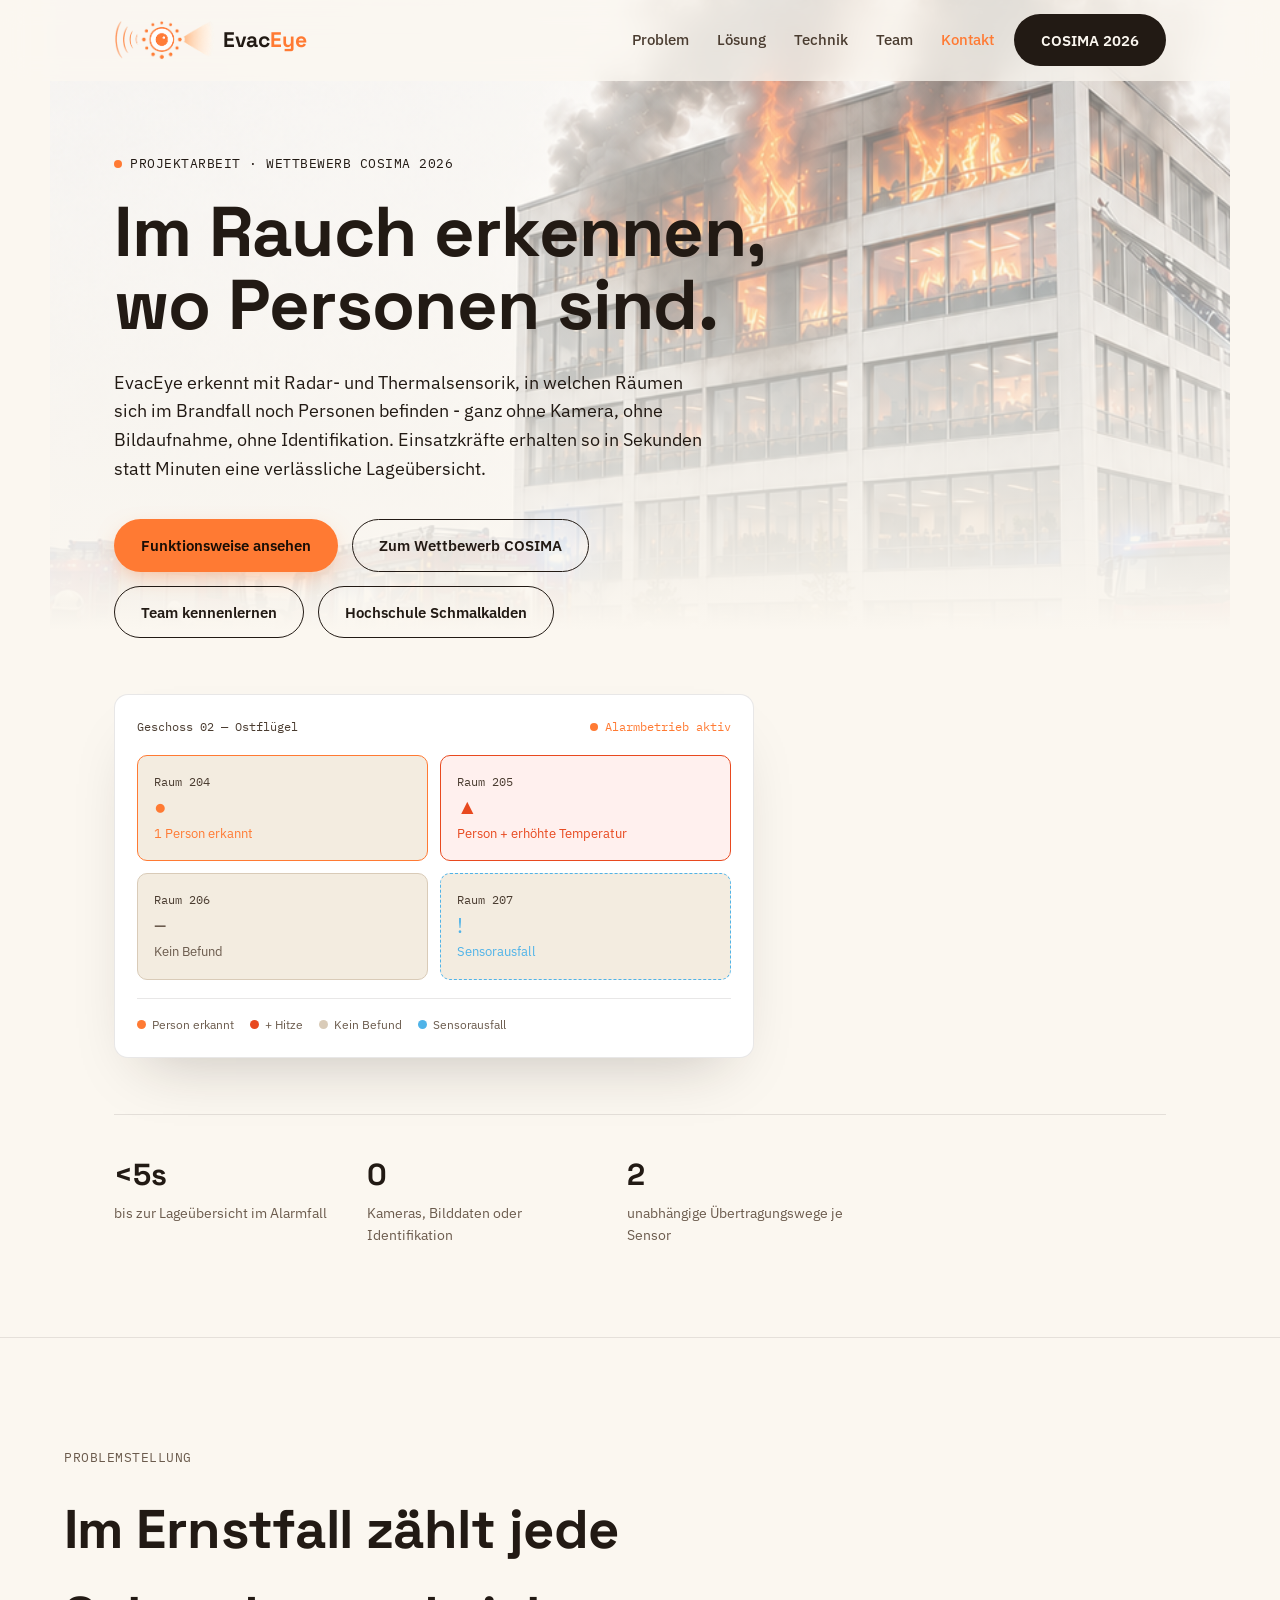
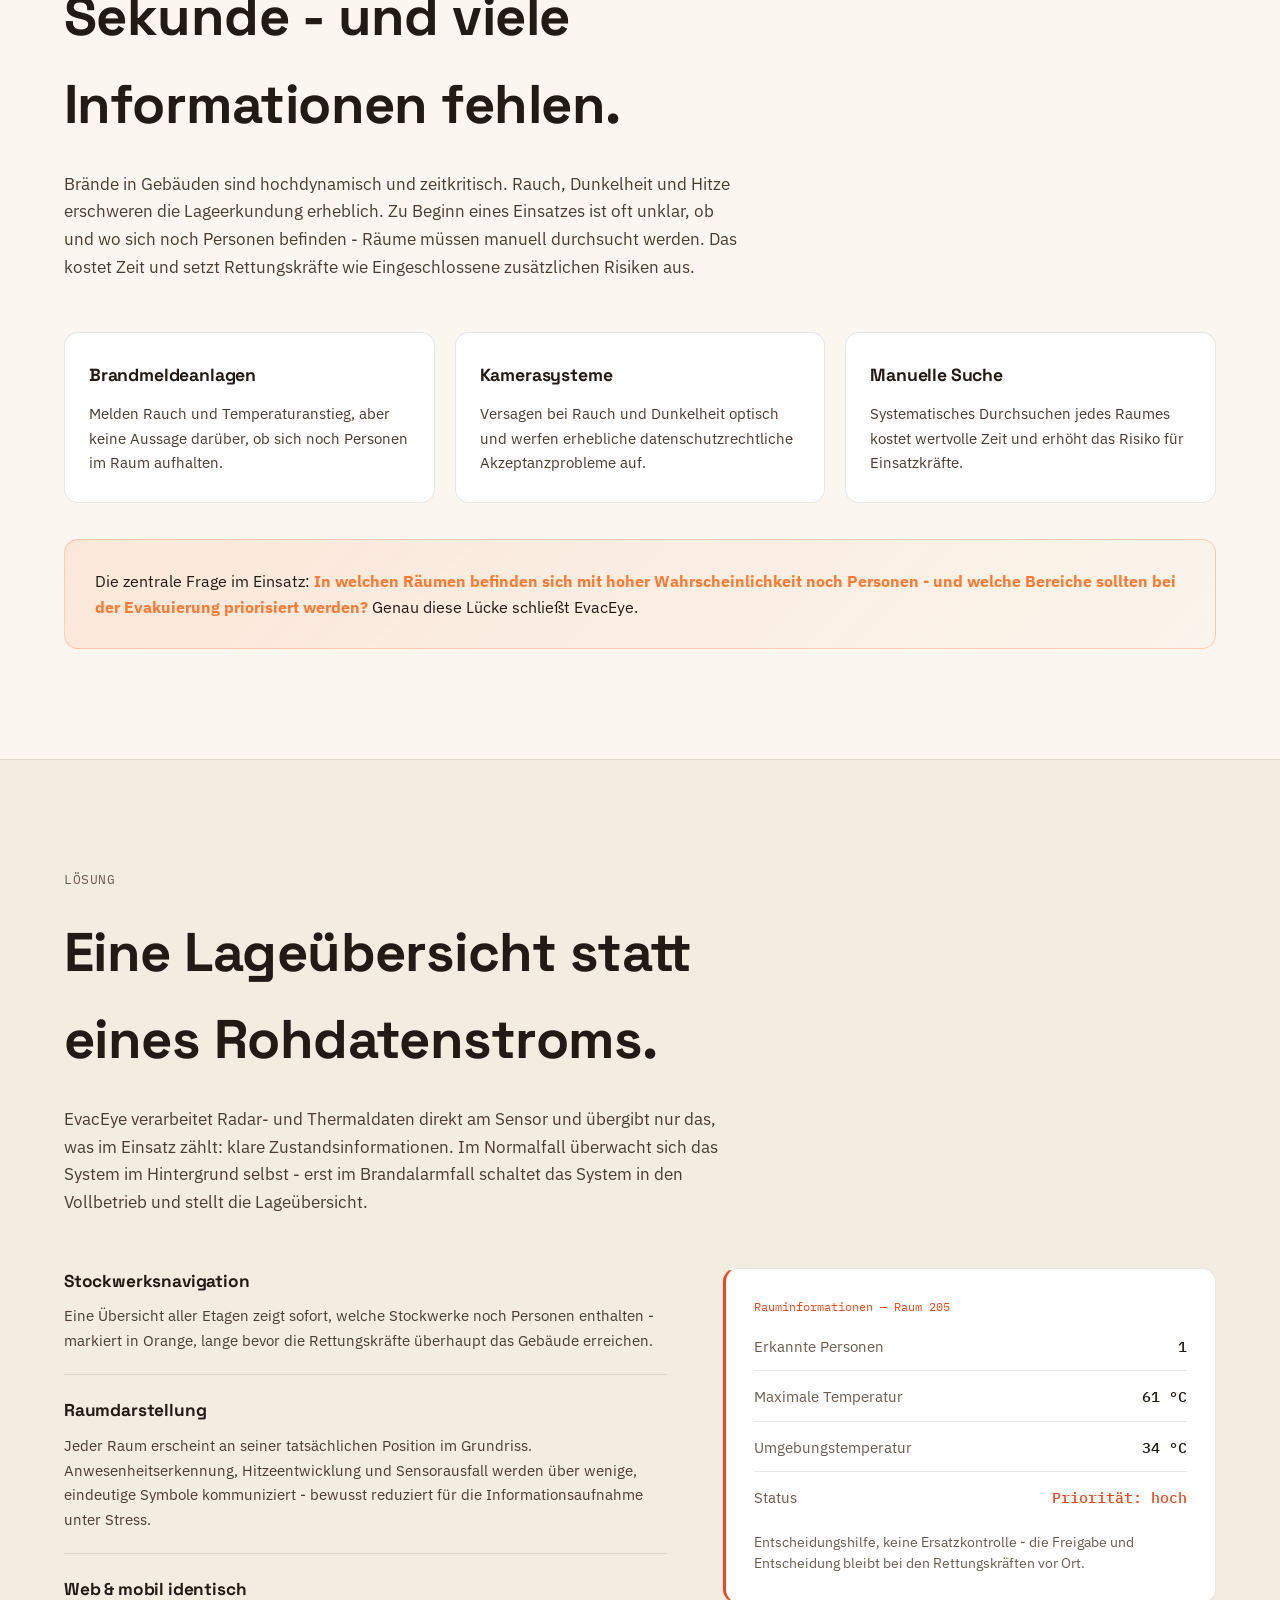
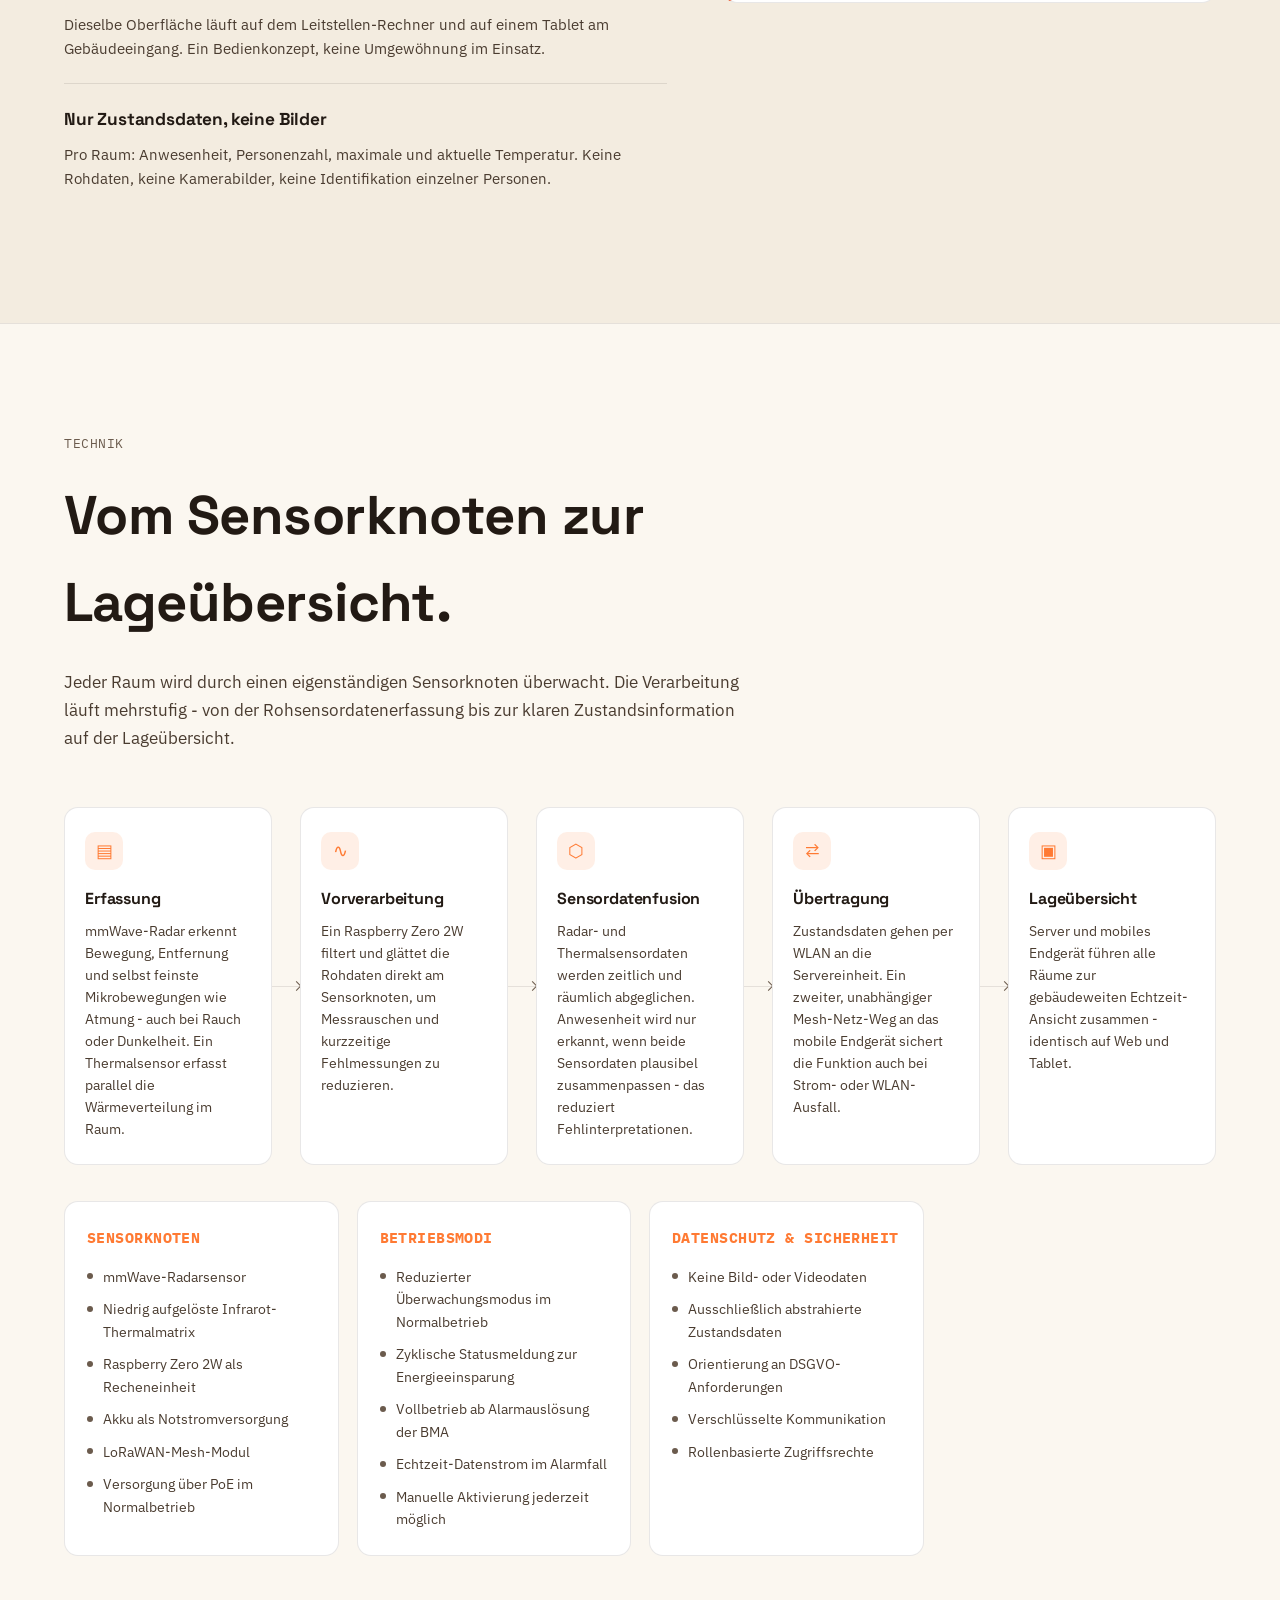
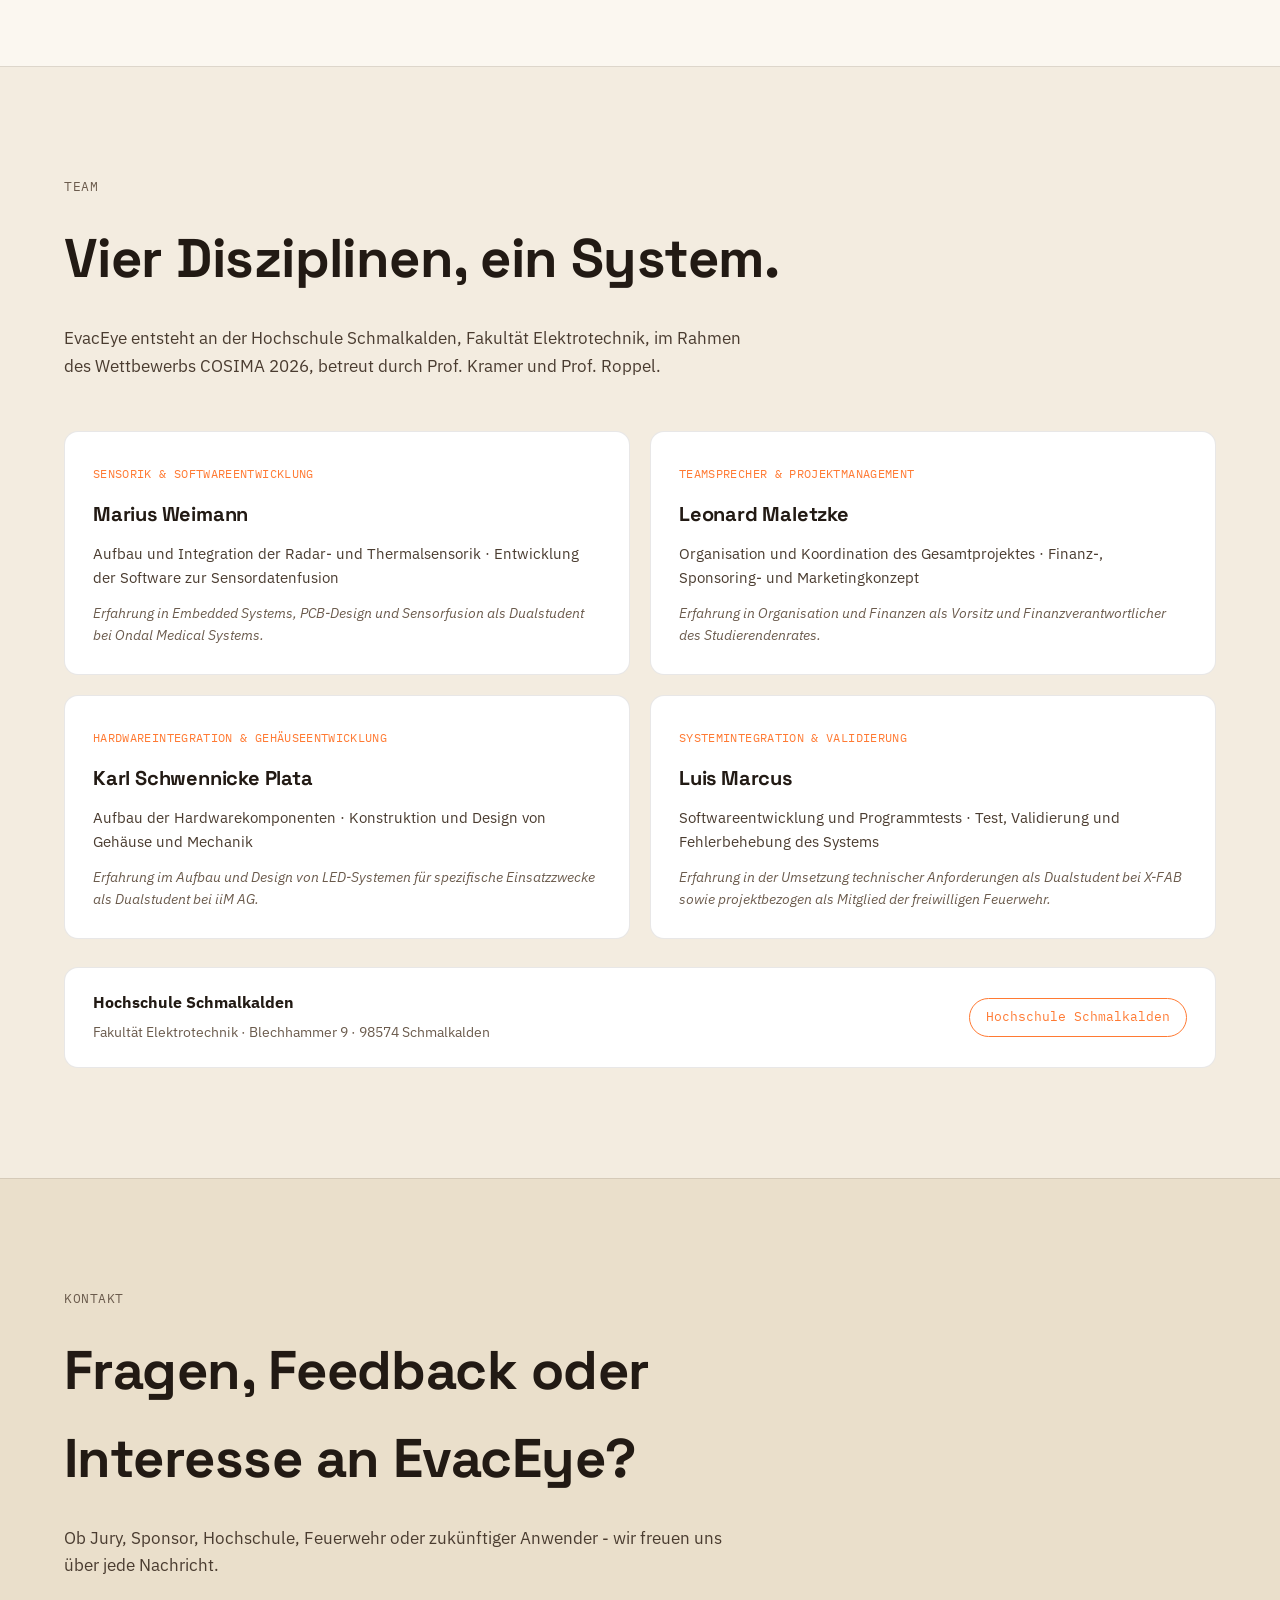
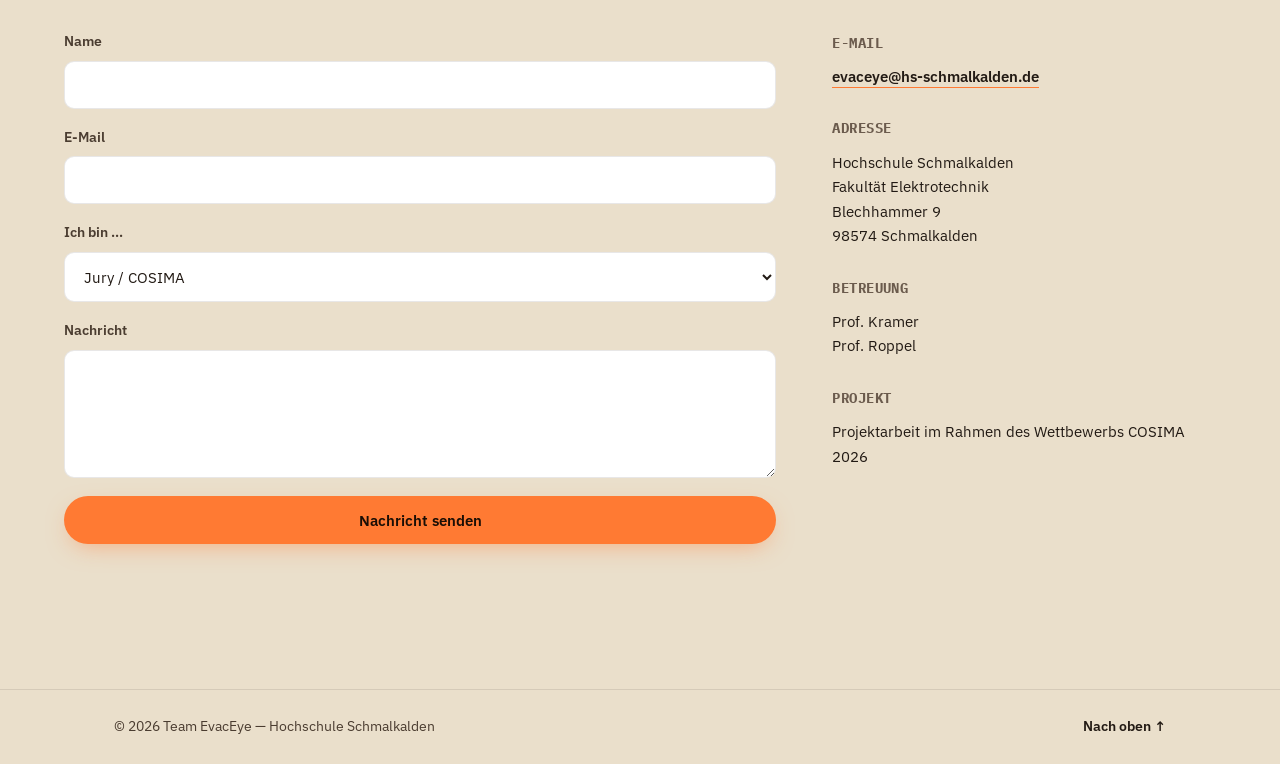
==== index.html @ 9a3b76d8 "Fix punctuation in index.html" ====
<!DOCTYPE html>
<html lang="de">
<head>
<meta charset="UTF-8">
<meta name="viewport" content="width=device-width, initial-scale=1.0">
<title>EvacEye — Sensorbasierte Personenerkennung im Brandfall</title>
<meta name="description" content="EvacEye ist ein sensorbasiertes Assistenzsystem auf Radar- und Thermalbasis, das Einsatzkräften im Brandfall in Echtzeit zeigt, in welchen Räumen sich noch Personen befinden — ohne Kamera, ohne Bilddaten.">
<link rel="preconnect" href="https://fonts.googleapis.com">
<link rel="preconnect" href="https://fonts.gstatic.com" crossorigin>
<link href="https://fonts.googleapis.com/css2?family=Space+Grotesk:wght@500;600;700&family=IBM+Plex+Sans:wght@400;500;600&family=IBM+Plex+Mono:wght@400;500&display=swap" rel="stylesheet">
<link rel="stylesheet" href="style.css">
</head>
<body>

<div class="scan-progress" id="scanProgress" aria-hidden="true"></div>

<header class="site-header" id="siteHeader">
  <div class="header-inner">
    <a href="#start" class="brand">
      <img src="assets/logo-icon.png" alt="" class="brand-icon">
      <span class="brand-word"><span class="brand-word-evac">Evac</span><span class="brand-word-eye">Eye</span></span>
    </a>
    <nav class="main-nav" id="mainNav">
      <a href="#problem">Problem</a>
      <a href="#loesung">Lösung</a>
      <a href="#technik">Technik</a>
      <a href="#team">Team</a>
      <a href="#kontakt">Kontakt</a>
    </nav>
    <a href="https://www.cosima-mems.de/de" target="_blank" rel="noopener" class="btn btn--cosima-small">COSIMA 2026</a>
    <button class="nav-toggle" id="navToggle" aria-label="Menü öffnen" aria-expanded="false" aria-controls="mainNav">
      <span></span><span></span><span></span>
    </button>
  </div>
</header>

<main id="start">

  <!-- ============ HERO ============ -->
  <section class="hero" aria-label="Startseite">
    <div class="hero-bg" aria-hidden="true">
      <img src="assets/hero-bg.png" alt="" class="hero-bg-img">
      <div class="hero-bg-fade"></div>
    </div>
    <div class="hero-inner">
      <p class="eyebrow"><span class="dot dot--occupied"></span>Projektarbeit · Wettbewerb COSIMA 2026</p>
      <h1 class="hero-title">Im Rauch erkennen,<br>wo Personen sind.</h1>
      <p class="hero-sub">EvacEye erkennt mit Radar- und Thermalsensorik, in welchen Räumen sich im Brandfall noch Personen befinden - ganz ohne Kamera, ohne Bildaufnahme, ohne Identifikation. Einsatzkräfte erhalten so in Sekunden statt Minuten eine verlässliche Lageübersicht.</p>
      <div class="hero-actions">
        <div class="hero-actions-row">
          <a href="#loesung" class="btn btn--primary">Funktionsweise ansehen</a>
          <a href="https://www.cosima-mems.de/de" target="_blank" rel="noopener" class="btn btn--cosima">Zum Wettbewerb COSIMA</a>
        </div>
        <div class="hero-actions-row">
          <a href="#team" class="btn btn--team">Team kennenlernen</a>
          <a href="https://www.hs-schmalkalden.de/hochschule/fakultaeten/fakultaet-elektrotechnik" target="_blank" rel="noopener" class="btn btn--hochschule">Hochschule Schmalkalden</a>
        </div>
      </div>
    </div>

    <div class="hero-floorplan" role="img" aria-label="Schematische Live-Ansicht eines überwachten Geschosses mit vier Räumen: Erkannte Person, erkannte Person mit Hitzeentwicklung, kein Befund und Sensorausfall.">
      <div class="floorplan-card">
        <div class="floorplan-head">
          <span class="floorplan-title">Geschoss 02 — Ostflügel</span>
          <span class="floorplan-live"><span class="dot dot--occupied" id="liveDot"></span>Alarmbetrieb aktiv</span>
        </div>
        <div class="floorplan-grid">
          <div class="room is-occupied" tabindex="0">
            <span class="room-label">Raum 204</span>
            <span class="room-icon" aria-hidden="true">●</span>
            <span class="room-status">1 Person erkannt</span>
          </div>
          <div class="room is-hot" tabindex="0">
            <span class="room-label">Raum 205</span>
            <span class="room-icon room-icon--flame" aria-hidden="true">▲</span>
            <span class="room-status">Person + erhöhte Temperatur</span>
          </div>
          <div class="room is-clear" tabindex="0">
            <span class="room-label">Raum 206</span>
            <span class="room-icon" aria-hidden="true">–</span>
            <span class="room-status">Kein Befund</span>
          </div>
          <div class="room is-offline" tabindex="0">
            <span class="room-label">Raum 207</span>
            <span class="room-icon" aria-hidden="true">!</span>
            <span class="room-status">Sensorausfall</span>
          </div>
        </div>
        <div class="floorplan-legend">
          <span><i class="legend-dot legend-dot--occupied"></i>Person erkannt</span>
          <span><i class="legend-dot legend-dot--hot"></i>+ Hitze</span>
          <span><i class="legend-dot legend-dot--clear"></i>Kein Befund</span>
          <span><i class="legend-dot legend-dot--offline"></i>Sensorausfall</span>
        </div>
      </div>
    </div>

    <div class="hero-meta">
      <div class="meta-item"><span class="meta-num">&lt;5s</span><span class="meta-label">bis zur Lageübersicht im Alarmfall</span></div>
      <div class="meta-item"><span class="meta-num">0</span><span class="meta-label">Kameras, Bilddaten oder Identifikation</span></div>
      <div class="meta-item"><span class="meta-num">2</span><span class="meta-label">unabhängige Übertragungswege je Sensor</span></div>
    </div>
  </section>

  <!-- ============ PROBLEM ============ -->
  <section class="section section--problem" id="problem">
    <div class="section-inner">
      <p class="section-eyebrow">Problemstellung</p>
      <h2 class="section-title">Im Ernstfall zählt jede Sekunde - und viele Informationen fehlen.</h2>
      <p class="section-lead">Brände in Gebäuden sind hochdynamisch und zeitkritisch. Rauch, Dunkelheit und Hitze erschweren die Lageerkundung erheblich. Zu Beginn eines Einsatzes ist oft unklar, ob und wo sich noch Personen befinden - Räume müssen manuell durchsucht werden. Das kostet Zeit und setzt Rettungskräfte wie Eingeschlossene zusätzlichen Risiken aus.</p>

      <div class="problem-grid">
        <article class="problem-card">
          <h3>Brandmeldeanlagen</h3>
          <p>Melden Rauch und Temperaturanstieg, aber keine Aussage darüber, ob sich noch Personen im Raum aufhalten.</p>
        </article>
        <article class="problem-card">
          <h3>Kamerasysteme</h3>
          <p>Versagen bei Rauch und Dunkelheit optisch und werfen erhebliche datenschutzrechtliche Akzeptanzprobleme auf.</p>
        </article>
        <article class="problem-card">
          <h3>Manuelle Suche</h3>
          <p>Systematisches Durchsuchen jedes Raumes kostet wertvolle Zeit und erhöht das Risiko für Einsatzkräfte.</p>
        </article>
      </div>

      <div class="callout">
        <p>Die zentrale Frage im Einsatz: <strong>In welchen Räumen befinden sich mit hoher Wahrscheinlichkeit noch Personen - und welche Bereiche sollten bei der Evakuierung priorisiert werden?</strong> Genau diese Lücke schließt EvacEye.</p>
      </div>
    </div>
  </section>

  <!-- ============ LÖSUNG ============ -->
  <section class="section section--loesung" id="loesung">
    <div class="section-inner">
      <p class="section-eyebrow">Lösung</p>
      <h2 class="section-title">Eine Lageübersicht statt eines Rohdatenstroms.</h2>
      <p class="section-lead">EvacEye verarbeitet Radar- und Thermaldaten direkt am Sensor und übergibt nur das, was im Einsatz zählt: klare Zustandsinformationen. Im Normalfall überwacht sich das System im Hintergrund selbst - erst im Brandalarmfall schaltet das System in den Vollbetrieb und stellt die Lageübersicht.</p>

      <div class="loesung-layout">
        <div class="loesung-text">
          <div class="feature-row">
            <h3>Stockwerksnavigation</h3>
            <p>Eine Übersicht aller Etagen zeigt sofort, welche Stockwerke noch Personen enthalten - markiert in Orange, lange bevor die Rettungskräfte überhaupt das Gebäude erreichen.</p>
          </div>
          <div class="feature-row">
            <h3>Raumdarstellung</h3>
            <p>Jeder Raum erscheint an seiner tatsächlichen Position im Grundriss. Anwesenheitserkennung, Hitzeentwicklung und Sensorausfall werden über wenige, eindeutige Symbole kommuniziert - bewusst reduziert für die Informationsaufnahme unter Stress.</p>
          </div>
          <div class="feature-row">
            <h3>Web &amp; mobil identisch</h3>
            <p>Dieselbe Oberfläche läuft auf dem Leitstellen-Rechner und auf einem Tablet am Gebäudeeingang. Ein Bedienkonzept, keine Umgewöhnung im Einsatz.</p>
          </div>
          <div class="feature-row">
            <h3>Nur Zustandsdaten, keine Bilder</h3>
            <p>Pro Raum: Anwesenheit, Personenzahl, maximale und aktuelle Temperatur. Keine Rohdaten, keine Kamerabilder, keine Identifikation einzelner Personen.</p>
          </div>
        </div>

        <div class="loesung-visual">
          <div class="room-detail-card">
            <span class="room-detail-eyebrow">Rauminformationen — Raum 205</span>
            <ul class="room-detail-list">
              <li><span>Erkannte Personen</span><strong>1</strong></li>
              <li><span>Maximale Temperatur</span><strong>61 °C</strong></li>
              <li><span>Umgebungstemperatur</span><strong>34 °C</strong></li>
              <li><span>Status</span><strong class="status-flag">Priorität: hoch</strong></li>
            </ul>
            <p class="room-detail-note">Entscheidungshilfe, keine Ersatzkontrolle - die Freigabe und Entscheidung bleibt bei den Rettungskräften vor Ort.</p>
          </div>
        </div>
      </div>
    </div>
  </section>

  <!-- ============ TECHNIK ============ -->
  <section class="section section--technik" id="technik">
    <div class="section-inner">
      <p class="section-eyebrow">Technik</p>
      <h2 class="section-title">Vom Sensorknoten zur Lageübersicht.</h2>
      <p class="section-lead">Jeder Raum wird durch einen eigenständigen Sensorknoten überwacht. Die Verarbeitung läuft mehrstufig - von der Rohsensordatenerfassung bis zur klaren Zustandsinformation auf der Lageübersicht.</p>

      <div class="pipeline" role="list">
        <div class="pipeline-step" role="listitem">
          <span class="pipeline-icon" aria-hidden="true">▤</span>
          <h3>Erfassung</h3>
          <p>mmWave-Radar erkennt Bewegung, Entfernung und selbst feinste Mikrobewegungen wie Atmung - auch bei Rauch oder Dunkelheit. Ein Thermalsensor erfasst parallel die Wärmeverteilung im Raum.</p>
        </div>
        <div class="pipeline-connector" aria-hidden="true"></div>
        <div class="pipeline-step" role="listitem">
          <span class="pipeline-icon" aria-hidden="true">∿</span>
          <h3>Vorverarbeitung</h3>
          <p>Ein Raspberry Zero 2W filtert und glättet die Rohdaten direkt am Sensorknoten, um Messrauschen und kurzzeitige Fehlmessungen zu reduzieren.</p>
        </div>
        <div class="pipeline-connector" aria-hidden="true"></div>
        <div class="pipeline-step" role="listitem">
          <span class="pipeline-icon" aria-hidden="true">⬡</span>
          <h3>Sensordatenfusion</h3>
          <p>Radar- und Thermalsensordaten werden zeitlich und räumlich abgeglichen. Anwesenheit wird nur erkannt, wenn beide Sensordaten plausibel zusammenpassen - das reduziert Fehlinterpretationen.</p>
        </div>
        <div class="pipeline-connector" aria-hidden="true"></div>
        <div class="pipeline-step" role="listitem">
          <span class="pipeline-icon" aria-hidden="true">⇄</span>
          <h3>Übertragung</h3>
          <p>Zustandsdaten gehen per WLAN an die Servereinheit. Ein zweiter, unabhängiger Mesh-Netz-Weg an das mobile Endgerät sichert die Funktion auch bei Strom- oder WLAN-Ausfall.</p>
        </div>
        <div class="pipeline-connector" aria-hidden="true"></div>
        <div class="pipeline-step" role="listitem">
          <span class="pipeline-icon" aria-hidden="true">▣</span>
          <h3>Lageübersicht</h3>
          <p>Server und mobiles Endgerät führen alle Räume zur gebäudeweiten Echtzeit-Ansicht zusammen - identisch auf Web und Tablet.</p>
        </div>
      </div>

      <div class="specs-grid">
        <div class="spec-card">
          <h4>Sensorknoten</h4>
          <ul>
            <li>mmWave-Radarsensor</li>
            <li>Niedrig aufgelöste Infrarot-Thermalmatrix</li>
            <li>Raspberry Zero 2W als Recheneinheit</li>
            <li>Akku als Notstromversorgung</li>
            <li>LoRaWAN-Mesh-Modul</li>
            <li>Versorgung über PoE im Normalbetrieb</li>
          </ul>
        </div>
        <div class="spec-card">
          <h4>Betriebsmodi</h4>
          <ul>
            <li>Reduzierter Überwachungsmodus im Normalbetrieb</li>
            <li>Zyklische Statusmeldung zur Energieeinsparung</li>
            <li>Vollbetrieb ab Alarmauslösung der BMA</li>
            <li>Echtzeit-Datenstrom im Alarmfall</li>
            <li>Manuelle Aktivierung jederzeit möglich</li>
          </ul>
        </div>
        <div class="spec-card">
          <h4>Datenschutz &amp; Sicherheit</h4>
          <ul>
            <li>Keine Bild- oder Videodaten</li>
            <li>Ausschließlich abstrahierte Zustandsdaten</li>
            <li>Orientierung an DSGVO-Anforderungen</li>
            <li>Verschlüsselte Kommunikation</li>
            <li>Rollenbasierte Zugriffsrechte</li>
          </ul>
        </div>
      </div>
    </div>
  </section>

  <!-- ============ TEAM ============ -->
  <section class="section section--team" id="team">
    <div class="section-inner">
      <p class="section-eyebrow">Team</p>
      <h2 class="section-title">Vier Disziplinen, ein System.</h2>
      <p class="section-lead">EvacEye entsteht an der Hochschule Schmalkalden, Fakultät Elektrotechnik, im Rahmen des Wettbewerbs COSIMA 2026, betreut durch Prof. Kramer und Prof. Roppel.</p>

      <div class="team-grid">
        <article class="team-card">
          <span class="team-role-tag">Sensorik &amp; Softwareentwicklung</span>
          <h3>Marius Weimann</h3>
          <p class="team-tasks">Aufbau und Integration der Radar- und Thermalsensorik · Entwicklung der Software zur Sensordatenfusion</p>
          <p class="team-exp">Erfahrung in Embedded Systems, PCB-Design und Sensorfusion als Dualstudent bei Ondal Medical Systems.</p>
        </article>
        <article class="team-card">
          <span class="team-role-tag">Teamsprecher &amp; Projektmanagement</span>
          <h3>Leonard Maletzke</h3>
          <p class="team-tasks">Organisation und Koordination des Gesamtprojektes · Finanz-, Sponsoring- und Marketingkonzept</p>
          <p class="team-exp">Erfahrung in Organisation und Finanzen als Vorsitz und Finanzverantwortlicher des Studierendenrates.</p>
        </article>
        <article class="team-card">
          <span class="team-role-tag">Hardwareintegration &amp; Gehäuseentwicklung</span>
          <h3>Karl Schwennicke Plata</h3>
          <p class="team-tasks">Aufbau der Hardwarekomponenten · Konstruktion und Design von Gehäuse und Mechanik</p>
          <p class="team-exp">Erfahrung im Aufbau und Design von LED-Systemen für spezifische Einsatzzwecke als Dualstudent bei iiM AG.</p>
        </article>
        <article class="team-card">
          <span class="team-role-tag">Systemintegration &amp; Validierung</span>
          <h3>Luis Marcus</h3>
          <p class="team-tasks">Softwareentwicklung und Programmtests · Test, Validierung und Fehlerbehebung des Systems</p>
          <p class="team-exp">Erfahrung in der Umsetzung technischer Anforderungen als Dualstudent bei X-FAB sowie projektbezogen als Mitglied der freiwilligen Feuerwehr.</p>
        </article>
      </div>

      <div class="hochschule-strip">
        <div>
          <strong>Hochschule Schmalkalden</strong>
          <span>Fakultät Elektrotechnik · Blechhammer 9 · 98574 Schmalkalden</span>
        </div>
        <a href="https://www.hs-schmalkalden.de/hochschule/fakultaeten/fakultaet-elektrotechnik" target="_blank" rel="noopener" class="hochschule-badge">Hochschule Schmalkalden</a>
      </div>
    </div>
  </section>

  <!-- ============ KONTAKT ============ -->
  <section class="section section--kontakt" id="kontakt">
    <div class="section-inner">
      <p class="section-eyebrow">Kontakt</p>
      <h2 class="section-title">Fragen, Feedback oder Interesse an EvacEye?</h2>
      <p class="section-lead">Ob Jury, Sponsor, Hochschule, Feuerwehr oder zukünftiger Anwender - wir freuen uns über jede Nachricht.</p>

      <div class="kontakt-layout">
        <form class="kontakt-form" id="kontaktForm" action="https://formspree.io/f/xnjkvlob" method="POST" novalidate>
          <input type="hidden" name="_subject" id="formSubject" value="Kontaktanfrage über die EvacEye-Website">
          <div class="form-row">
            <label for="name">Name</label>
            <input type="text" id="name" name="name" required autocomplete="name">
          </div>
          <div class="form-row">
            <label for="email">E-Mail</label>
            <input type="email" id="email" name="_replyto" required autocomplete="email">
          </div>
          <div class="form-row">
            <label for="rolle">Ich bin …</label>
            <select id="rolle" name="rolle">
              <option value="jury">Jury / COSIMA</option>
              <option value="sponsor">Sponsor / Förderer</option>
              <option value="hochschule">Hochschule / Forschung</option>
              <option value="feuerwehr">Feuerwehr / Einsatzkraft</option>
              <option value="kunde">Interessent / zukünftiger Kunde</option>
              <option value="sonstiges">Sonstiges</option>
            </select>
          </div>
          <div class="form-row">
            <label for="nachricht">Nachricht</label>
            <textarea id="nachricht" name="message" rows="5" required></textarea>
          </div>
          <button type="submit" class="btn btn--primary btn--block" id="formSubmitBtn">Nachricht senden</button>
          <p class="form-note" id="formNote" role="status" aria-live="polite"></p>
        </form>

        <div class="kontakt-info">
          <div class="info-block">
            <h3>E-Mail</h3>
            <p><a href="mailto:evaceye@hs-schmalkalden.de" class="email-link">evaceye@hs-schmalkalden.de</a></p>
          </div>
          <div class="info-block">
            <h3>Adresse</h3>
            <p>Hochschule Schmalkalden<br>Fakultät Elektrotechnik<br>Blechhammer 9<br>98574 Schmalkalden</p>
          </div>
          <div class="info-block">
            <h3>Betreuung</h3>
            <p>Prof. Kramer<br>Prof. Roppel</p>
          </div>
          <div class="info-block">
            <h3>Projekt</h3>
            <p>Projektarbeit im Rahmen des Wettbewerbs COSIMA 2026</p>
          </div>
        </div>
      </div>
    </div>
  </section>

</main>

<footer class="site-footer">
  <div class="footer-inner">
    <span>© <span id="year"></span> Team EvacEye — Hochschule Schmalkalden</span>
    <a href="#start" class="back-to-top">Nach oben ↑</a>
  </div>
</footer>

<script src="script.js"></script>
</body>
</html>
---- style.css ----
/* =========================================================
   EvacEye — Designsystem
   Farben, Typografie und Layout leiten sich direkt aus dem
   eigenen Produktkonzept ab: Orange = Person erkannt,
   Hellblau = kleiner Akzent für Sensorausfall, Neutral = kein Befund.
   Helles, seriöses Grundgerüst mit warmen Off-White-Tönen.
   ========================================================= */

:root {
  /* Farben — helles Grundgerüst */
  --ink: #221A14;              /* warmes Dunkelbraun-Schwarz für Text */
  --ink-soft: #4A3C30;
  --paper: #FBF7F0;            /* warmes Off-White, Basis hell */
  --paper-alt: #F3ECE0;        /* etwas wärmerer Ton für Wechsel-Sections */
  --paper-deep: #EADFCB;       /* tiefster warmer Ton, Seitenende */
  --panel: #FFFFFF;            /* Karten-Hintergrund */
  --panel-line: rgba(34, 26, 20, 0.1);
  --text-hi: #221A14;
  --text-mid: #4A3C30;
  --text-low: #6B5B4D;
  --signal-occupied: #FF7A33;   /* Person erkannt — Hauptakzent Orange */
  --signal-hot: #E8491F;        /* Person + Hitze, kräftigeres Orange-Rot */
  --signal-clear: #D9CBB8;      /* kein Befund, neutral warm */
  --signal-offline: #4FB3E8;    /* Sensorausfall — einziger Blau-Akzent */

  /* Typografie */
  --font-display: "Space Grotesk", "IBM Plex Sans", sans-serif;
  --font-body: "IBM Plex Sans", sans-serif;
  --font-mono: "IBM Plex Mono", monospace;

  /* Layout */
  --maxw: 1180px;
  --pad: clamp(20px, 5vw, 64px);
  --radius: 14px;
}

* { box-sizing: border-box; }
html { scroll-behavior: smooth; }

@media (prefers-reduced-motion: reduce) {
  html { scroll-behavior: auto; }
  *, *::before, *::after {
    animation-duration: 0.001ms !important;
    animation-iteration-count: 1 !important;
    transition-duration: 0.001ms !important;
    scroll-behavior: auto !important;
  }
}

body {
  margin: 0;
  background: var(--paper);
  color: var(--text-hi);
  font-family: var(--font-body);
  font-size: 16px;
  line-height: 1.6;
  -webkit-font-smoothing: antialiased;
}

a { color: inherit; text-decoration: none; }

h1, h2, h3, h4 {
  font-family: var(--font-display);
  margin: 0;
  letter-spacing: -0.01em;
}

p { margin: 0; }

ul { margin: 0; padding: 0; list-style: none; }

button { font-family: inherit; cursor: pointer; }

:focus-visible {
  outline: 2px solid var(--signal-occupied);
  outline-offset: 3px;
  border-radius: 4px;
}

.nav-index {
  font-family: var(--font-mono);
  font-size: 0.72em;
  color: var(--text-low);
  margin-right: 0.5em;
}

/* ---------- Scan progress bar ---------- */
.scan-progress {
  position: fixed;
  top: 0; left: 0;
  height: 2px;
  width: 0%;
  background: linear-gradient(90deg, var(--signal-occupied), var(--signal-hot));
  z-index: 1000;
  transition: width 0.1s linear;
}

/* ---------- Header ---------- */
.site-header {
  position: fixed;
  top: 0; left: 0; right: 0;
  z-index: 500;
  background: rgba(251, 247, 240, 0.75);
  backdrop-filter: blur(14px);
  border-bottom: 1px solid transparent;
  transition: border-color 0.3s, background 0.3s;
}
.site-header.is-scrolled {
  border-bottom-color: var(--panel-line);
  background: rgba(251, 247, 240, 0.94);
  box-shadow: 0 1px 24px -8px rgba(34, 26, 20, 0.12);
}
.header-inner {
  max-width: var(--maxw);
  margin: 0 auto;
  padding: 14px var(--pad);
  display: flex;
  align-items: center;
  justify-content: space-between;
  gap: 20px;
}
.brand {
  display: flex;
  align-items: center;
  gap: 8px;
}
.brand-icon {
  height: 40px;
  width: auto;
  display: block;
}
.brand-word {
  font-family: var(--font-display);
  font-size: 1.32rem;
  font-weight: 700;
  letter-spacing: -0.01em;
  display: flex;
}
.brand-word-evac { color: var(--ink); }
.brand-word-eye { color: var(--signal-occupied); }
.main-nav {
  display: flex;
  gap: 28px;
  font-size: 0.92rem;
  font-weight: 500;
  margin-left: auto;
}
.main-nav a {
  color: var(--text-mid);
  transition: color 0.2s;
  display: flex;
  align-items: center;
}
.main-nav a:hover, .main-nav a.is-active { color: var(--signal-occupied); }

.btn--cosima-small {
  background: var(--ink);
  color: var(--paper);
  padding: 9px 18px;
  font-size: 0.85rem;
  border-radius: 999px;
  font-weight: 600;
  flex-shrink: 0;
  transition: background 0.2s, transform 0.15s;
}
.btn--cosima-small:hover { background: var(--signal-occupied); transform: translateY(-1px); }

.nav-toggle {
  display: none;
  flex-direction: column;
  justify-content: center;
  gap: 5px;
  width: 36px;
  height: 36px;
  background: none;
  border: none;
  padding: 0;
}
.nav-toggle span {
  display: block;
  width: 100%;
  height: 2px;
  background: var(--text-hi);
  border-radius: 2px;
  transition: transform 0.25s, opacity 0.25s;
}
.nav-toggle[aria-expanded="true"] span:nth-child(1) { transform: translateY(7px) rotate(45deg); }
.nav-toggle[aria-expanded="true"] span:nth-child(2) { opacity: 0; }
.nav-toggle[aria-expanded="true"] span:nth-child(3) { transform: translateY(-7px) rotate(-45deg); }

/* ---------- Buttons ---------- */
.btn {
  display: inline-flex;
  align-items: center;
  justify-content: center;
  padding: 13px 26px;
  border-radius: 999px;
  font-weight: 600;
  font-size: 0.95rem;
  border: 1px solid transparent;
  transition: transform 0.15s, background 0.2s, border-color 0.2s, box-shadow 0.2s;
}
.btn--primary {
  background: var(--signal-occupied);
  color: #1A0E05;
  box-shadow: 0 8px 24px -8px rgba(255, 122, 51, 0.55);
}
.btn--primary:hover { transform: translateY(-1px); box-shadow: 0 10px 28px -6px rgba(255, 122, 51, 0.65); }
.btn--ghost {
  background: transparent;
  color: var(--text-hi);
  border-color: var(--panel-line);
}
.btn--ghost:hover { border-color: var(--text-mid); }
.btn--block { width: 100%; }
.btn--cosima {
  background: transparent;
  color: var(--ink);
  border-color: var(--ink);
}
.btn--cosima:hover { background: var(--ink); color: var(--paper); transform: translateY(-1px); }
.btn--team,
.btn--hochschule {
  background: transparent;
  color: var(--ink);
  border-color: var(--ink);
  border-width: 1.5px;
}
.btn--team:hover,
.btn--hochschule:hover { background: var(--ink); color: var(--paper); transform: translateY(-1px); }

/* ---------- Hero ---------- */
.hero {
  position: relative;
  padding: 150px var(--pad) 90px;
  max-width: var(--maxw);
  margin: 0 auto;
  display: grid;
  grid-template-columns: 1fr;
  gap: 56px;
  overflow: hidden;
}
.hero-bg {
  position: absolute;
  inset: -150px -10% auto -10%;
  height: 780px;
  z-index: 0;
  overflow: hidden;
}
.hero-bg-img {
  width: 100%;
  height: 100%;
  object-fit: cover;
  object-position: top center;
  opacity: 0.9;
}
.hero-bg-fade {
  position: absolute;
  inset: 0;
  background: linear-gradient(180deg,
    rgba(251, 247, 240, 0.15) 0%,
    rgba(251, 247, 240, 0.55) 55%,
    var(--paper) 100%);
}
.hero-inner { position: relative; z-index: 1; max-width: 760px; }

.eyebrow {
  display: inline-flex;
  align-items: center;
  gap: 8px;
  font-family: var(--font-mono);
  font-size: 0.8rem;
  letter-spacing: 0.04em;
  color: var(--text-hi);
  margin-bottom: 22px;
  text-transform: uppercase;
}

.dot {
  width: 8px; height: 8px;
  border-radius: 50%;
  display: inline-block;
  flex-shrink: 0;
}
.dot--occupied { background: var(--signal-occupied); box-shadow: 0 0 0 0 rgba(255,122,51,0.7); animation: pulse 2.2s infinite; }

@keyframes pulse {
  0% { box-shadow: 0 0 0 0 rgba(255,122,51,0.55); }
  70% { box-shadow: 0 0 0 7px rgba(255,122,51,0); }
  100% { box-shadow: 0 0 0 0 rgba(255,122,51,0); }
}

.hero-title {
  font-size: clamp(2.6rem, 6vw, 4.4rem);
  font-weight: 700;
  line-height: 1.04;
  color: var(--text-hi);
  margin-bottom: 26px;
}

.hero-sub {
  font-size: 1.12rem;
  color: var(--text-hi);
  max-width: 600px;
  margin-bottom: 36px;
}

.hero-actions { display: flex; flex-direction: column; gap: 14px; align-items: flex-start; }
.hero-actions-row { display: flex; gap: 14px; flex-wrap: wrap; }

/* ---------- Hero floorplan (signature element) ---------- */
.hero-floorplan { position: relative; z-index: 1; }

.floorplan-card {
  background: var(--panel);
  border: 1px solid var(--panel-line);
  border-radius: var(--radius);
  padding: 22px;
  max-width: 640px;
  box-shadow: 0 30px 60px -30px rgba(34, 26, 20, 0.25);
}

.floorplan-head {
  display: flex;
  justify-content: space-between;
  align-items: center;
  margin-bottom: 18px;
  font-family: var(--font-mono);
  font-size: 0.78rem;
}
.floorplan-title { color: var(--text-mid); }
.floorplan-live {
  display: flex; align-items: center; gap: 7px;
  color: var(--signal-occupied);
}

.floorplan-grid {
  display: grid;
  grid-template-columns: repeat(2, 1fr);
  gap: 12px;
}

.room {
  border-radius: 10px;
  padding: 16px;
  display: flex;
  flex-direction: column;
  gap: 6px;
  border: 1.5px solid var(--signal-clear);
  background: var(--paper-alt);
  transition: transform 0.2s, border-color 0.2s;
  cursor: default;
}
.room:hover { transform: translateY(-2px); }
.room-label { font-family: var(--font-mono); font-size: 0.75rem; color: var(--text-mid); }
.room-icon { font-size: 1.3rem; line-height: 1; }
.room-status { font-size: 0.8rem; color: var(--text-low); }

.room.is-occupied { border-color: var(--signal-occupied); }
.room.is-occupied .room-icon { color: var(--signal-occupied); }
.room.is-occupied .room-status { color: var(--signal-occupied); }

.room.is-hot { border-color: var(--signal-hot); background: rgba(255, 61, 46, 0.08); }
.room.is-hot .room-icon--flame { color: var(--signal-hot); }
.room.is-hot .room-status { color: var(--signal-hot); }

.room.is-clear .room-icon { color: var(--text-low); }

.room.is-offline { border-color: var(--signal-offline); border-style: dashed; }
.room.is-offline .room-icon { color: var(--signal-offline); }
.room.is-offline .room-status { color: var(--signal-offline); }

.floorplan-legend {
  display: flex;
  flex-wrap: wrap;
  gap: 16px;
  margin-top: 18px;
  padding-top: 16px;
  border-top: 1px solid var(--panel-line);
  font-size: 0.78rem;
  color: var(--text-low);
}
.floorplan-legend span { display: flex; align-items: center; gap: 6px; }
.legend-dot { width: 9px; height: 9px; border-radius: 50%; display: inline-block; }
.legend-dot--occupied { background: var(--signal-occupied); }
.legend-dot--hot { background: var(--signal-hot); }
.legend-dot--clear { background: var(--signal-clear); }
.legend-dot--offline { background: var(--signal-offline); }

/* ---------- Hero meta strip ---------- */
.hero-meta {
  position: relative;
  z-index: 1;
  display: flex;
  flex-wrap: wrap;
  gap: 40px;
  padding-top: 36px;
  border-top: 1px solid var(--panel-line);
}
.meta-item { display: flex; flex-direction: column; gap: 4px; }
.meta-num {
  font-family: var(--font-display);
  font-size: 1.9rem;
  font-weight: 700;
  color: var(--text-hi);
}
.meta-label { font-size: 0.85rem; color: var(--text-low); max-width: 220px; }

/* ---------- Generic section ---------- */
.section {
  padding: 110px var(--pad);
  border-top: 1px solid var(--panel-line);
  background: var(--paper);
  position: relative;
}
.section--problem { background: var(--paper); }
.section--loesung { background: var(--paper-alt); }
.section--technik { background: var(--paper); }
.section--team { background: var(--paper-alt); }

.section-inner { max-width: var(--maxw); margin: 0 auto; }

.section-eyebrow {
  font-family: var(--font-mono);
  font-size: 0.8rem;
  text-transform: uppercase;
  letter-spacing: 0.04em;
  color: var(--text-low);
  margin-bottom: 18px;
  display: flex;
  align-items: center;
}
.section-title {
  font-size: clamp(2.2rem, 4.6vw, 3.4rem);
  font-weight: 700;
  max-width: 760px;
  margin-bottom: 22px;
}
.section-lead {
  font-size: 1.08rem;
  color: var(--text-mid);
  max-width: 680px;
}

/* ---------- Problem ---------- */
.problem-grid {
  display: grid;
  grid-template-columns: repeat(3, 1fr);
  gap: 20px;
  margin-top: 52px;
}
.problem-card {
  background: var(--panel);
  border: 1px solid var(--panel-line);
  border-radius: var(--radius);
  padding: 28px 24px;
}
.problem-card h3 {
  font-size: 1.1rem;
  margin-bottom: 12px;
  color: var(--text-hi);
}
.problem-card p { color: var(--text-mid); font-size: 0.95rem; }

.callout {
  margin-top: 36px;
  padding: 28px 30px;
  border-radius: var(--radius);
  background: linear-gradient(135deg, rgba(255,122,51,0.12), rgba(255,122,51,0.02));
  border: 1px solid rgba(255,122,51,0.3);
}
.callout p { color: var(--text-hi); font-size: 1.02rem; }
.callout strong { color: var(--signal-occupied); }

/* ---------- Lösung ---------- */
.loesung-layout {
  display: grid;
  grid-template-columns: 1.1fr 0.9fr;
  gap: 56px;
  margin-top: 52px;
  align-items: start;
}
.feature-row {
  padding: 22px 0;
  border-top: 1px solid var(--panel-line);
}
.loesung-text .feature-row:first-child { border-top: none; padding-top: 0; }
.feature-row h3 { font-size: 1.08rem; margin-bottom: 8px; color: var(--text-hi); }
.feature-row p { color: var(--text-mid); font-size: 0.96rem; }

.loesung-visual { position: sticky; top: 110px; }

.room-detail-card {
  background: var(--panel);
  border: 1px solid var(--panel-line);
  border-left: 3px solid var(--signal-hot);
  border-radius: var(--radius);
  padding: 28px;
}
.room-detail-eyebrow {
  font-family: var(--font-mono);
  font-size: 0.78rem;
  color: var(--signal-hot);
  display: block;
  margin-bottom: 18px;
}
.room-detail-list { display: flex; flex-direction: column; gap: 14px; margin-bottom: 22px; }
.room-detail-list li {
  display: flex;
  justify-content: space-between;
  align-items: baseline;
  padding-bottom: 12px;
  border-bottom: 1px solid var(--panel-line);
  font-size: 0.92rem;
}
.room-detail-list li:last-child { border-bottom: none; padding-bottom: 0; }
.room-detail-list span { color: var(--text-low); }
.room-detail-list strong { font-family: var(--font-mono); color: var(--text-hi); font-weight: 500; }
.status-flag { color: var(--signal-hot) !important; }
.room-detail-note { font-size: 0.85rem; color: var(--text-low); line-height: 1.55; }

/* ---------- Technik pipeline ---------- */
.pipeline {
  display: flex;
  align-items: stretch;
  gap: 0;
  margin-top: 56px;
  overflow-x: auto;
  padding-bottom: 8px;
}
.pipeline-step {
  flex: 1 1 0;
  min-width: 190px;
  background: var(--panel);
  border: 1px solid var(--panel-line);
  border-radius: var(--radius);
  padding: 24px 20px;
}
.pipeline-icon {
  display: inline-flex;
  align-items: center;
  justify-content: center;
  width: 38px; height: 38px;
  border-radius: 10px;
  background: rgba(255,122,51,0.12);
  color: var(--signal-occupied);
  font-size: 1.1rem;
  margin-bottom: 16px;
}
.pipeline-step h3 { font-size: 1rem; margin-bottom: 8px; color: var(--text-hi); }
.pipeline-step p { font-size: 0.86rem; color: var(--text-mid); }
.pipeline-connector {
  width: 28px;
  flex-shrink: 0;
  align-self: center;
  height: 1px;
  background: var(--panel-line);
  position: relative;
}
.pipeline-connector::after {
  content: "";
  position: absolute;
  right: 0; top: 50%;
  width: 6px; height: 6px;
  border-right: 1.5px solid var(--text-low);
  border-bottom: 1.5px solid var(--text-low);
  transform: translateY(-50%) rotate(-45deg);
}

.specs-grid {
  display: grid;
  grid-template-columns: repeat(4, 1fr);
  gap: 18px;
  margin-top: 28px;
}
.spec-card {
  background: var(--panel);
  border: 1px solid var(--panel-line);
  border-radius: var(--radius);
  padding: 24px 22px;
}
.spec-card h4 {
  font-size: 0.92rem;
  color: var(--signal-occupied);
  margin-bottom: 16px;
  font-family: var(--font-mono);
  text-transform: uppercase;
  letter-spacing: 0.03em;
}
.spec-card ul { display: flex; flex-direction: column; gap: 10px; }
.spec-card li {
  font-size: 0.88rem;
  color: var(--text-mid);
  padding-left: 16px;
  position: relative;
}
.spec-card li::before {
  content: "";
  position: absolute;
  left: 0; top: 0.55em;
  width: 6px; height: 6px;
  border-radius: 50%;
  background: var(--text-low);
}

/* ---------- Team ---------- */
.team-grid {
  display: grid;
  grid-template-columns: repeat(2, 1fr);
  gap: 20px;
  margin-top: 52px;
}
.team-card {
  background: var(--panel);
  border: 1px solid var(--panel-line);
  border-radius: var(--radius);
  padding: 28px;
}
.team-role-tag {
  display: inline-block;
  font-family: var(--font-mono);
  font-size: 0.74rem;
  color: var(--signal-occupied);
  text-transform: uppercase;
  letter-spacing: 0.03em;
  margin-bottom: 14px;
}
.team-card h3 { font-size: 1.25rem; margin-bottom: 12px; color: var(--text-hi); }
.team-tasks { font-size: 0.92rem; color: var(--text-mid); margin-bottom: 14px; }
.team-exp { font-size: 0.86rem; color: var(--text-low); font-style: italic; line-height: 1.55; }

.hochschule-strip {
  margin-top: 28px;
  display: flex;
  justify-content: space-between;
  align-items: center;
  padding: 22px 28px;
  border-radius: var(--radius);
  background: var(--panel);
  border: 1px solid var(--panel-line);
  flex-wrap: wrap;
  gap: 16px;
}
.hochschule-strip strong { display: block; color: var(--text-hi); margin-bottom: 4px; }
.hochschule-strip span { font-size: 0.86rem; color: var(--text-low); }
.hochschule-badge {
  font-family: var(--font-mono);
  font-size: 0.8rem;
  padding: 8px 16px;
  border-radius: 999px;
  border: 1px solid var(--signal-occupied);
  color: var(--signal-occupied);
  transition: background 0.2s, color 0.2s;
}
.hochschule-badge:hover { background: var(--signal-occupied); color: #fff; }

/* ---------- Kontakt ---------- */
.section--kontakt {
  background: var(--paper-deep);
  color: var(--ink);
  border-top: 1px solid var(--panel-line);
}
.section--kontakt .section-eyebrow,
.section--kontakt .nav-index { color: var(--text-low); }
.section--kontakt .section-title { color: var(--ink); }
.section--kontakt .section-lead { color: var(--text-mid); }

.kontakt-layout {
  display: grid;
  grid-template-columns: 1.3fr 0.7fr;
  gap: 56px;
  margin-top: 52px;
}

.kontakt-form {
  display: flex;
  flex-direction: column;
  gap: 18px;
}
.form-row { display: flex; flex-direction: column; gap: 8px; }
.form-row label {
  font-size: 0.85rem;
  font-weight: 600;
  color: var(--ink-soft);
}
.form-row input,
.form-row select,
.form-row textarea {
  font-family: var(--font-body);
  font-size: 0.96rem;
  padding: 13px 15px;
  border-radius: 10px;
  border: 1.5px solid var(--panel-line);
  background: #fff;
  color: var(--ink);
  resize: vertical;
  transition: border-color 0.2s;
}
.form-row input:focus,
.form-row select:focus,
.form-row textarea:focus {
  border-color: var(--signal-occupied);
}
.section--kontakt .btn--primary { color: #1A0E05; }
.form-note {
  font-size: 0.88rem;
  color: #1f7a3d;
  min-height: 1.2em;
}

.kontakt-info { display: flex; flex-direction: column; gap: 28px; }
.info-block h3 {
  font-size: 0.9rem;
  text-transform: uppercase;
  letter-spacing: 0.03em;
  color: var(--text-low);
  margin-bottom: 10px;
  font-family: var(--font-mono);
}
.info-block p { color: var(--ink); font-size: 0.96rem; line-height: 1.6; }
.email-link {
  font-weight: 600;
  color: var(--ink);
  border-bottom: 1.5px solid var(--signal-occupied);
  padding-bottom: 1px;
  transition: color 0.2s;
}
.email-link:hover { color: var(--signal-occupied); }

/* ---------- Footer ---------- */
.site-footer {
  background: var(--paper-deep);
  color: var(--text-mid);
  border-top: 1px solid var(--panel-line);
}
.footer-inner {
  max-width: var(--maxw);
  margin: 0 auto;
  padding: 26px var(--pad);
  display: flex;
  justify-content: space-between;
  align-items: center;
  font-size: 0.85rem;
}
.back-to-top { font-weight: 600; color: var(--ink); }
.back-to-top:hover { text-decoration: underline; color: var(--signal-occupied); }

/* ---------- Scroll-reveal ---------- */
.reveal {
  opacity: 0;
  transform: translateY(18px);
  transition: opacity 0.6s ease, transform 0.6s ease;
}
.reveal.is-visible { opacity: 1; transform: translateY(0); }

/* =========================================================
   Responsive
   ========================================================= */
@media (max-width: 980px) {
  .problem-grid { grid-template-columns: 1fr; }
  .loesung-layout { grid-template-columns: 1fr; }
  .loesung-visual { position: static; }
  .specs-grid { grid-template-columns: repeat(2, 1fr); }
  .team-grid { grid-template-columns: 1fr; }
  .kontakt-layout { grid-template-columns: 1fr; }
  .pipeline { flex-direction: column; }
  .pipeline-connector { width: 1px; height: 24px; align-self: flex-start; margin-left: 19px; }
  .pipeline-connector::after { right: -3px; top: auto; bottom: 0; transform: rotate(45deg); }
}

@media (max-width: 760px) {
  .main-nav { display: none; }
  .nav-toggle { display: flex; }

  .main-nav.is-open {
    display: flex;
    flex-direction: column;
    position: absolute;
    top: 100%;
    left: 0; right: 0;
    background: rgba(251, 247, 240, 0.98);
    border-bottom: 1px solid var(--panel-line);
    box-shadow: 0 12px 24px -12px rgba(34, 26, 20, 0.15);
    padding: 12px var(--pad) 24px;
    gap: 4px;
  }
  .main-nav.is-open a { padding: 12px 0; font-size: 1rem; color: var(--text-hi); }

  .hero { padding-top: 120px; }
  .hero-meta { flex-direction: column; gap: 22px; }
  .specs-grid { grid-template-columns: 1fr; }
  .floorplan-grid { grid-template-columns: 1fr; }
}
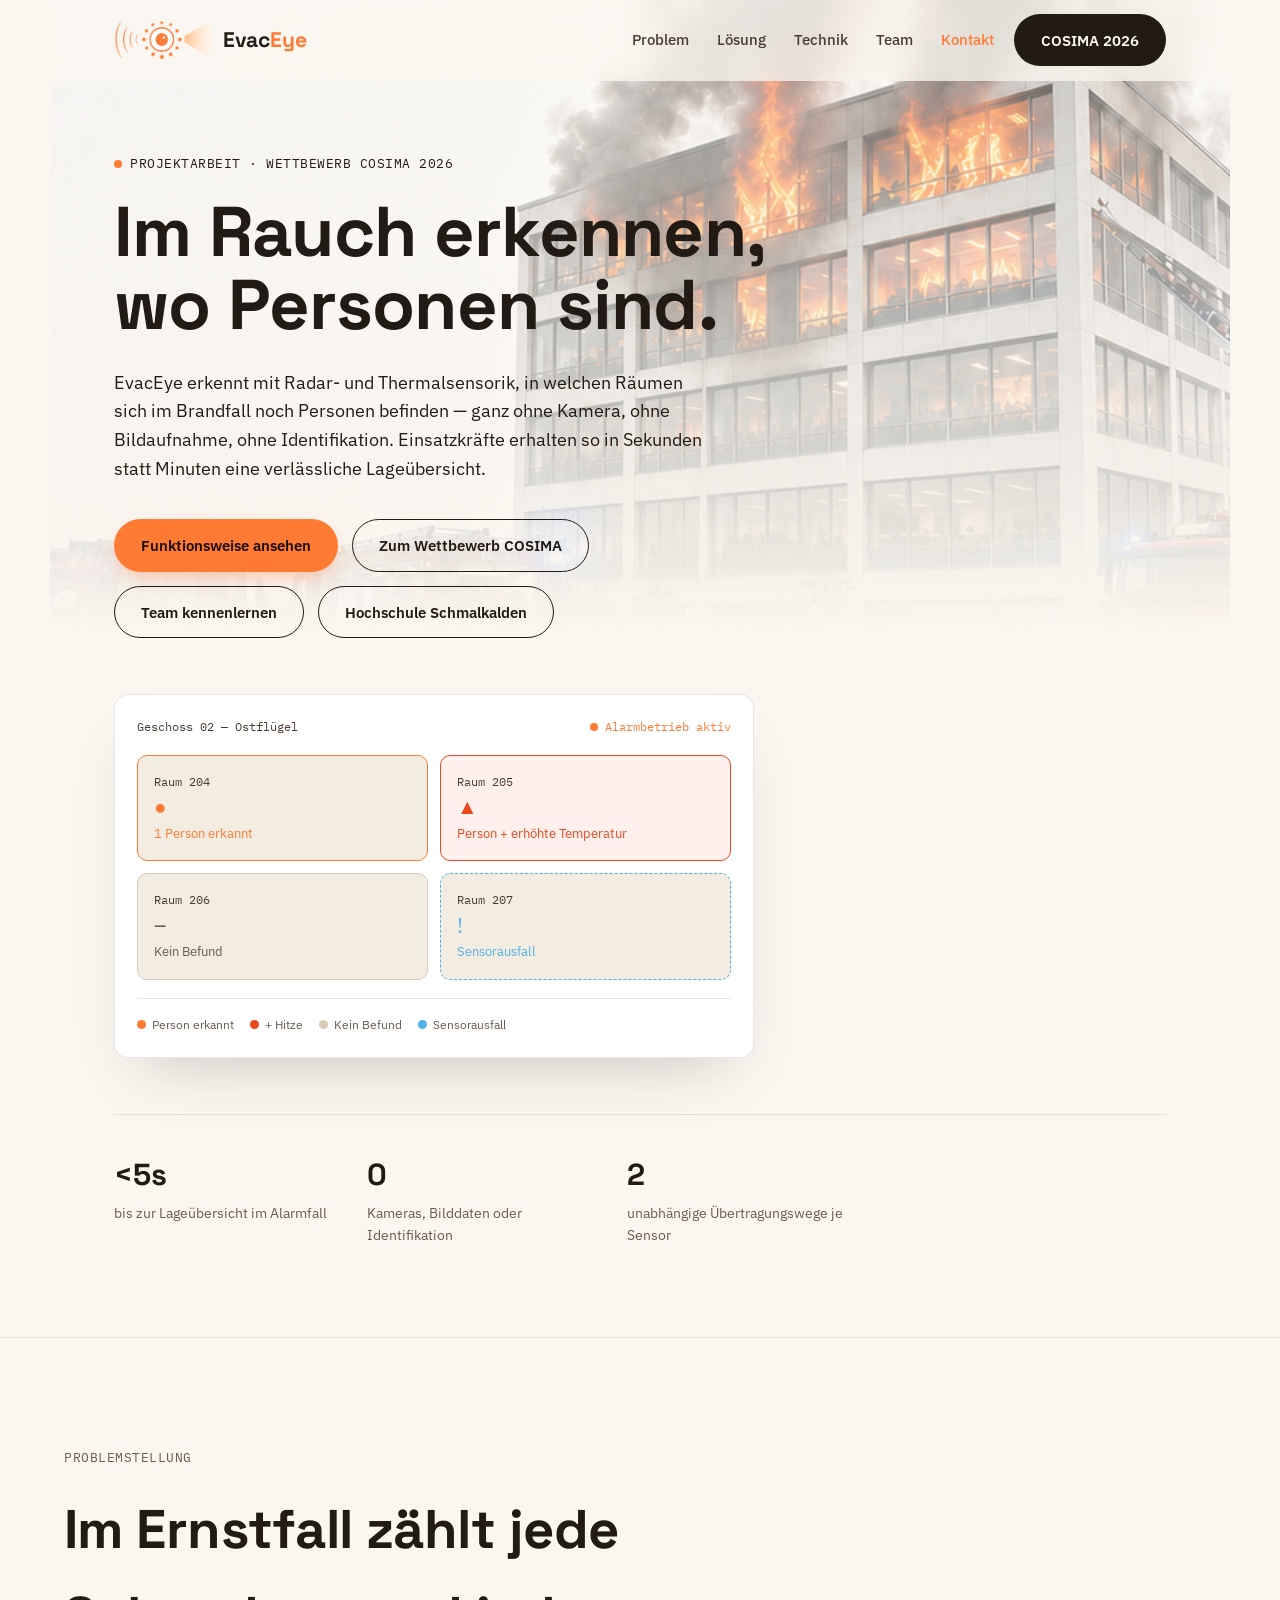
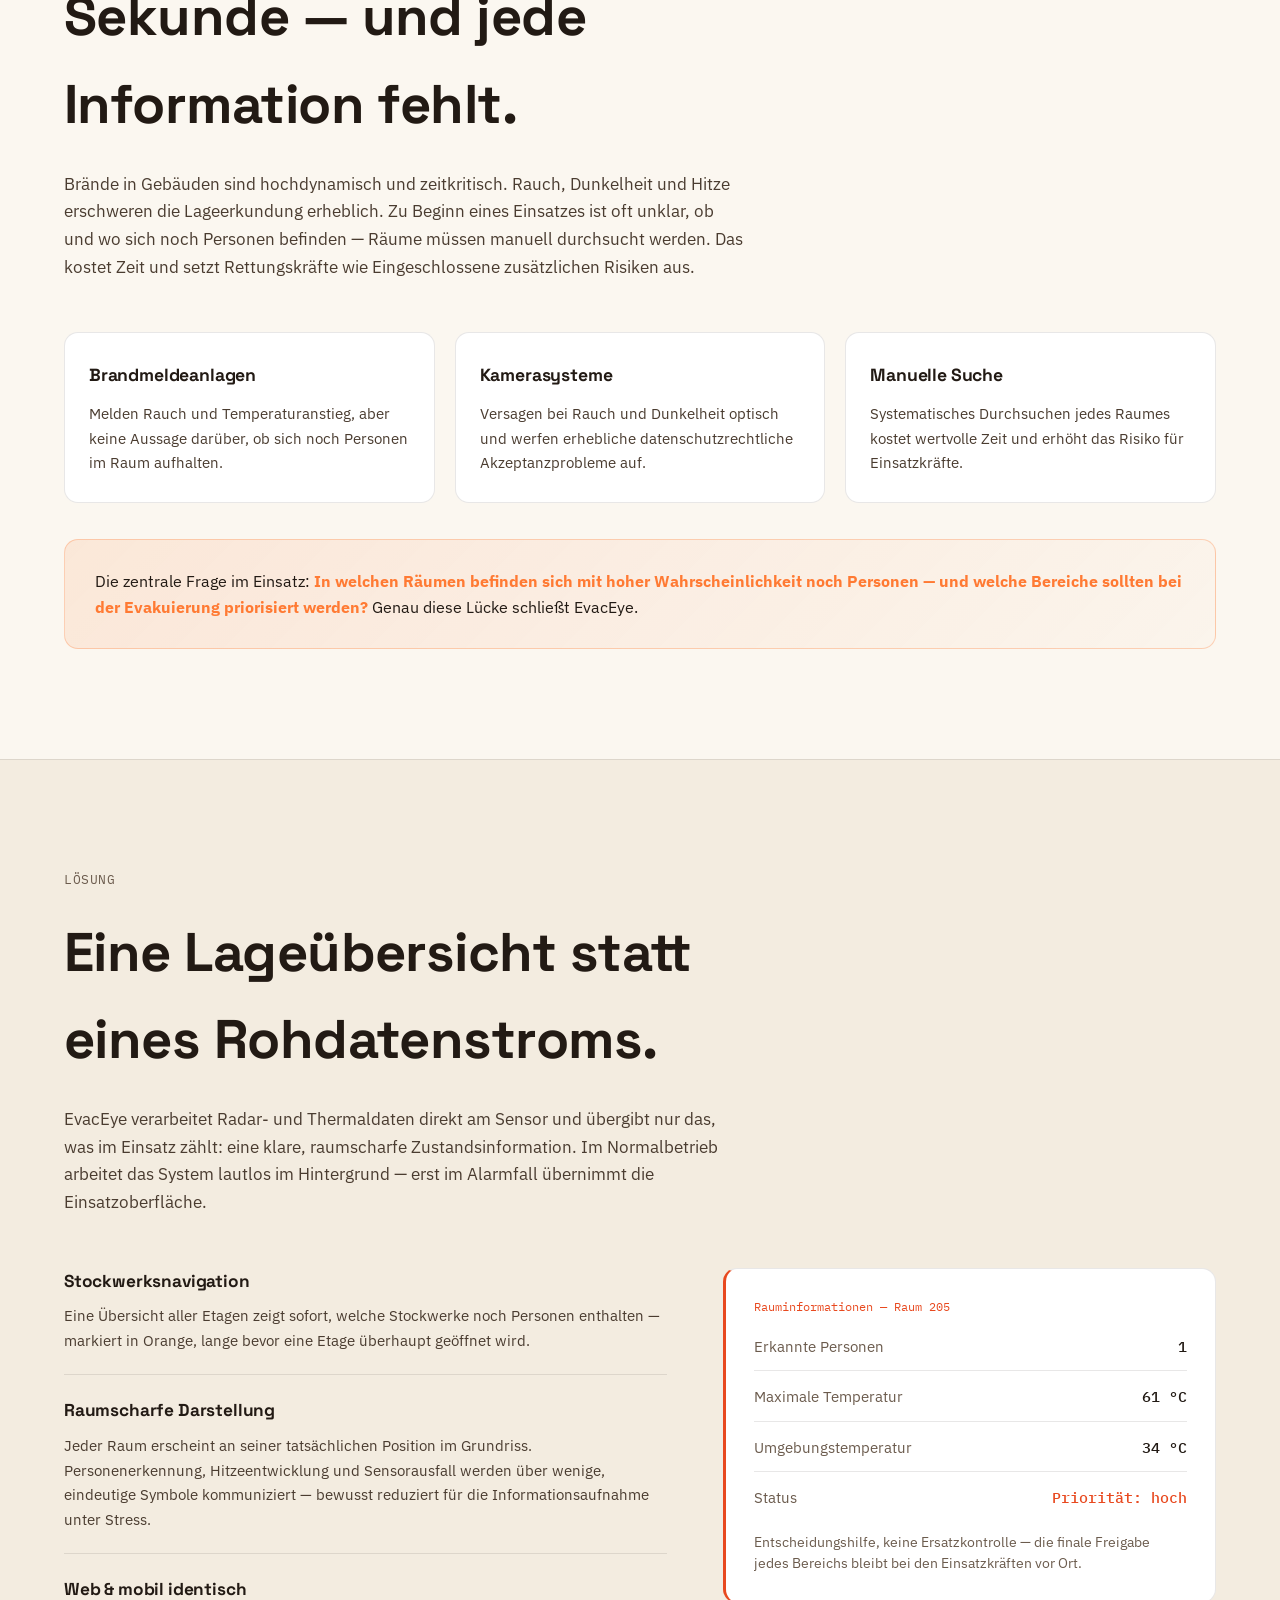
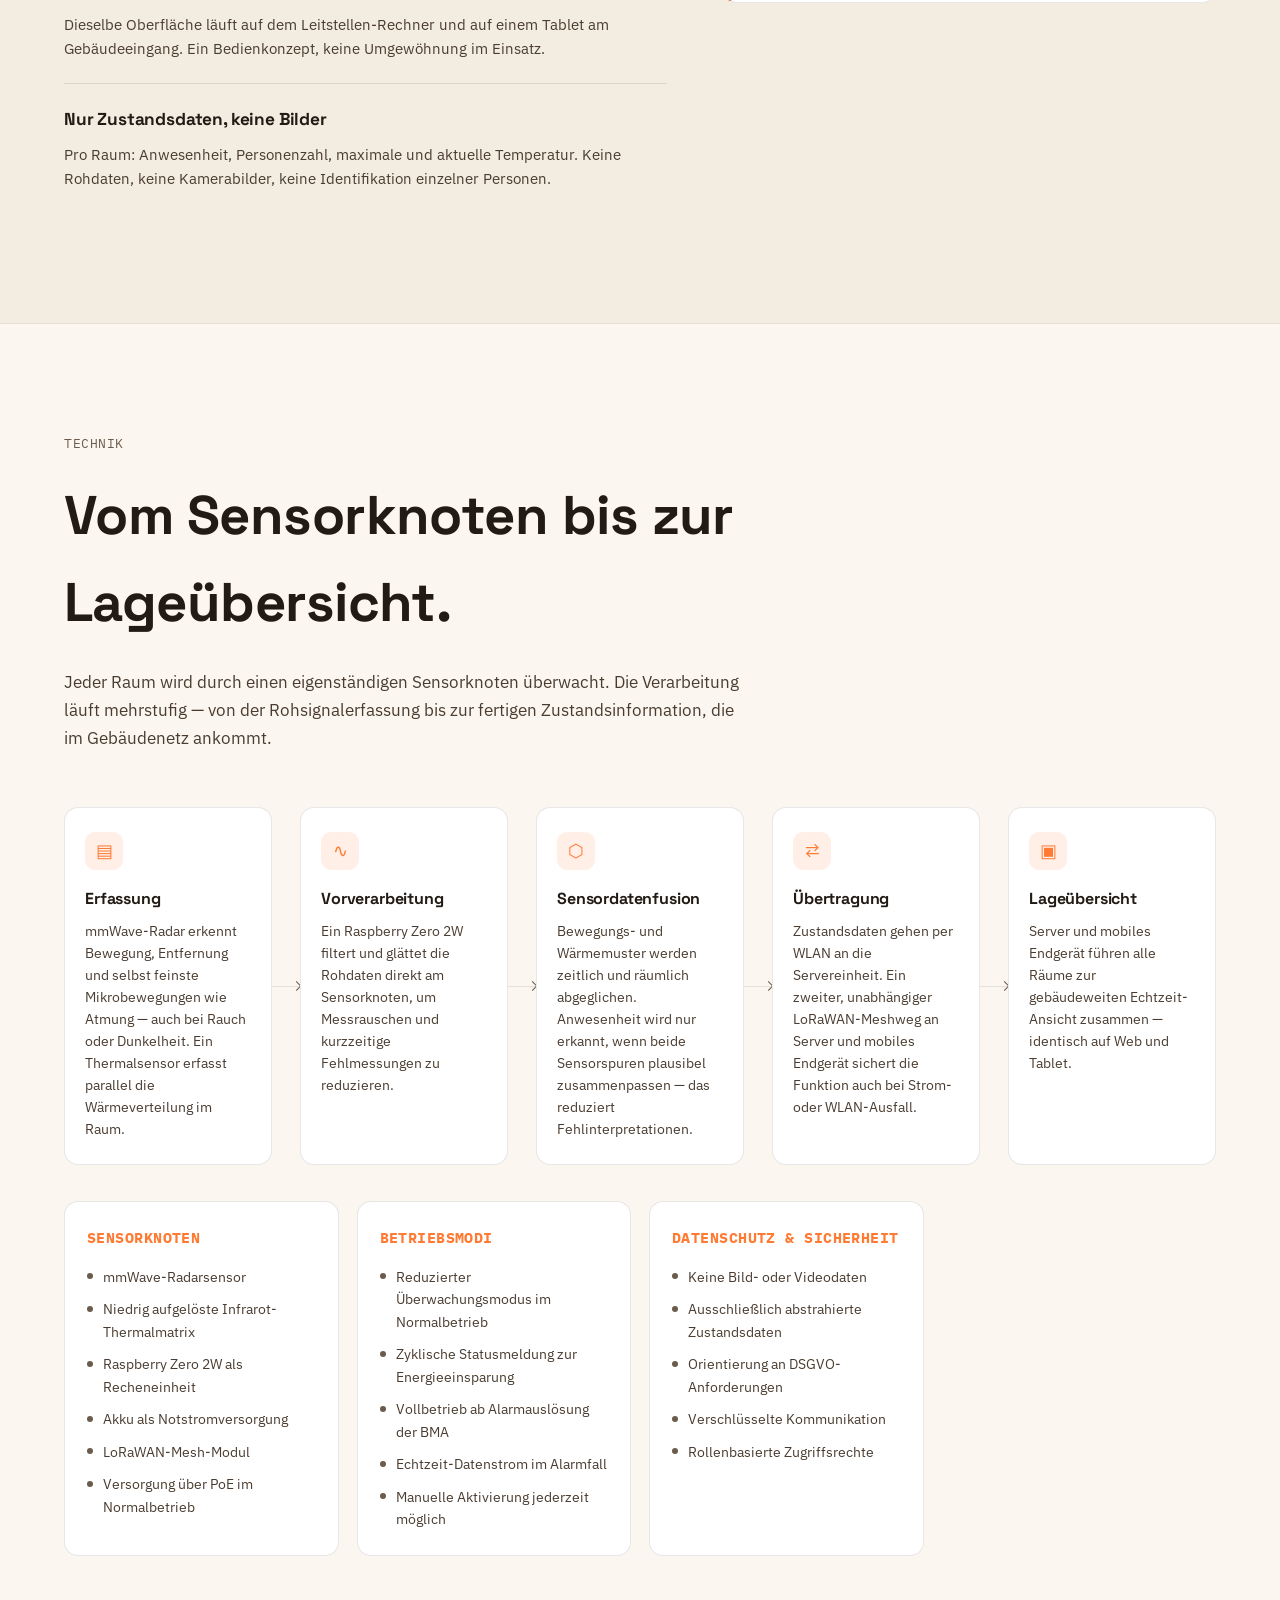
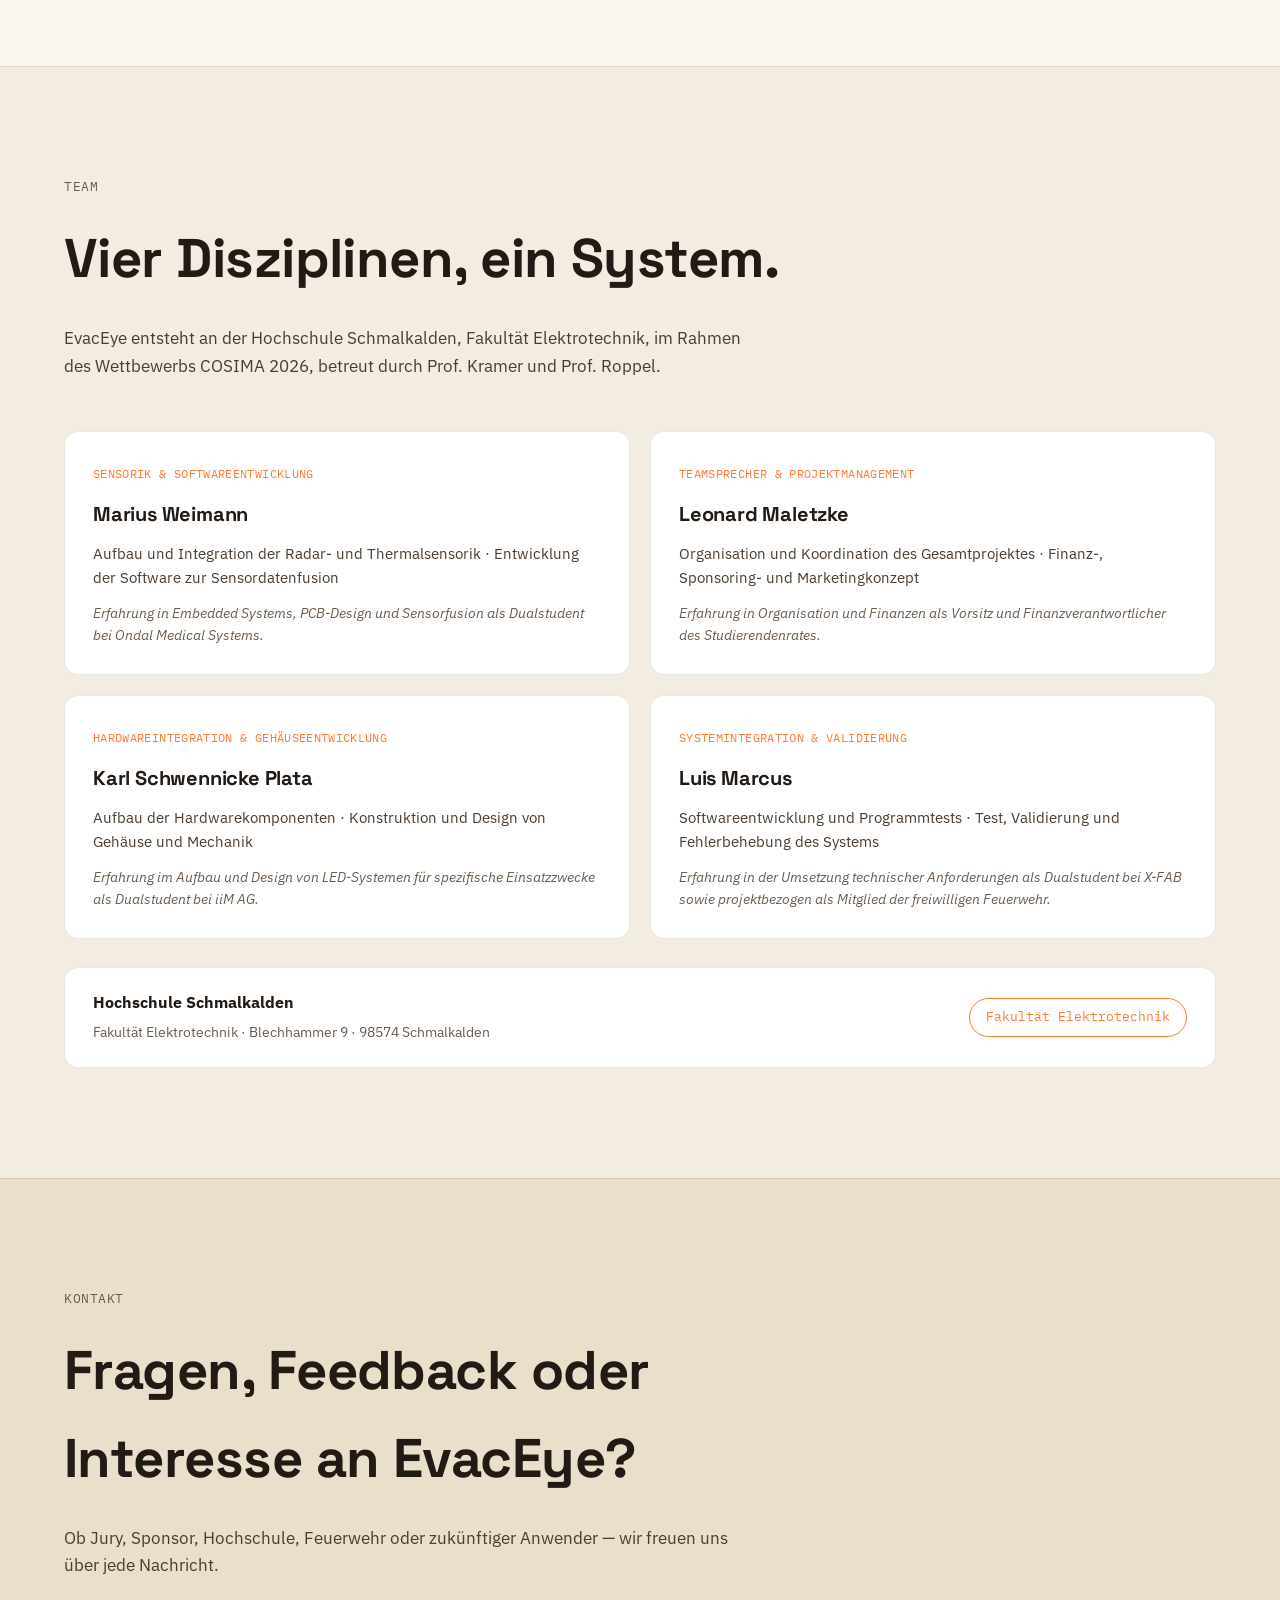
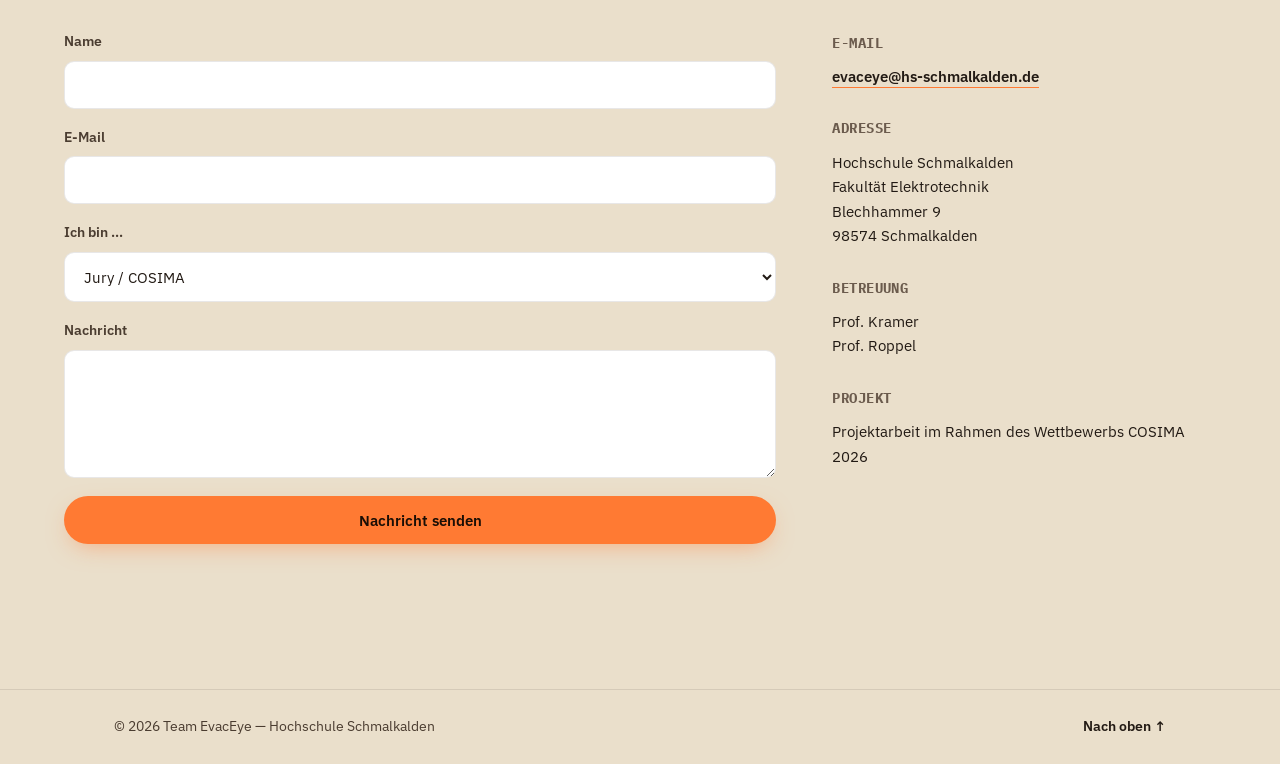
==== commit 461d846f: "Add files via upload" ====
--- a/index.html
+++ b/index.html
@@ -4,6 +4,10 @@
 <meta charset="UTF-8">
 <meta name="viewport" content="width=device-width, initial-scale=1.0">
 <title>EvacEye — Sensorbasierte Personenerkennung im Brandfall</title>
+  <link rel="icon" type="image/x-icon" href="assets/favicon.ico">
+  <link rel="icon" type="image/png" sizes="32x32" href="assets/favicon-32x32.png">
+  <link rel="icon" type="image/png" sizes="16x16" href="assets/favicon-16x16.png">
+  <link rel="apple-touch-icon" sizes="180x180" href="assets/apple-touch-icon.png">
 <meta name="description" content="EvacEye ist ein sensorbasiertes Assistenzsystem auf Radar- und Thermalbasis, das Einsatzkräften im Brandfall in Echtzeit zeigt, in welchen Räumen sich noch Personen befinden — ohne Kamera, ohne Bilddaten.">
 <link rel="preconnect" href="https://fonts.googleapis.com">
 <link rel="preconnect" href="https://fonts.gstatic.com" crossorigin>
@@ -45,7 +49,7 @@
     <div class="hero-inner">
       <p class="eyebrow"><span class="dot dot--occupied"></span>Projektarbeit · Wettbewerb COSIMA 2026</p>
       <h1 class="hero-title">Im Rauch erkennen,<br>wo Personen sind.</h1>
-      <p class="hero-sub">EvacEye erkennt mit Radar- und Thermalsensorik, in welchen Räumen sich im Brandfall noch Personen befinden - ganz ohne Kamera, ohne Bildaufnahme, ohne Identifikation. Einsatzkräfte erhalten so in Sekunden statt Minuten eine verlässliche Lageübersicht.</p>
+      <p class="hero-sub">EvacEye erkennt mit Radar- und Thermalsensorik, in welchen Räumen sich im Brandfall noch Personen befinden — ganz ohne Kamera, ohne Bildaufnahme, ohne Identifikation. Einsatzkräfte erhalten so in Sekunden statt Minuten eine verlässliche Lageübersicht.</p>
       <div class="hero-actions">
         <div class="hero-actions-row">
           <a href="#loesung" class="btn btn--primary">Funktionsweise ansehen</a>
@@ -106,8 +110,8 @@
   <section class="section section--problem" id="problem">
     <div class="section-inner">
       <p class="section-eyebrow">Problemstellung</p>
-      <h2 class="section-title">Im Ernstfall zählt jede Sekunde - und viele Informationen fehlen.</h2>
-      <p class="section-lead">Brände in Gebäuden sind hochdynamisch und zeitkritisch. Rauch, Dunkelheit und Hitze erschweren die Lageerkundung erheblich. Zu Beginn eines Einsatzes ist oft unklar, ob und wo sich noch Personen befinden - Räume müssen manuell durchsucht werden. Das kostet Zeit und setzt Rettungskräfte wie Eingeschlossene zusätzlichen Risiken aus.</p>
+      <h2 class="section-title">Im Ernstfall zählt jede Sekunde — und jede Information fehlt.</h2>
+      <p class="section-lead">Brände in Gebäuden sind hochdynamisch und zeitkritisch. Rauch, Dunkelheit und Hitze erschweren die Lageerkundung erheblich. Zu Beginn eines Einsatzes ist oft unklar, ob und wo sich noch Personen befinden — Räume müssen manuell durchsucht werden. Das kostet Zeit und setzt Rettungskräfte wie Eingeschlossene zusätzlichen Risiken aus.</p>
 
       <div class="problem-grid">
         <article class="problem-card">
@@ -125,7 +129,7 @@
       </div>
 
       <div class="callout">
-        <p>Die zentrale Frage im Einsatz: <strong>In welchen Räumen befinden sich mit hoher Wahrscheinlichkeit noch Personen - und welche Bereiche sollten bei der Evakuierung priorisiert werden?</strong> Genau diese Lücke schließt EvacEye.</p>
+        <p>Die zentrale Frage im Einsatz: <strong>In welchen Räumen befinden sich mit hoher Wahrscheinlichkeit noch Personen — und welche Bereiche sollten bei der Evakuierung priorisiert werden?</strong> Genau diese Lücke schließt EvacEye.</p>
       </div>
     </div>
   </section>
@@ -135,17 +139,17 @@
     <div class="section-inner">
       <p class="section-eyebrow">Lösung</p>
       <h2 class="section-title">Eine Lageübersicht statt eines Rohdatenstroms.</h2>
-      <p class="section-lead">EvacEye verarbeitet Radar- und Thermaldaten direkt am Sensor und übergibt nur das, was im Einsatz zählt: klare Zustandsinformationen. Im Normalfall überwacht sich das System im Hintergrund selbst - erst im Brandalarmfall schaltet das System in den Vollbetrieb und stellt die Lageübersicht.</p>
+      <p class="section-lead">EvacEye verarbeitet Radar- und Thermaldaten direkt am Sensor und übergibt nur das, was im Einsatz zählt: eine klare, raumscharfe Zustandsinformation. Im Normalbetrieb arbeitet das System lautlos im Hintergrund — erst im Alarmfall übernimmt die Einsatzoberfläche.</p>
 
       <div class="loesung-layout">
         <div class="loesung-text">
           <div class="feature-row">
             <h3>Stockwerksnavigation</h3>
-            <p>Eine Übersicht aller Etagen zeigt sofort, welche Stockwerke noch Personen enthalten - markiert in Orange, lange bevor die Rettungskräfte überhaupt das Gebäude erreichen.</p>
+            <p>Eine Übersicht aller Etagen zeigt sofort, welche Stockwerke noch Personen enthalten — markiert in Orange, lange bevor eine Etage überhaupt geöffnet wird.</p>
           </div>
           <div class="feature-row">
-            <h3>Raumdarstellung</h3>
-            <p>Jeder Raum erscheint an seiner tatsächlichen Position im Grundriss. Anwesenheitserkennung, Hitzeentwicklung und Sensorausfall werden über wenige, eindeutige Symbole kommuniziert - bewusst reduziert für die Informationsaufnahme unter Stress.</p>
+            <h3>Raumscharfe Darstellung</h3>
+            <p>Jeder Raum erscheint an seiner tatsächlichen Position im Grundriss. Personenerkennung, Hitzeentwicklung und Sensorausfall werden über wenige, eindeutige Symbole kommuniziert — bewusst reduziert für die Informationsaufnahme unter Stress.</p>
           </div>
           <div class="feature-row">
             <h3>Web &amp; mobil identisch</h3>
@@ -166,7 +170,7 @@
               <li><span>Umgebungstemperatur</span><strong>34 °C</strong></li>
               <li><span>Status</span><strong class="status-flag">Priorität: hoch</strong></li>
             </ul>
-            <p class="room-detail-note">Entscheidungshilfe, keine Ersatzkontrolle - die Freigabe und Entscheidung bleibt bei den Rettungskräften vor Ort.</p>
+            <p class="room-detail-note">Entscheidungshilfe, keine Ersatzkontrolle — die finale Freigabe jedes Bereichs bleibt bei den Einsatzkräften vor Ort.</p>
           </div>
         </div>
       </div>
@@ -177,14 +181,14 @@
   <section class="section section--technik" id="technik">
     <div class="section-inner">
       <p class="section-eyebrow">Technik</p>
-      <h2 class="section-title">Vom Sensorknoten zur Lageübersicht.</h2>
-      <p class="section-lead">Jeder Raum wird durch einen eigenständigen Sensorknoten überwacht. Die Verarbeitung läuft mehrstufig - von der Rohsensordatenerfassung bis zur klaren Zustandsinformation auf der Lageübersicht.</p>
+      <h2 class="section-title">Vom Sensorknoten bis zur Lageübersicht.</h2>
+      <p class="section-lead">Jeder Raum wird durch einen eigenständigen Sensorknoten überwacht. Die Verarbeitung läuft mehrstufig — von der Rohsignalerfassung bis zur fertigen Zustandsinformation, die im Gebäudenetz ankommt.</p>
 
       <div class="pipeline" role="list">
         <div class="pipeline-step" role="listitem">
           <span class="pipeline-icon" aria-hidden="true">▤</span>
           <h3>Erfassung</h3>
-          <p>mmWave-Radar erkennt Bewegung, Entfernung und selbst feinste Mikrobewegungen wie Atmung - auch bei Rauch oder Dunkelheit. Ein Thermalsensor erfasst parallel die Wärmeverteilung im Raum.</p>
+          <p>mmWave-Radar erkennt Bewegung, Entfernung und selbst feinste Mikrobewegungen wie Atmung — auch bei Rauch oder Dunkelheit. Ein Thermalsensor erfasst parallel die Wärmeverteilung im Raum.</p>
         </div>
         <div class="pipeline-connector" aria-hidden="true"></div>
         <div class="pipeline-step" role="listitem">
@@ -196,19 +200,19 @@
         <div class="pipeline-step" role="listitem">
           <span class="pipeline-icon" aria-hidden="true">⬡</span>
           <h3>Sensordatenfusion</h3>
-          <p>Radar- und Thermalsensordaten werden zeitlich und räumlich abgeglichen. Anwesenheit wird nur erkannt, wenn beide Sensordaten plausibel zusammenpassen - das reduziert Fehlinterpretationen.</p>
+          <p>Bewegungs- und Wärmemuster werden zeitlich und räumlich abgeglichen. Anwesenheit wird nur erkannt, wenn beide Sensorspuren plausibel zusammenpassen — das reduziert Fehlinterpretationen.</p>
         </div>
         <div class="pipeline-connector" aria-hidden="true"></div>
         <div class="pipeline-step" role="listitem">
           <span class="pipeline-icon" aria-hidden="true">⇄</span>
           <h3>Übertragung</h3>
-          <p>Zustandsdaten gehen per WLAN an die Servereinheit. Ein zweiter, unabhängiger Mesh-Netz-Weg an das mobile Endgerät sichert die Funktion auch bei Strom- oder WLAN-Ausfall.</p>
+          <p>Zustandsdaten gehen per WLAN an die Servereinheit. Ein zweiter, unabhängiger LoRaWAN-Meshweg an Server und mobiles Endgerät sichert die Funktion auch bei Strom- oder WLAN-Ausfall.</p>
         </div>
         <div class="pipeline-connector" aria-hidden="true"></div>
         <div class="pipeline-step" role="listitem">
           <span class="pipeline-icon" aria-hidden="true">▣</span>
           <h3>Lageübersicht</h3>
-          <p>Server und mobiles Endgerät führen alle Räume zur gebäudeweiten Echtzeit-Ansicht zusammen - identisch auf Web und Tablet.</p>
+          <p>Server und mobiles Endgerät führen alle Räume zur gebäudeweiten Echtzeit-Ansicht zusammen — identisch auf Web und Tablet.</p>
         </div>
       </div>
 
@@ -287,7 +291,7 @@
           <strong>Hochschule Schmalkalden</strong>
           <span>Fakultät Elektrotechnik · Blechhammer 9 · 98574 Schmalkalden</span>
         </div>
-        <a href="https://www.hs-schmalkalden.de/hochschule/fakultaeten/fakultaet-elektrotechnik" target="_blank" rel="noopener" class="hochschule-badge">Hochschule Schmalkalden</a>
+        <a href="https://www.hs-schmalkalden.de/hochschule/fakultaeten/fakultaet-elektrotechnik" target="_blank" rel="noopener" class="hochschule-badge">Fakultät Elektrotechnik</a>
       </div>
     </div>
   </section>
@@ -297,7 +301,7 @@
     <div class="section-inner">
       <p class="section-eyebrow">Kontakt</p>
       <h2 class="section-title">Fragen, Feedback oder Interesse an EvacEye?</h2>
-      <p class="section-lead">Ob Jury, Sponsor, Hochschule, Feuerwehr oder zukünftiger Anwender - wir freuen uns über jede Nachricht.</p>
+      <p class="section-lead">Ob Jury, Sponsor, Hochschule, Feuerwehr oder zukünftiger Anwender — wir freuen uns über jede Nachricht.</p>
 
       <div class="kontakt-layout">
         <form class="kontakt-form" id="kontaktForm" action="https://formspree.io/f/xnjkvlob" method="POST" novalidate>
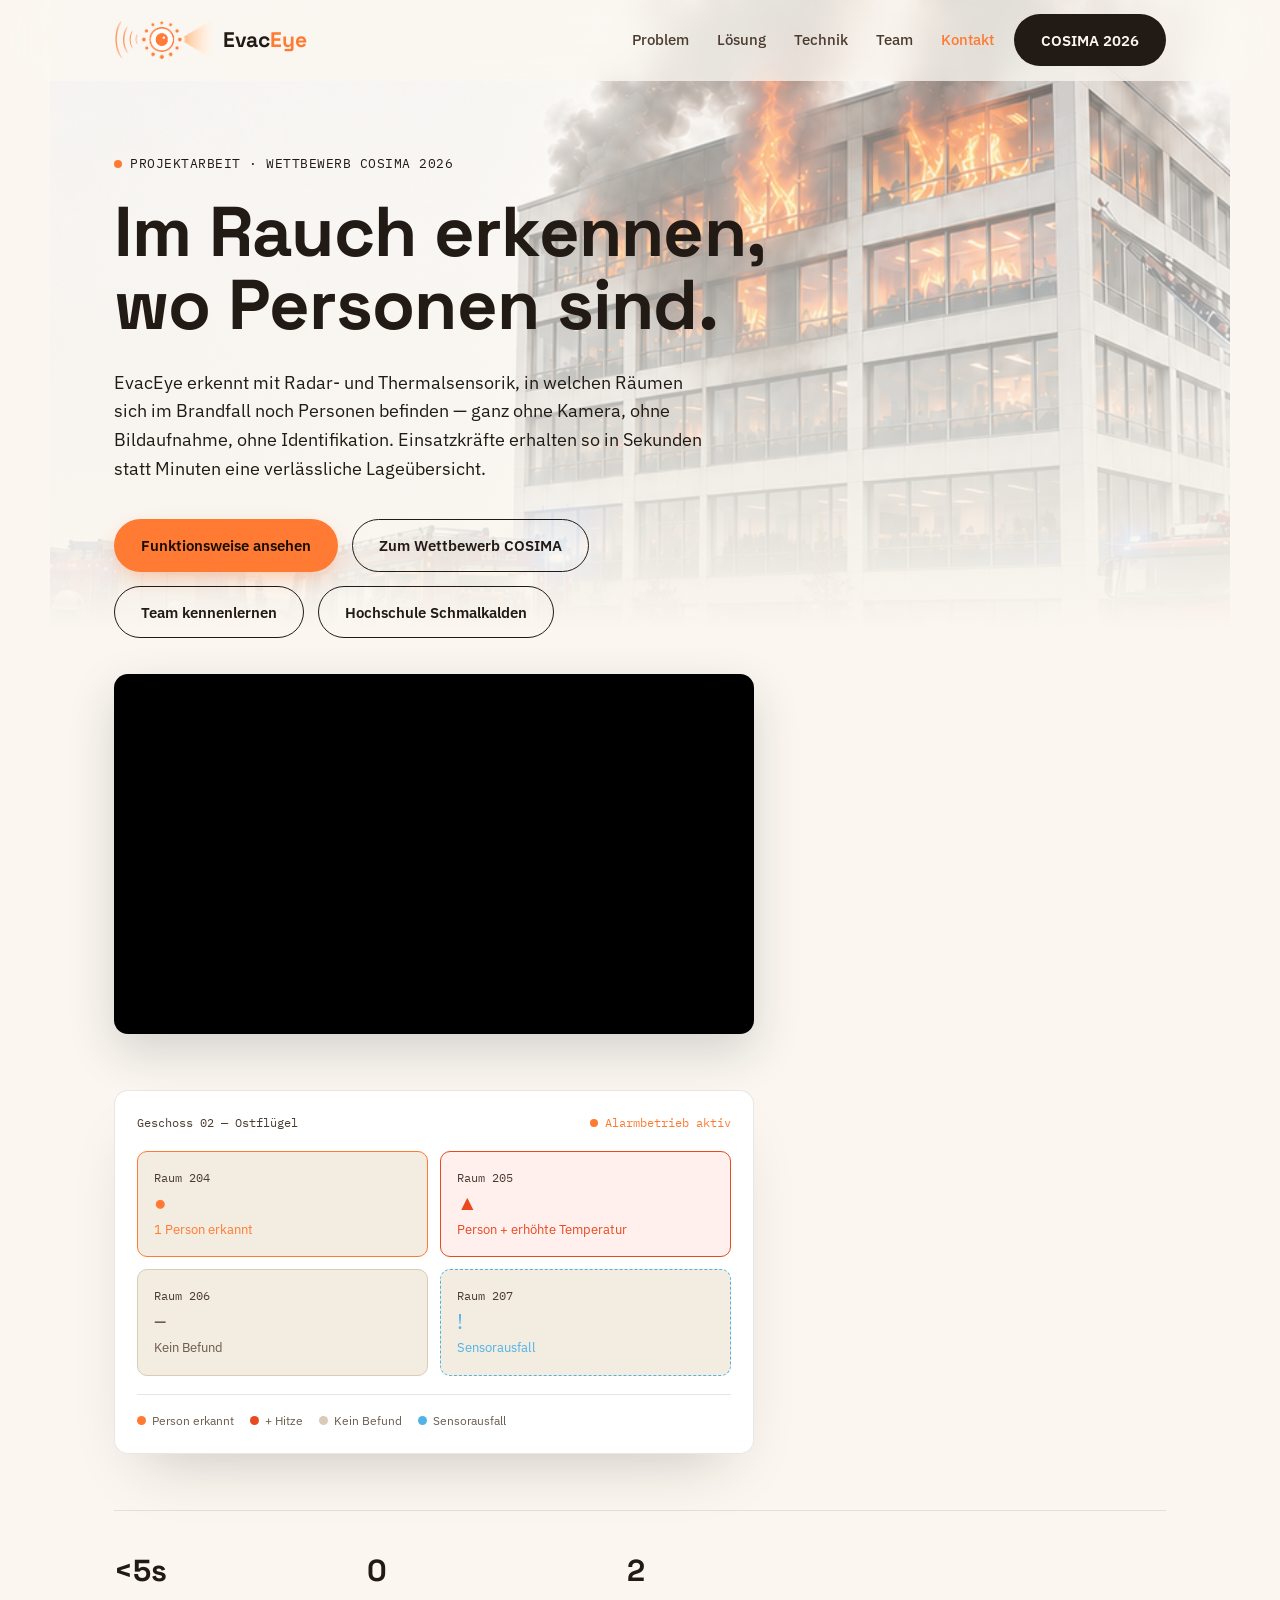
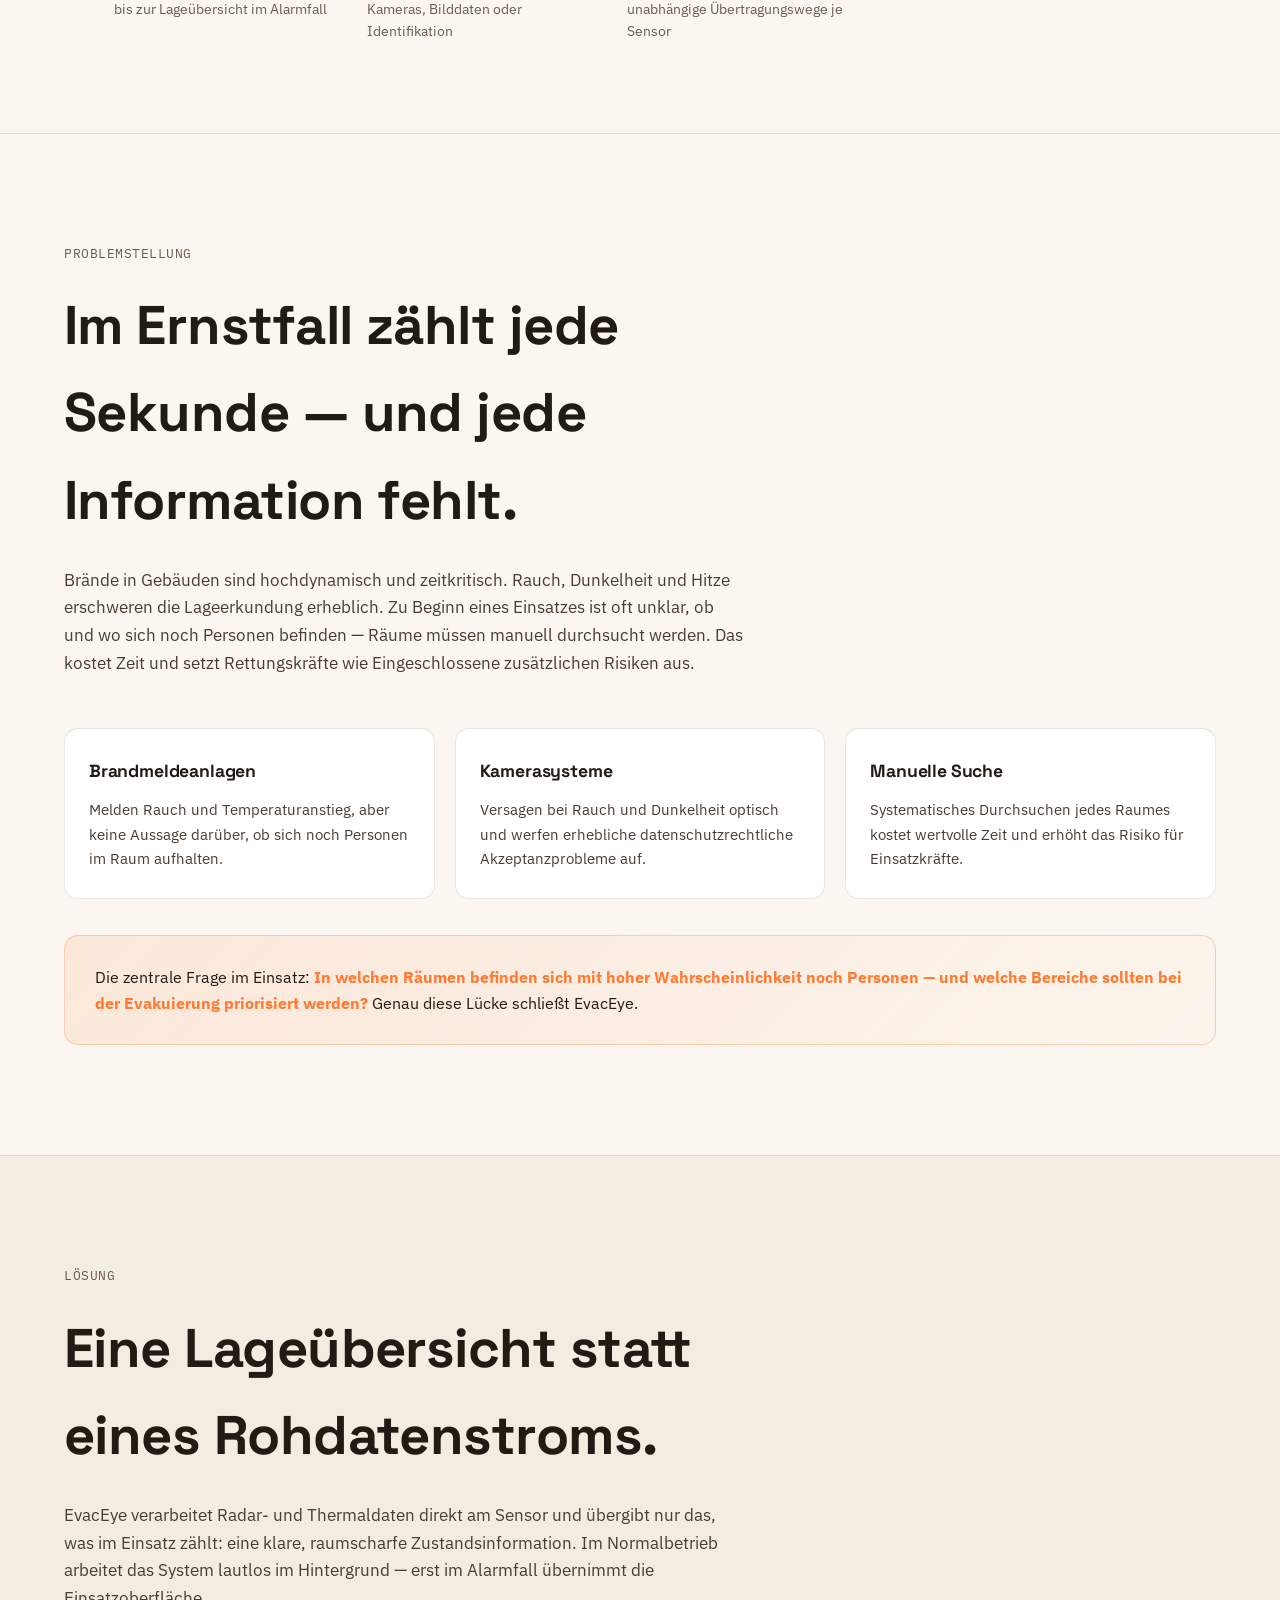
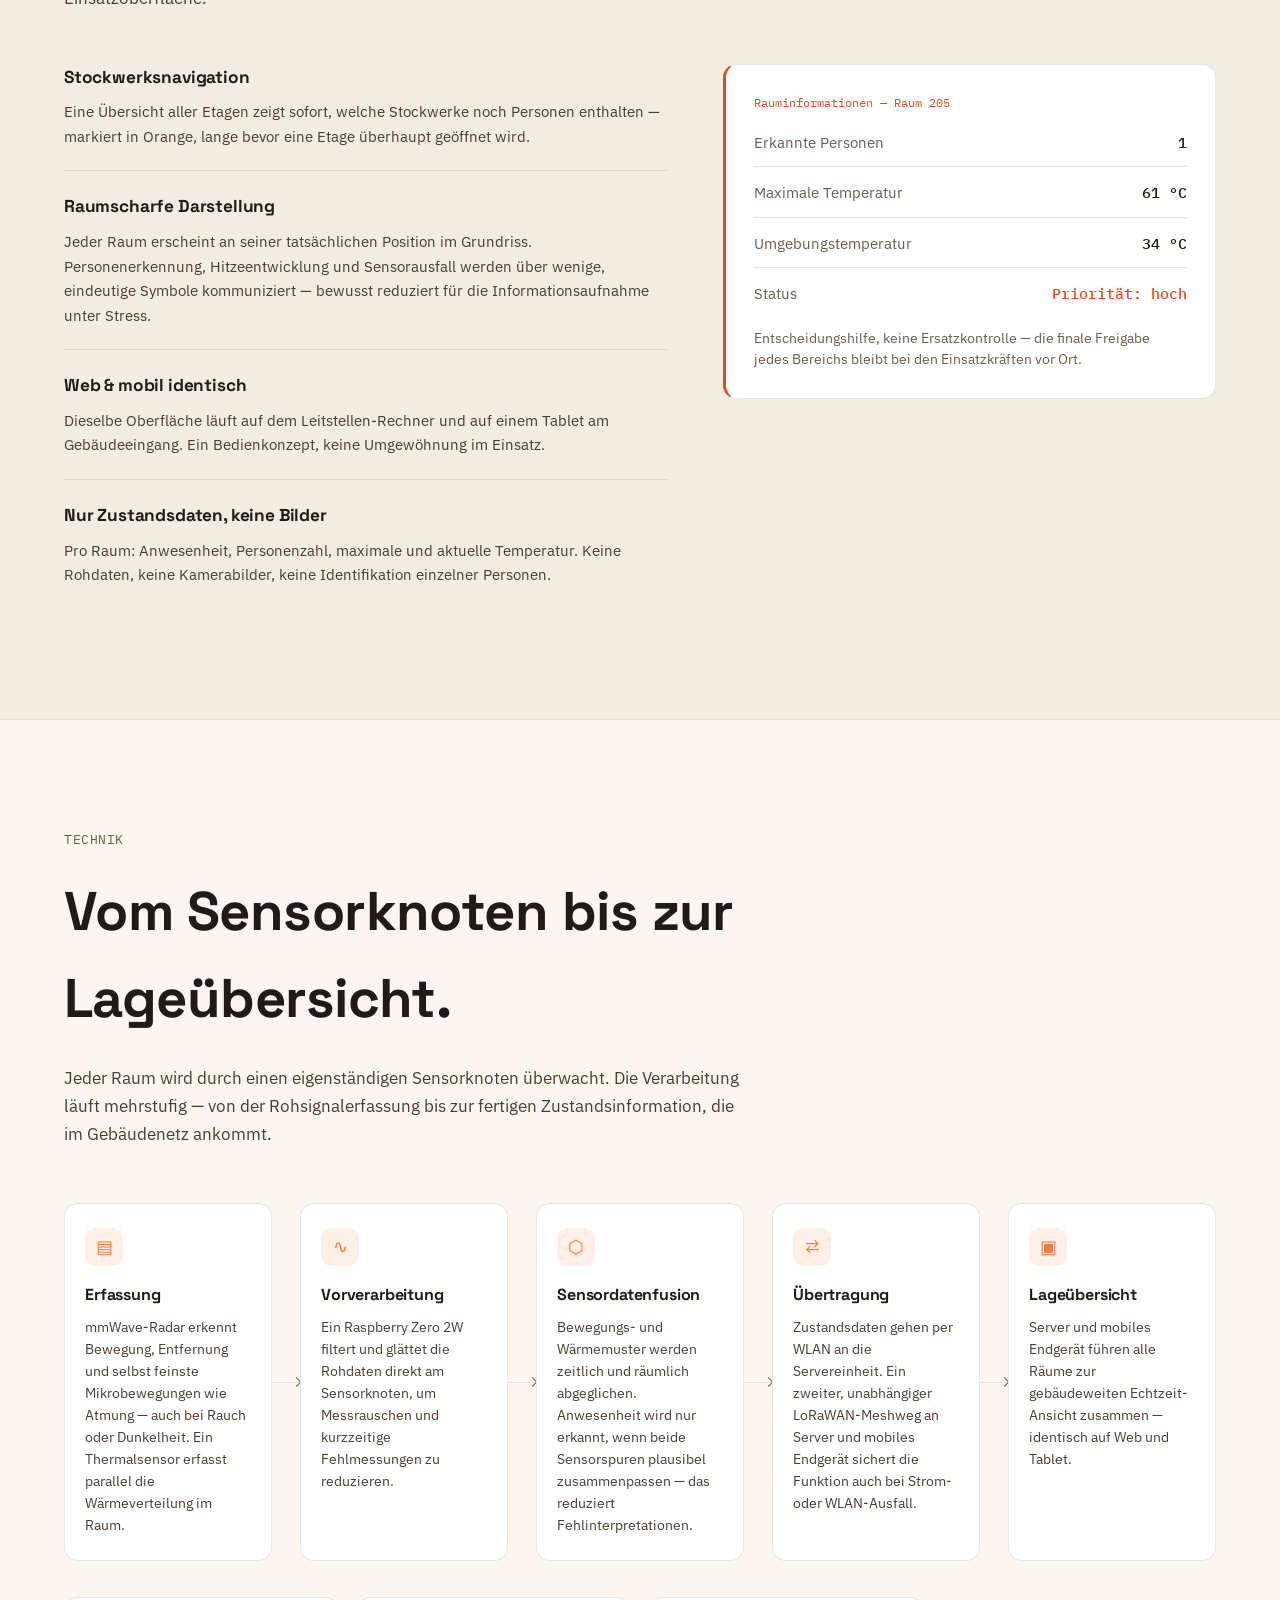
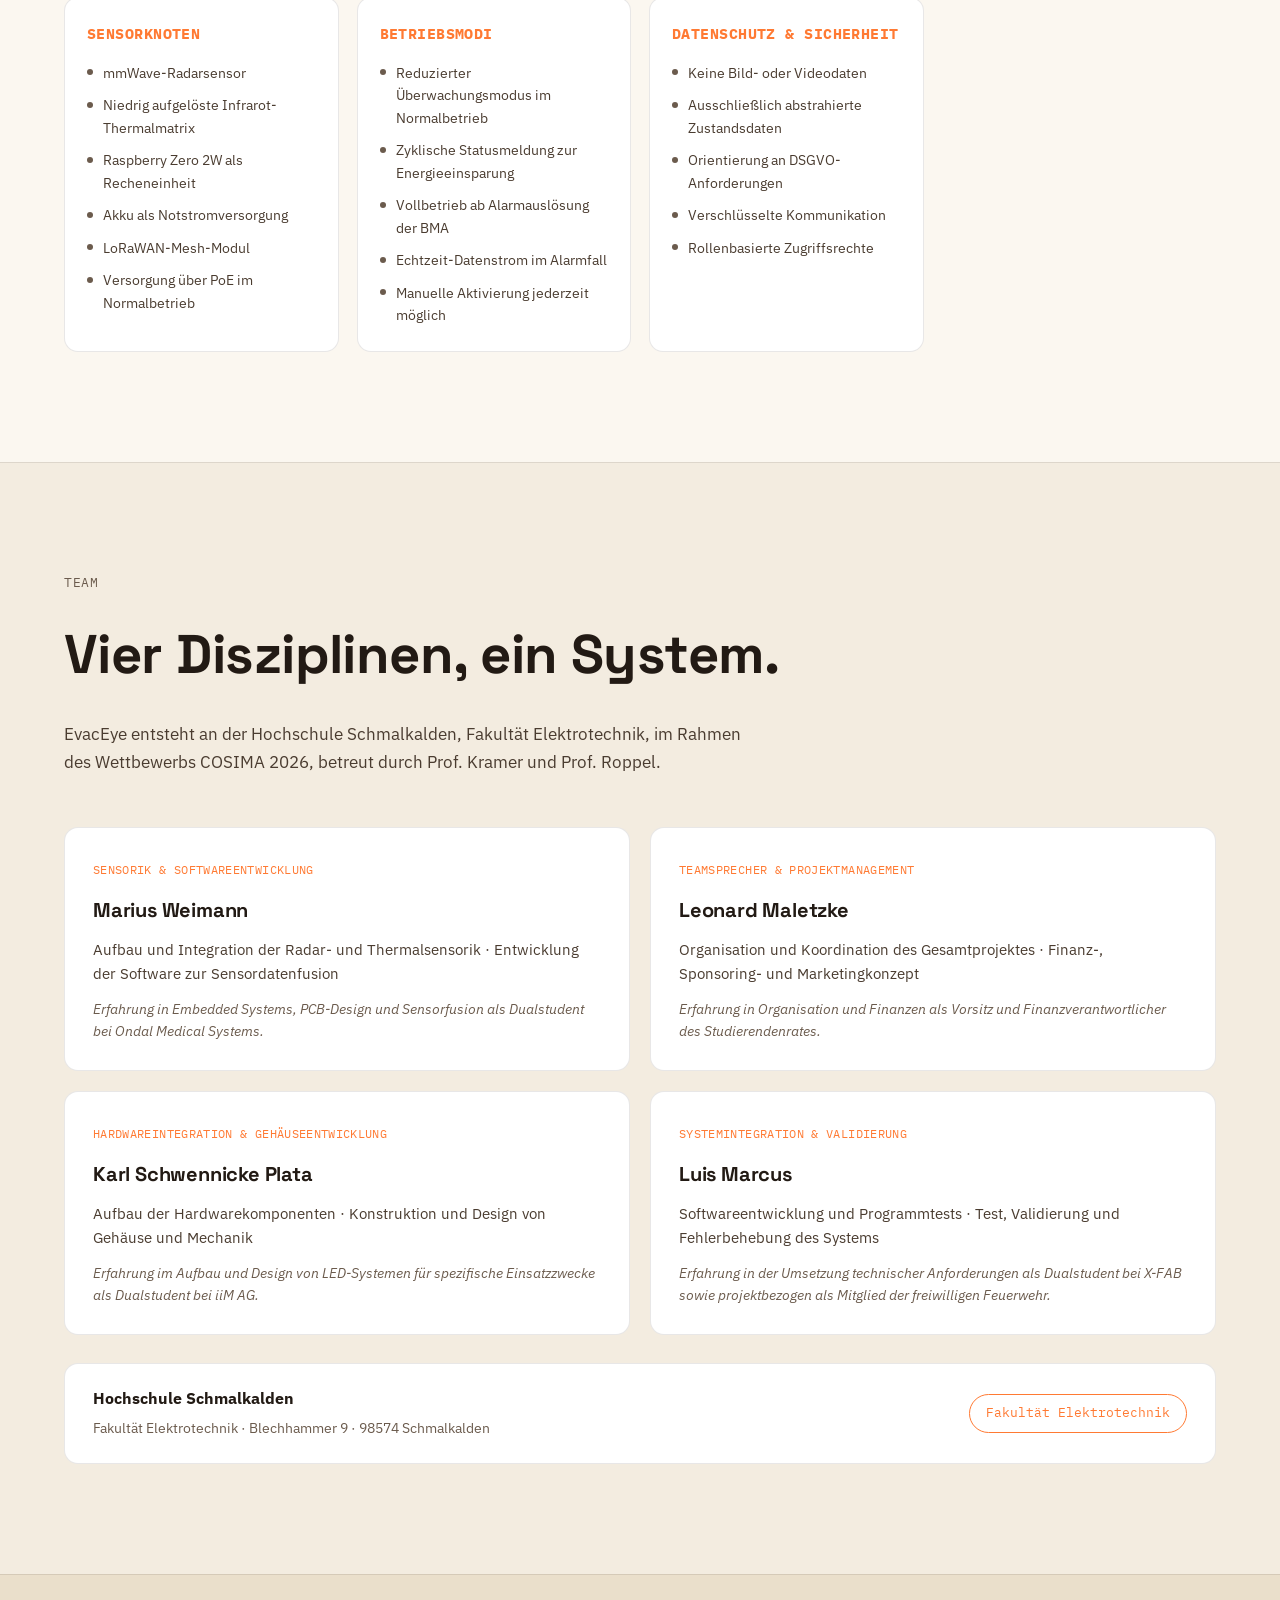
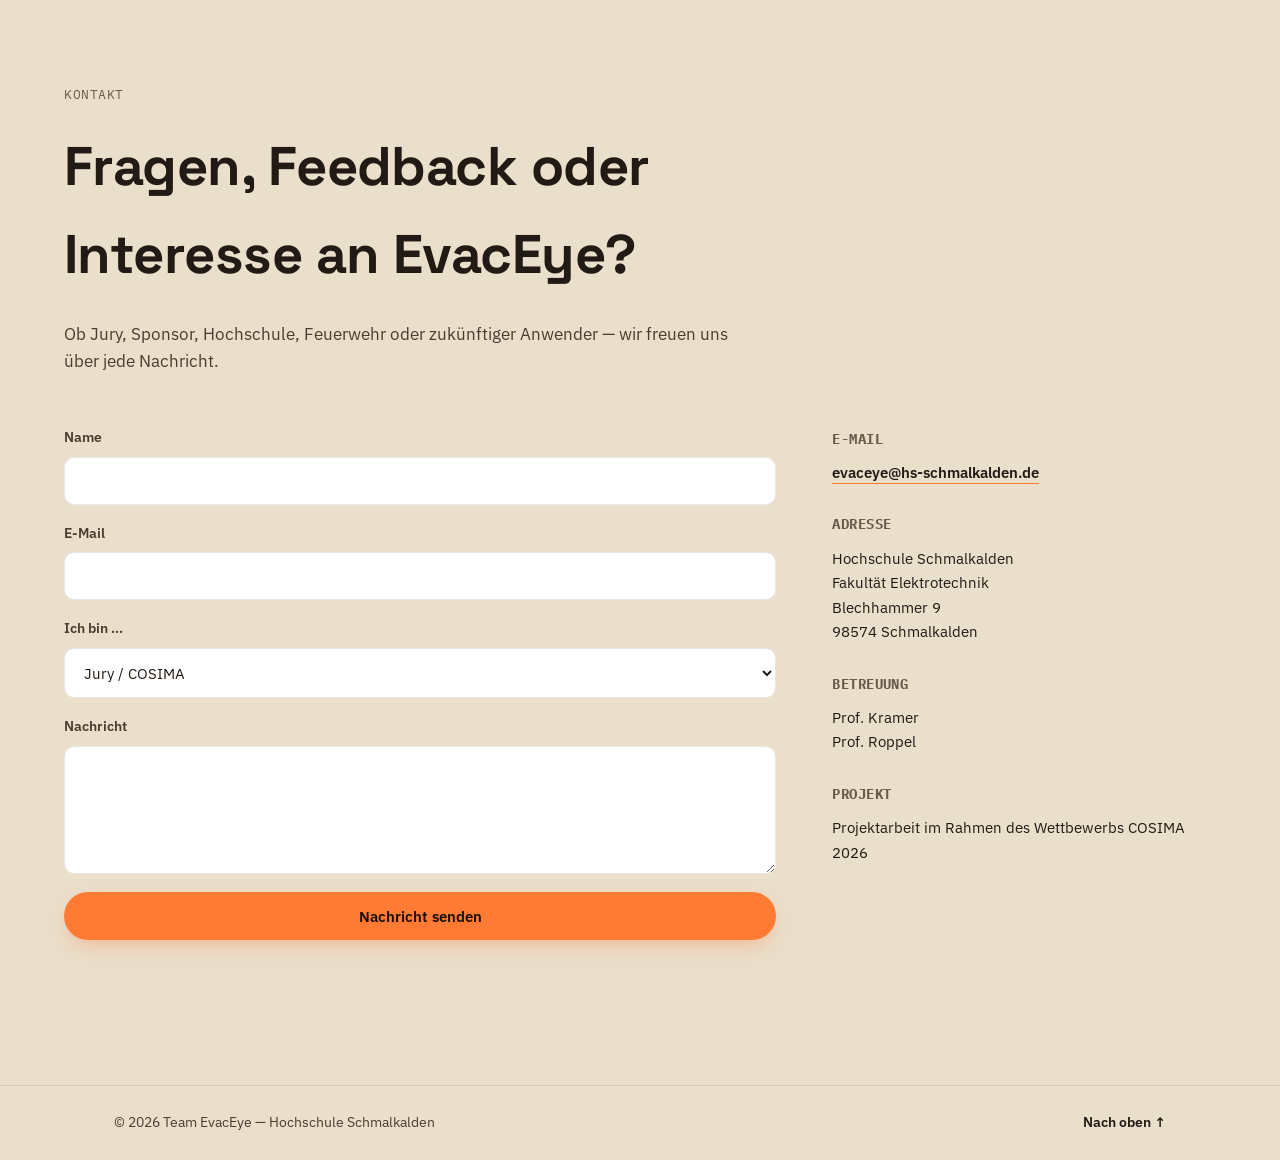
==== commit 50122a7e: "Add files via upload" ====
--- a/index.html
+++ b/index.html
@@ -4,10 +4,9 @@
 <meta charset="UTF-8">
 <meta name="viewport" content="width=device-width, initial-scale=1.0">
 <title>EvacEye — Sensorbasierte Personenerkennung im Brandfall</title>
-  <link rel="icon" type="image/x-icon" href="assets/favicon.ico">
-  <link rel="icon" type="image/png" sizes="32x32" href="assets/favicon-32x32.png">
-  <link rel="icon" type="image/png" sizes="16x16" href="assets/favicon-16x16.png">
-  <link rel="apple-touch-icon" sizes="180x180" href="assets/apple-touch-icon.png">
+  <link rel="icon" href="favicon.ico">
+  <link rel="icon" type="image/png" sizes="48x48" href="favicon-48x48.png">
+  <link rel="icon" type="image/png" sizes="192x192" href="favicon-192x192.png">
 <meta name="description" content="EvacEye ist ein sensorbasiertes Assistenzsystem auf Radar- und Thermalbasis, das Einsatzkräften im Brandfall in Echtzeit zeigt, in welchen Räumen sich noch Personen befinden — ohne Kamera, ohne Bilddaten.">
 <link rel="preconnect" href="https://fonts.googleapis.com">
 <link rel="preconnect" href="https://fonts.gstatic.com" crossorigin>
@@ -60,6 +59,16 @@
           <a href="https://www.hs-schmalkalden.de/hochschule/fakultaeten/fakultaet-elektrotechnik" target="_blank" rel="noopener" class="btn btn--hochschule">Hochschule Schmalkalden</a>
         </div>
       </div>
+
+      <div class="video-wrap video-wrap--hero">
+        <iframe
+          src="https://www.youtube-nocookie.com/embed/sJlP3NGSkGA"
+          title="EvacEye Vortrag"
+          allow="accelerometer; autoplay; clipboard-write; encrypted-media; gyroscope; picture-in-picture"
+          allowfullscreen
+          loading="lazy">
+        </iframe>
+      </div>
     </div>
 
     <div class="hero-floorplan" role="img" aria-label="Schematische Live-Ansicht eines überwachten Geschosses mit vier Räumen: Erkannte Person, erkannte Person mit Hitzeentwicklung, kein Befund und Sensorausfall.">
--- a/style.css
+++ b/style.css
@@ -418,6 +418,30 @@
 .section--technik { background: var(--paper); }
 .section--team { background: var(--paper-alt); }
 
+/* ---------- Vortrag / Video ---------- */
+.video-wrap {
+  position: relative;
+  width: 100%;
+  max-width: 900px;
+  aspect-ratio: 16 / 9;
+  margin-top: 48px;
+  border-radius: 14px;
+  overflow: hidden;
+  box-shadow: 0 18px 48px rgba(11, 19, 32, 0.16);
+  background: #000;
+}
+.video-wrap--hero {
+  max-width: 640px;
+  margin-top: 36px;
+}
+.video-wrap iframe {
+  position: absolute;
+  inset: 0;
+  width: 100%;
+  height: 100%;
+  border: 0;
+}
+
 .section-inner { max-width: var(--maxw); margin: 0 auto; }
 
 .section-eyebrow {
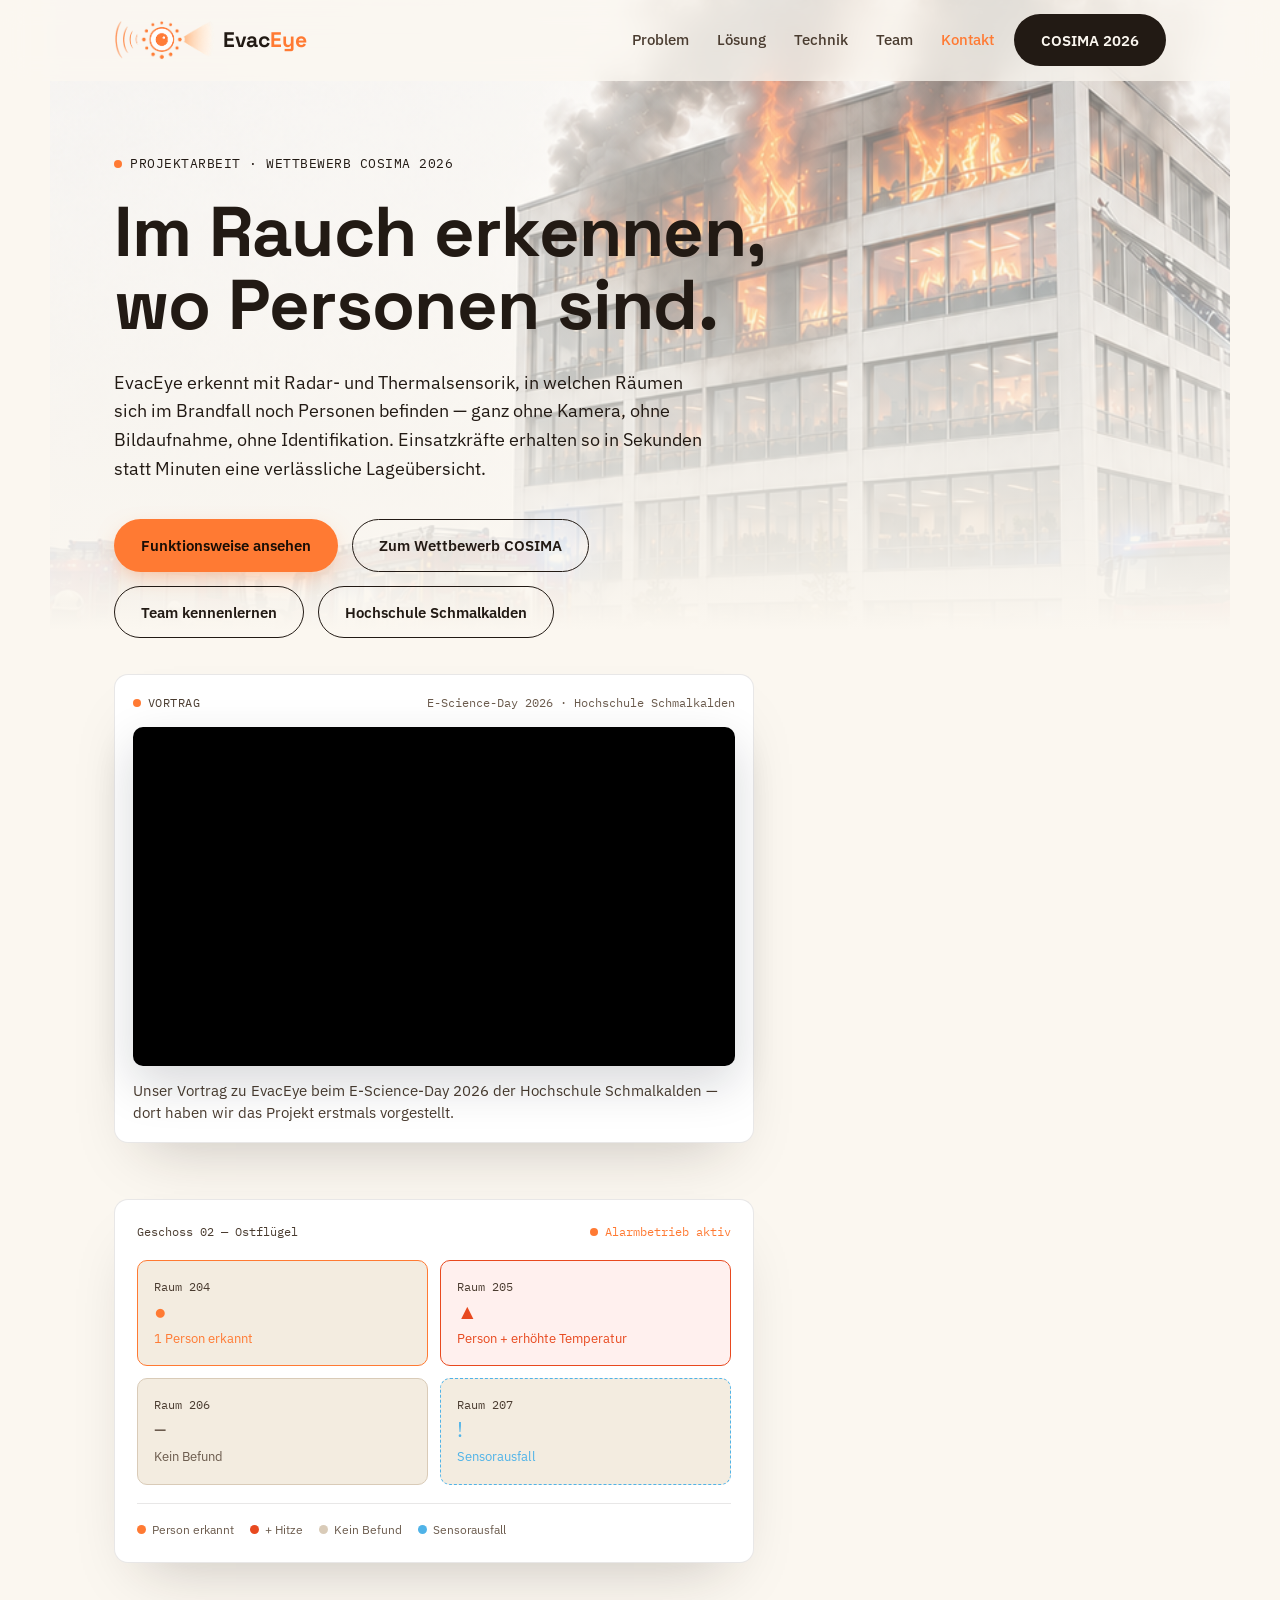
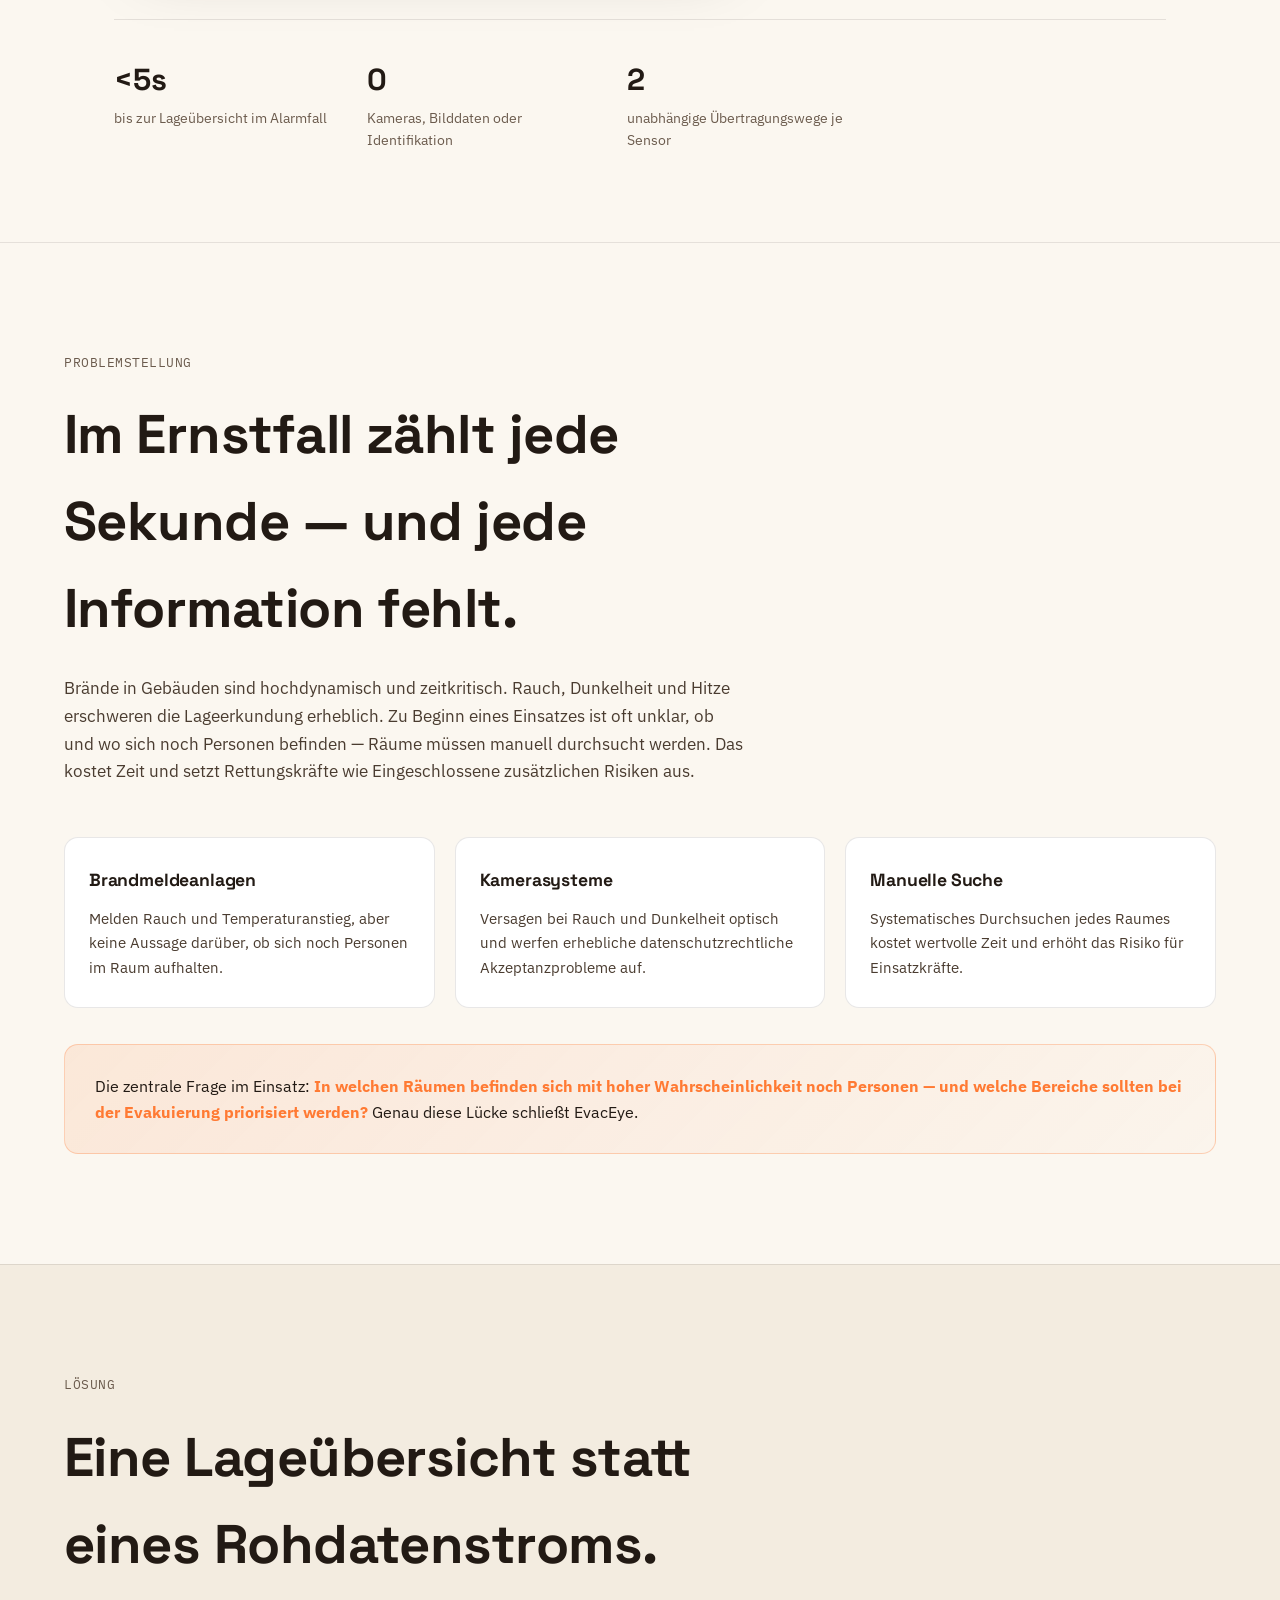
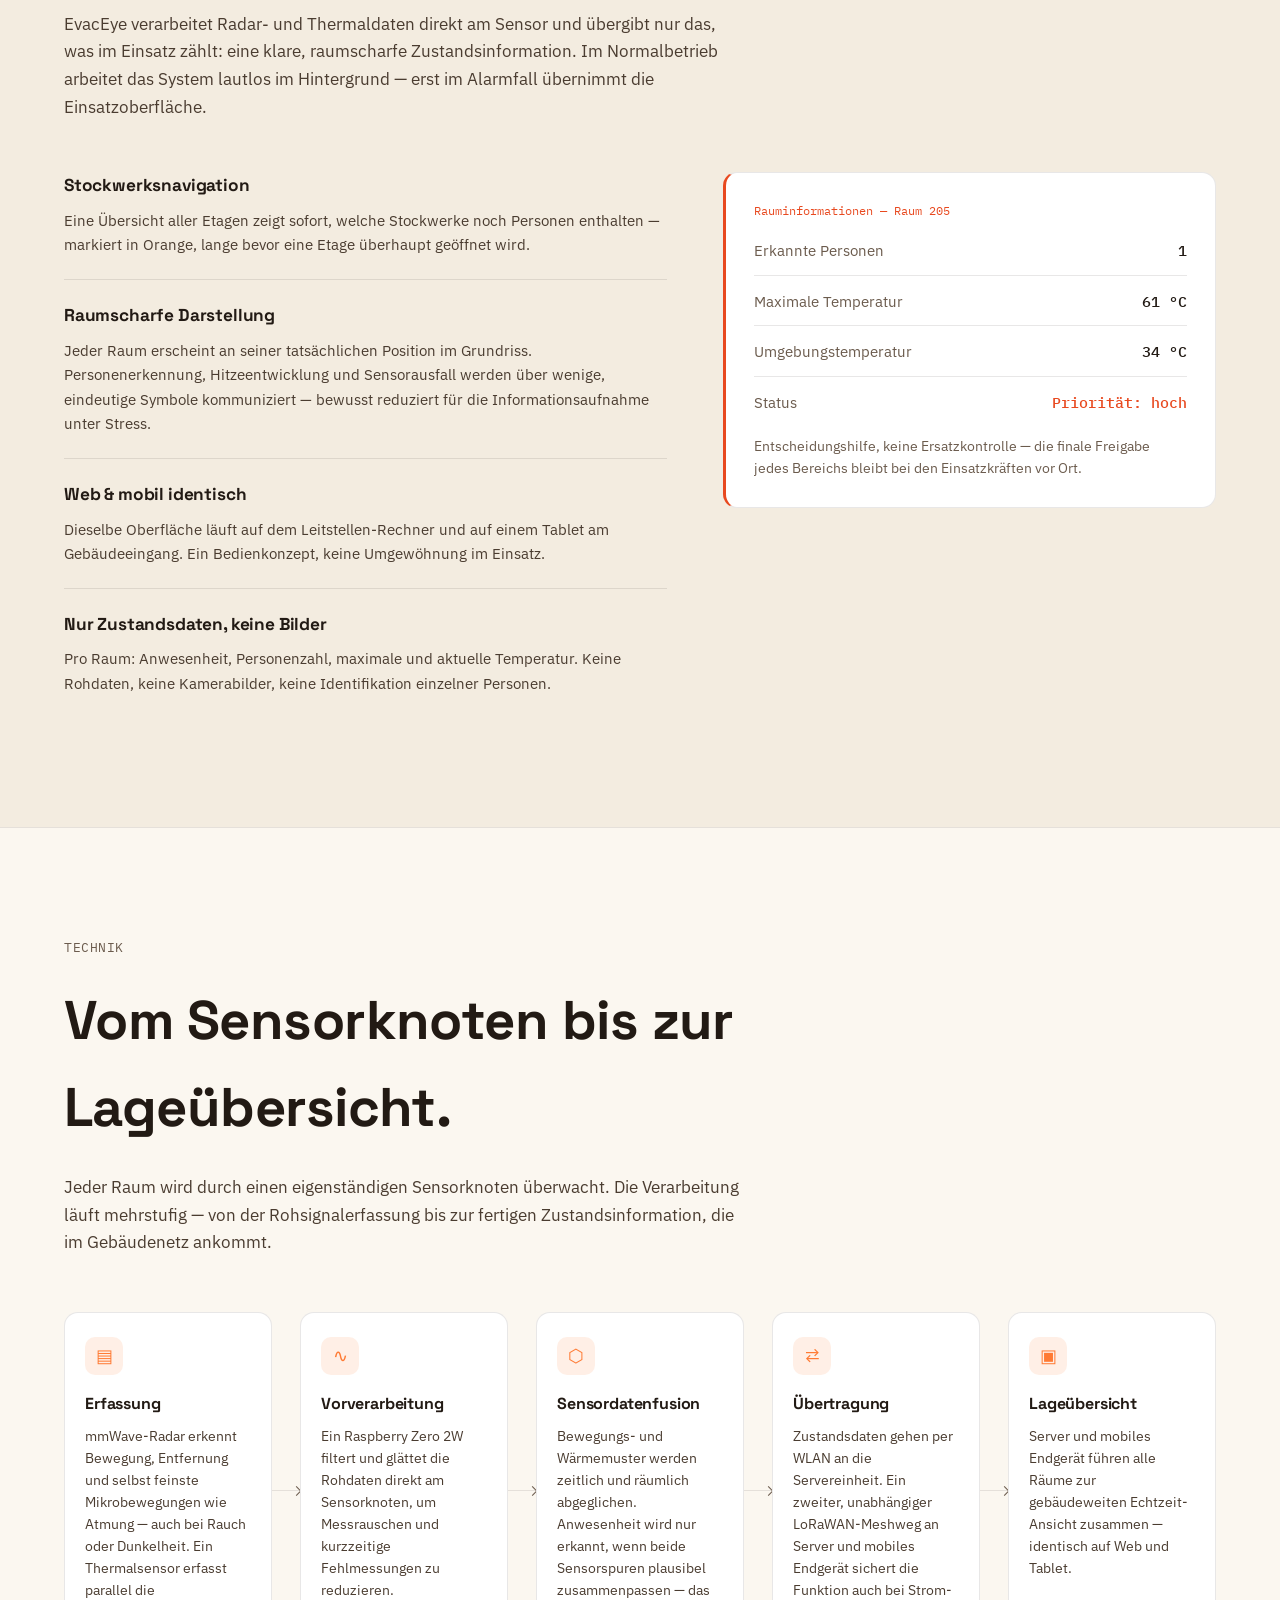
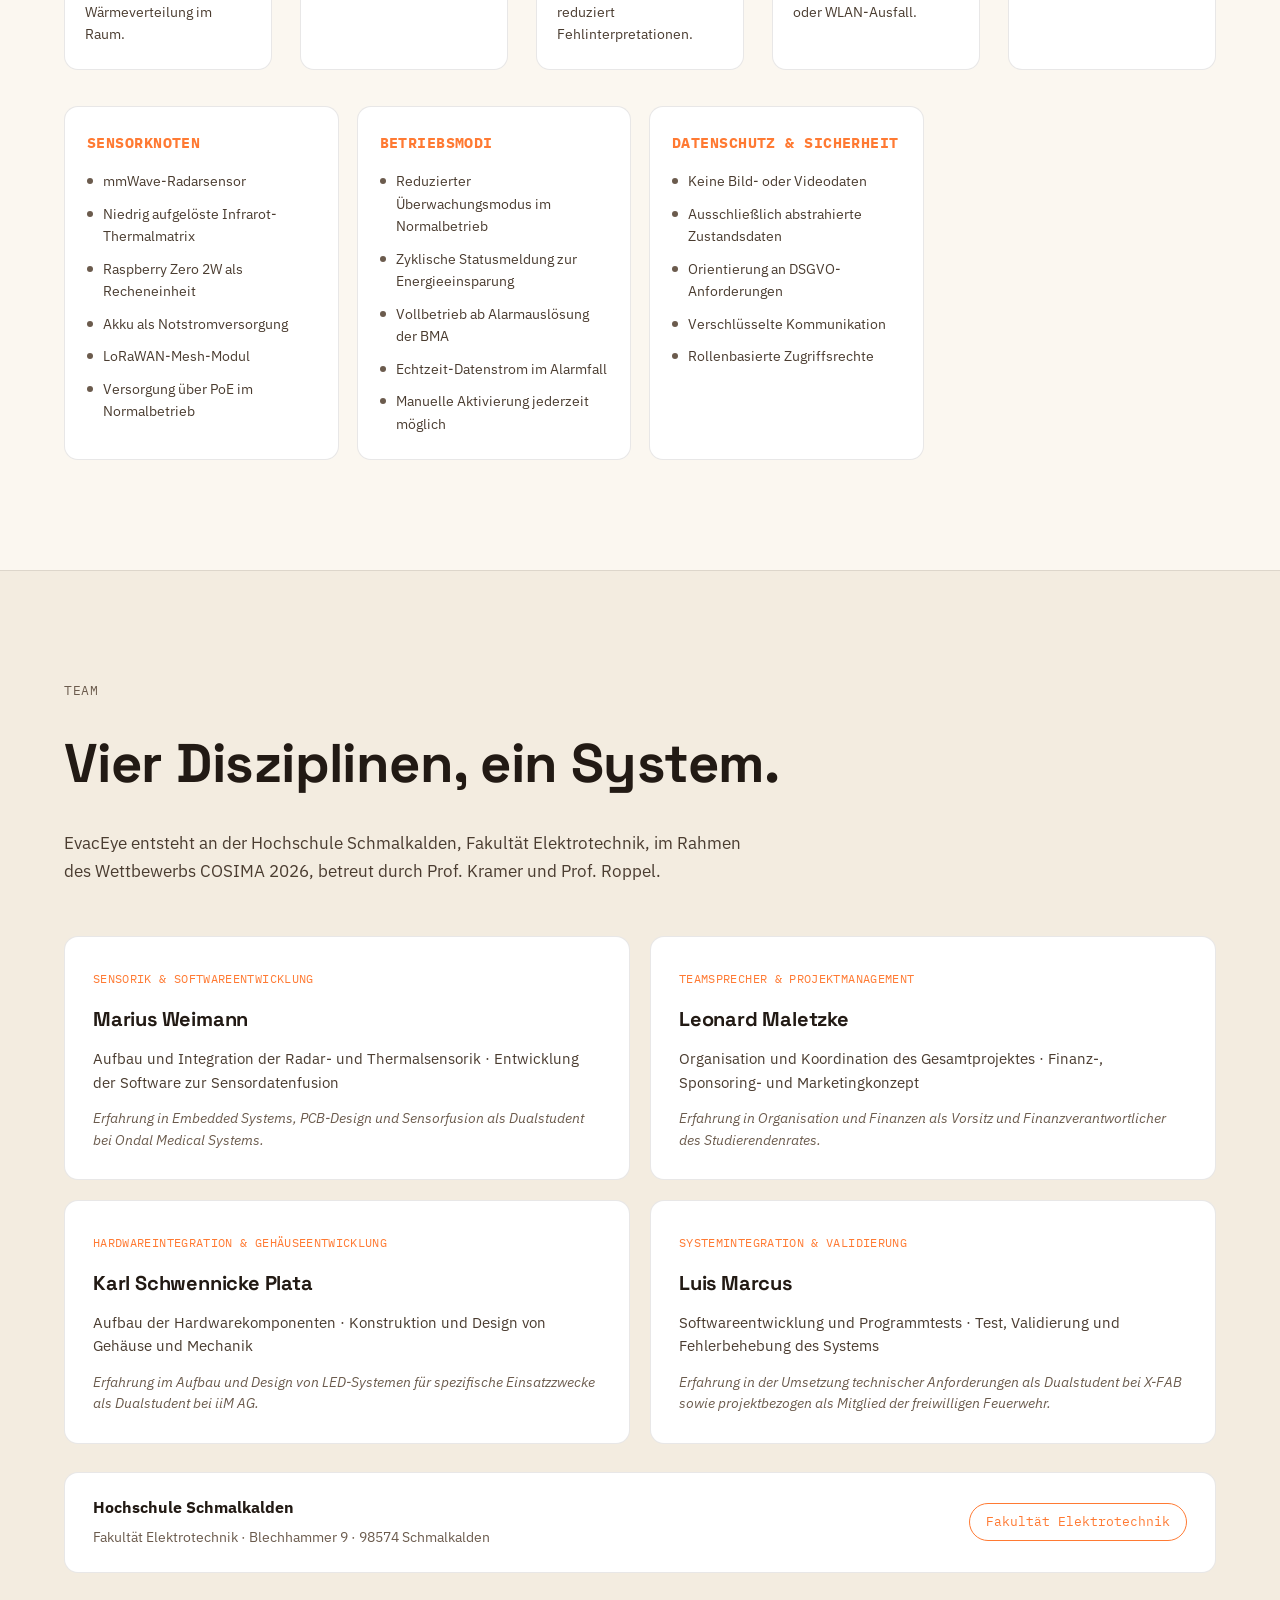
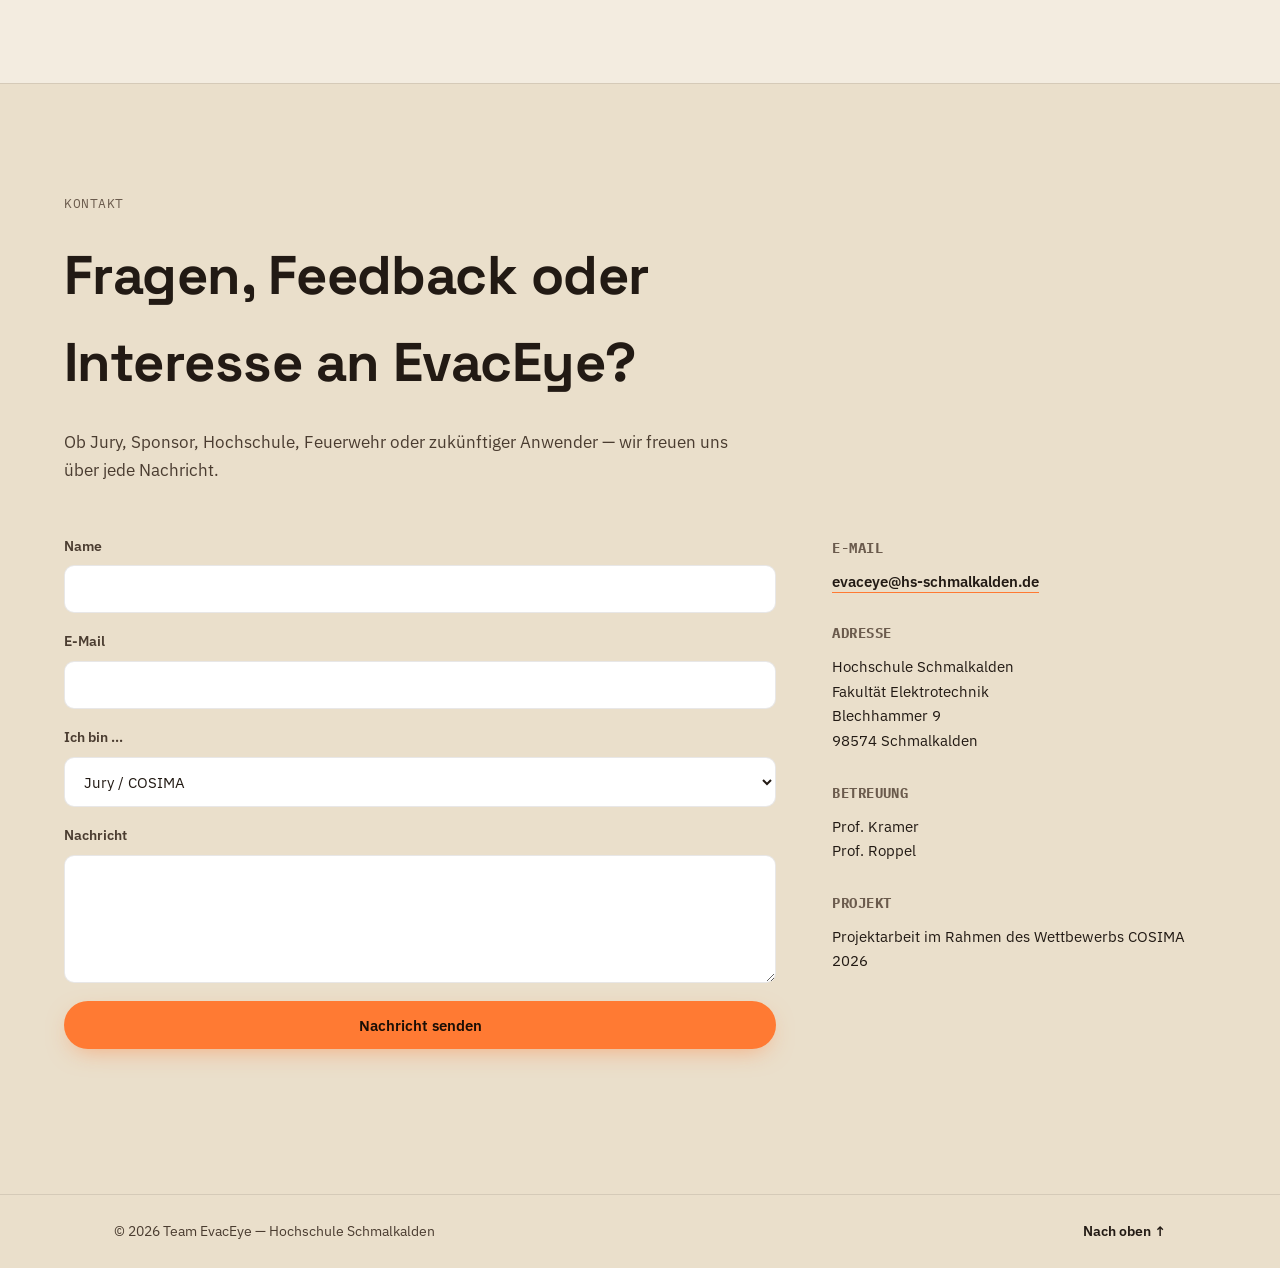
==== commit 26f0b640: "Add files via upload" ====
--- a/index.html
+++ b/index.html
@@ -60,14 +60,21 @@
         </div>
       </div>
 
-      <div class="video-wrap video-wrap--hero">
-        <iframe
-          src="https://www.youtube-nocookie.com/embed/sJlP3NGSkGA"
-          title="EvacEye Vortrag"
-          allow="accelerometer; autoplay; clipboard-write; encrypted-media; gyroscope; picture-in-picture"
-          allowfullscreen
-          loading="lazy">
-        </iframe>
+      <div class="video-card">
+        <div class="video-card-head">
+          <span class="video-card-eyebrow"><span class="dot dot--occupied"></span>Vortrag</span>
+          <span class="video-card-event">E-Science-Day 2026 · Hochschule Schmalkalden</span>
+        </div>
+        <div class="video-wrap video-wrap--hero">
+          <iframe
+            src="https://www.youtube-nocookie.com/embed/sJlP3NGSkGA"
+            title="EvacEye Vortrag beim E-Science-Day 2026"
+            allow="accelerometer; autoplay; clipboard-write; encrypted-media; gyroscope; picture-in-picture"
+            allowfullscreen
+            loading="lazy">
+          </iframe>
+        </div>
+        <p class="video-card-caption">Unser Vortrag zu EvacEye beim E-Science-Day 2026 der Hochschule Schmalkalden — dort haben wir das Projekt erstmals vorgestellt.</p>
       </div>
     </div>
 
--- a/style.css
+++ b/style.css
@@ -431,8 +431,9 @@
   background: #000;
 }
 .video-wrap--hero {
-  max-width: 640px;
-  margin-top: 36px;
+  max-width: none;
+  margin-top: 0;
+  border-radius: 10px;
 }
 .video-wrap iframe {
   position: absolute;
@@ -440,6 +441,43 @@
   width: 100%;
   height: 100%;
   border: 0;
+}
+
+.video-card {
+  background: var(--panel);
+  border: 1px solid var(--panel-line);
+  border-radius: var(--radius);
+  padding: 18px;
+  max-width: 640px;
+  margin-top: 36px;
+  box-shadow: 0 30px 60px -30px rgba(34, 26, 20, 0.25);
+}
+.video-card-head {
+  display: flex;
+  justify-content: space-between;
+  align-items: center;
+  flex-wrap: wrap;
+  gap: 8px;
+  margin-bottom: 14px;
+  font-family: var(--font-mono);
+  font-size: 0.78rem;
+}
+.video-card-eyebrow {
+  display: flex;
+  align-items: center;
+  gap: 7px;
+  color: var(--text-mid);
+  text-transform: uppercase;
+  letter-spacing: 0.04em;
+}
+.video-card-event {
+  color: var(--text-low);
+}
+.video-card-caption {
+  margin-top: 14px;
+  font-size: 0.92rem;
+  color: var(--text-mid);
+  line-height: 1.5;
 }
 
 .section-inner { max-width: var(--maxw); margin: 0 auto; }
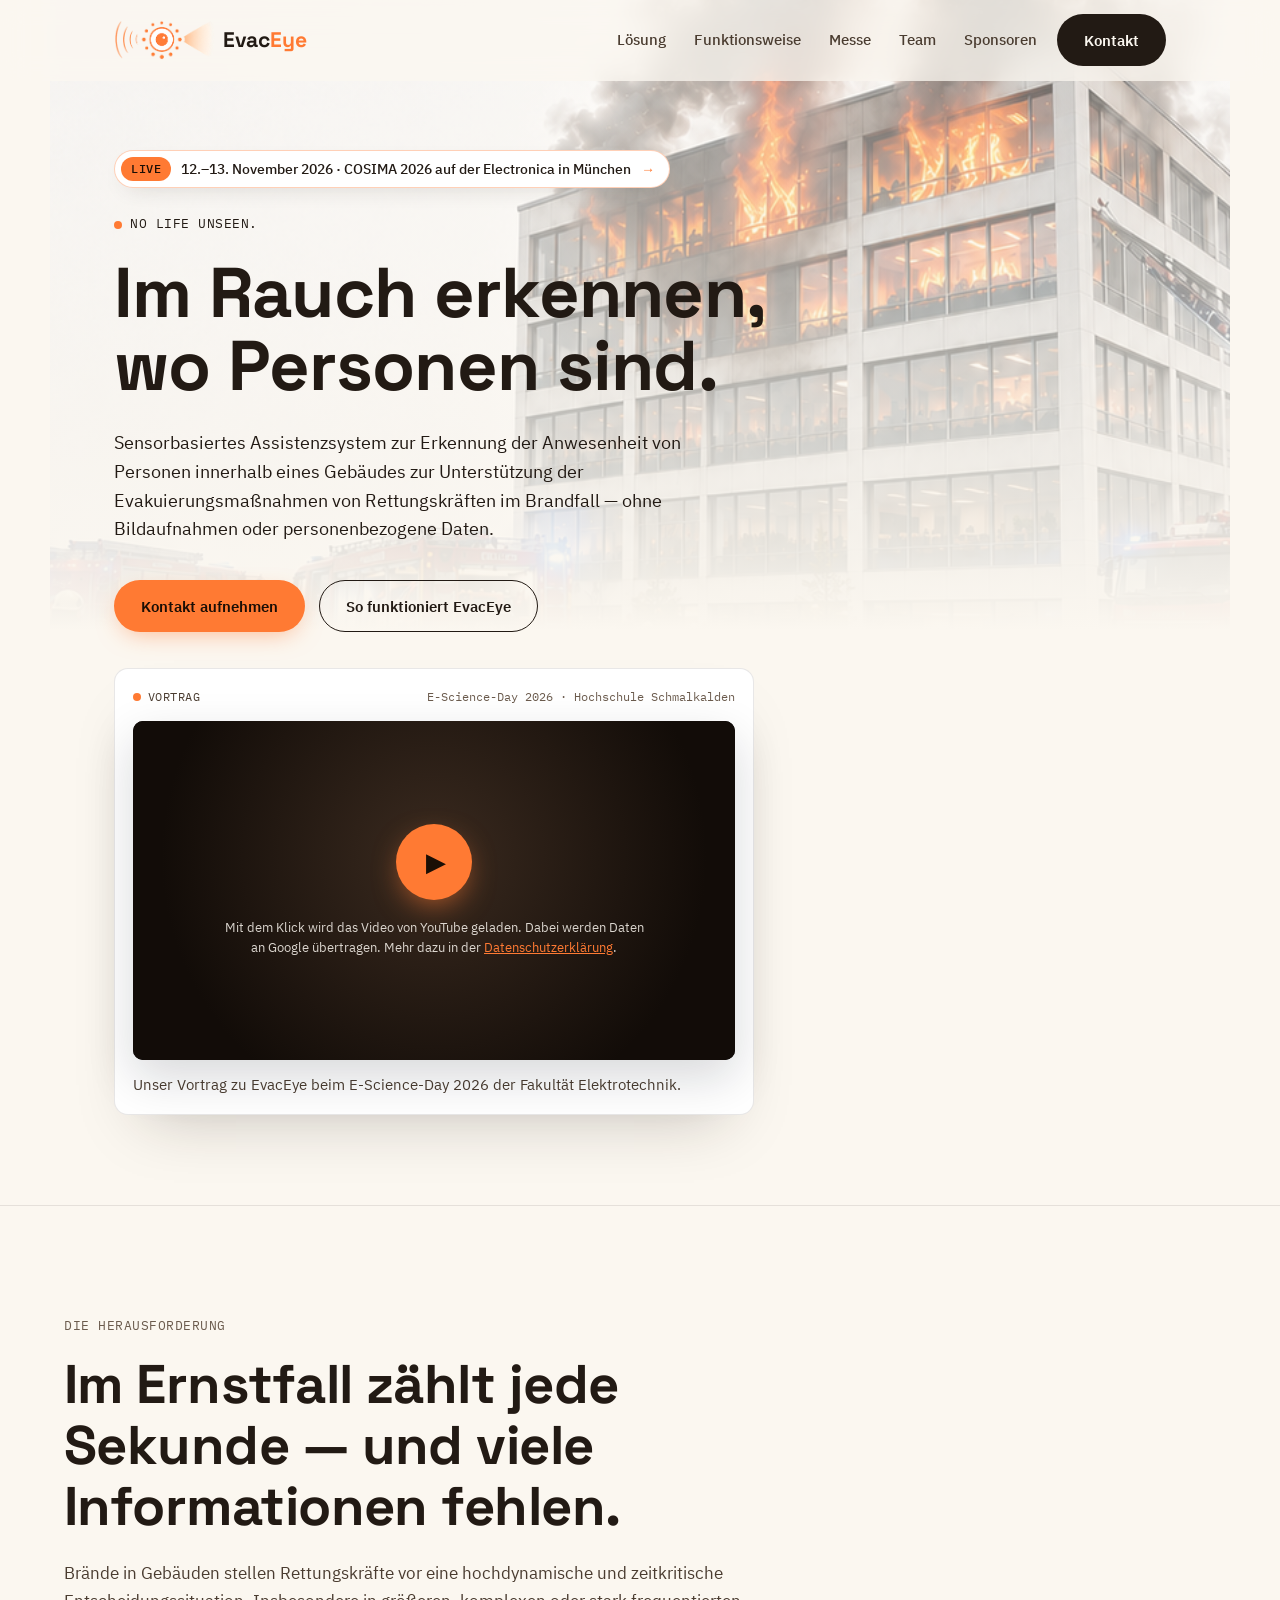
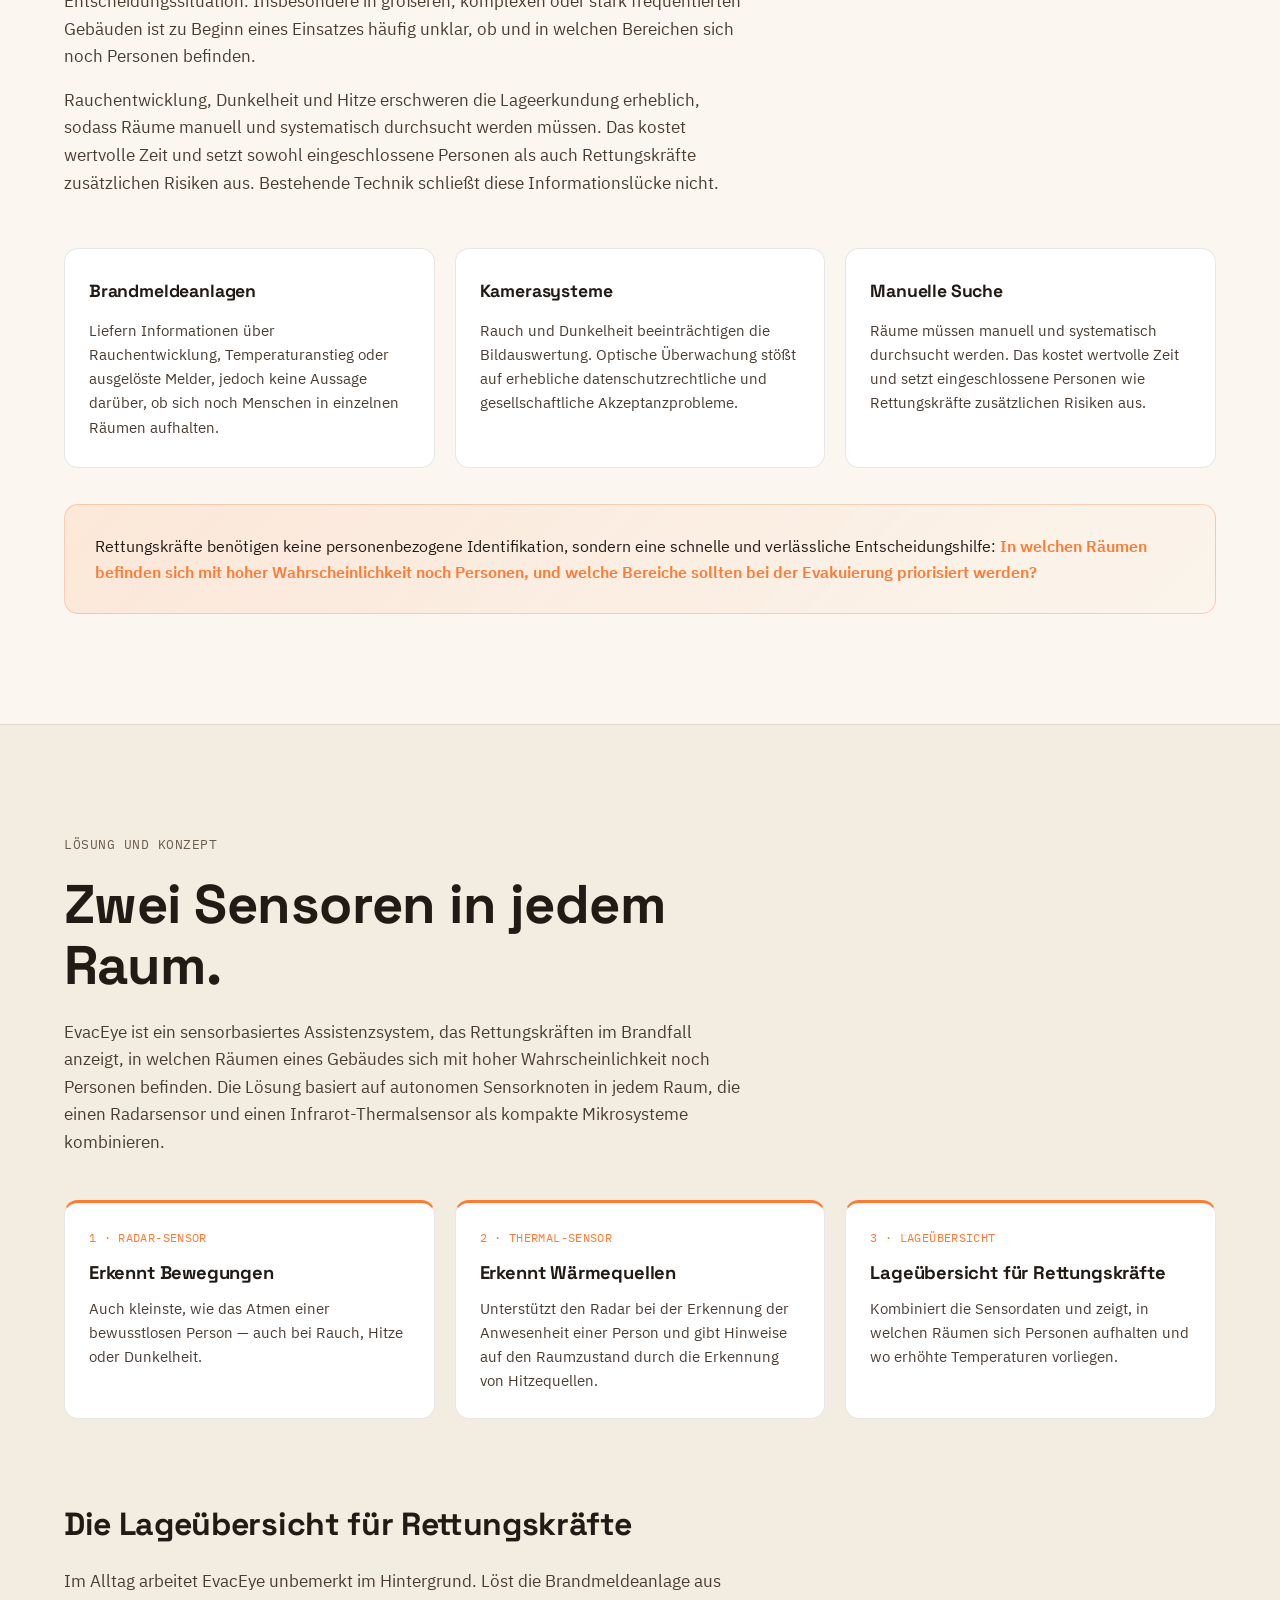
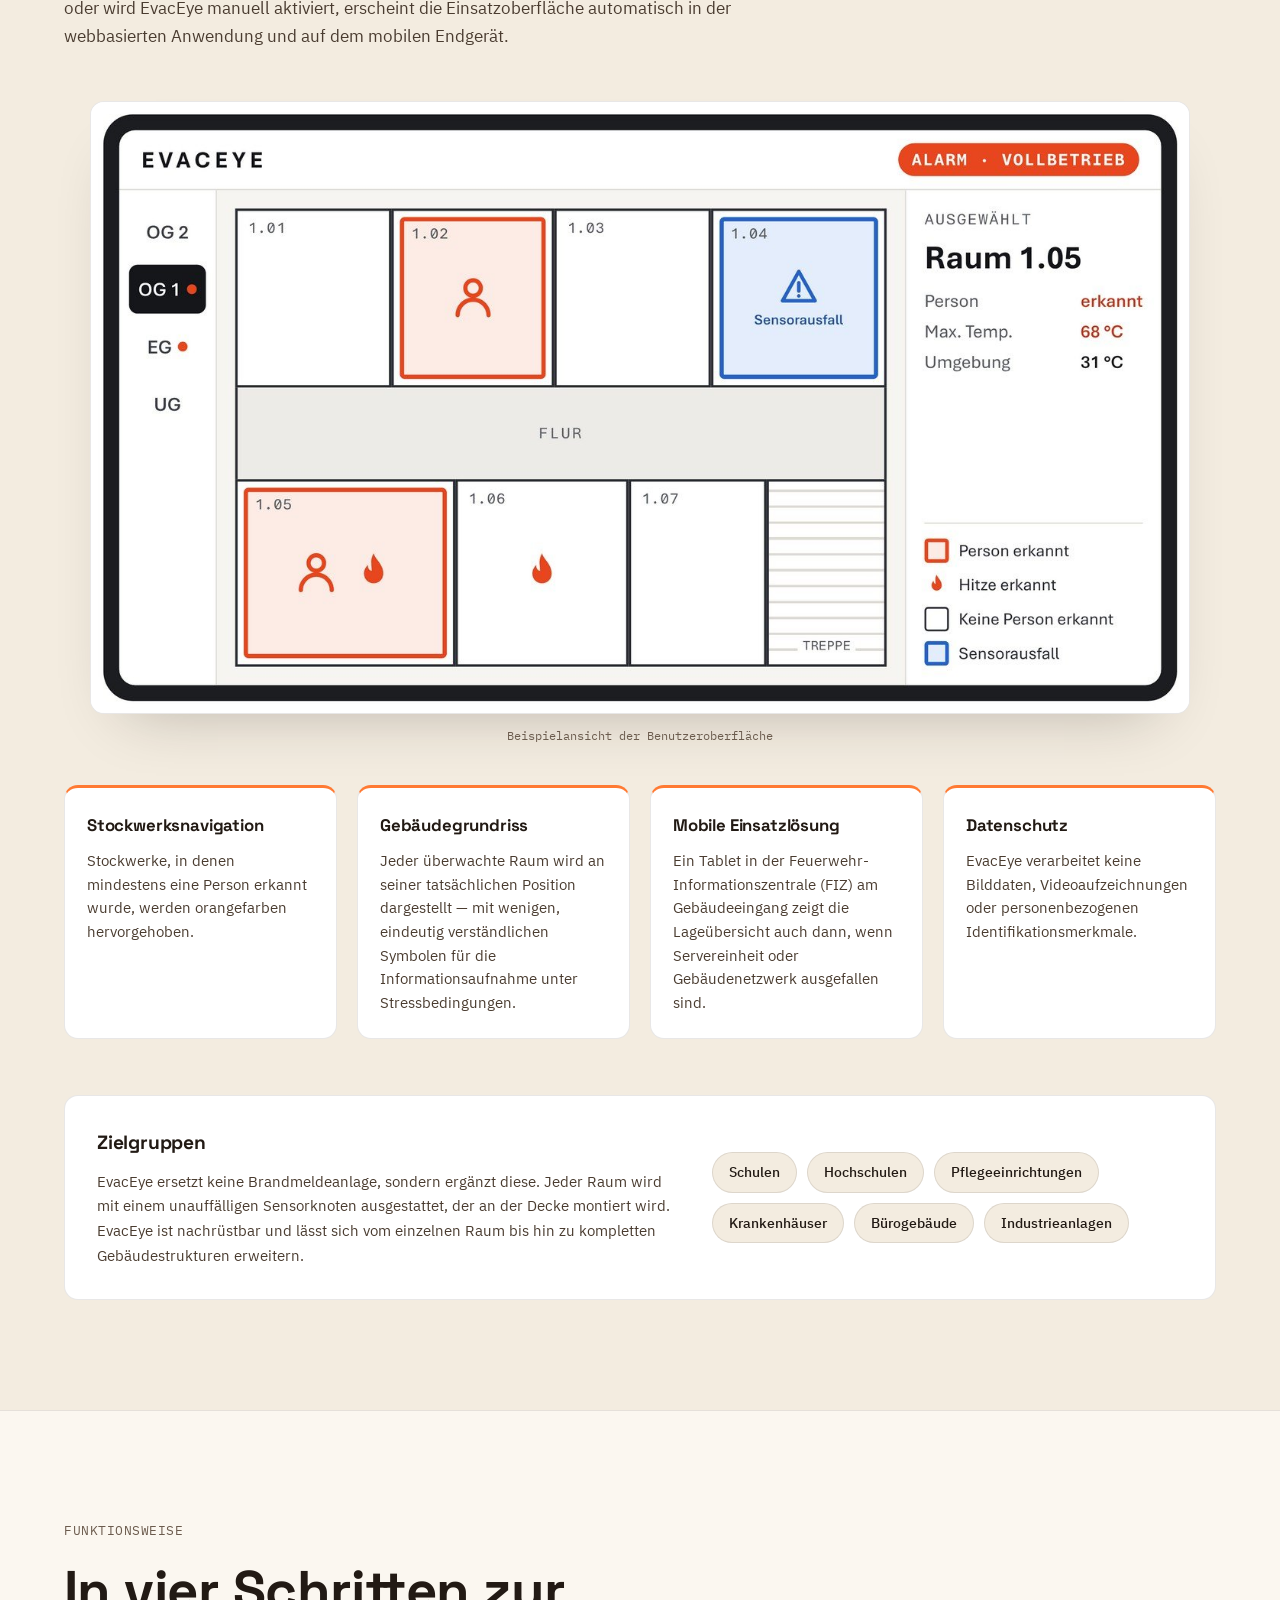
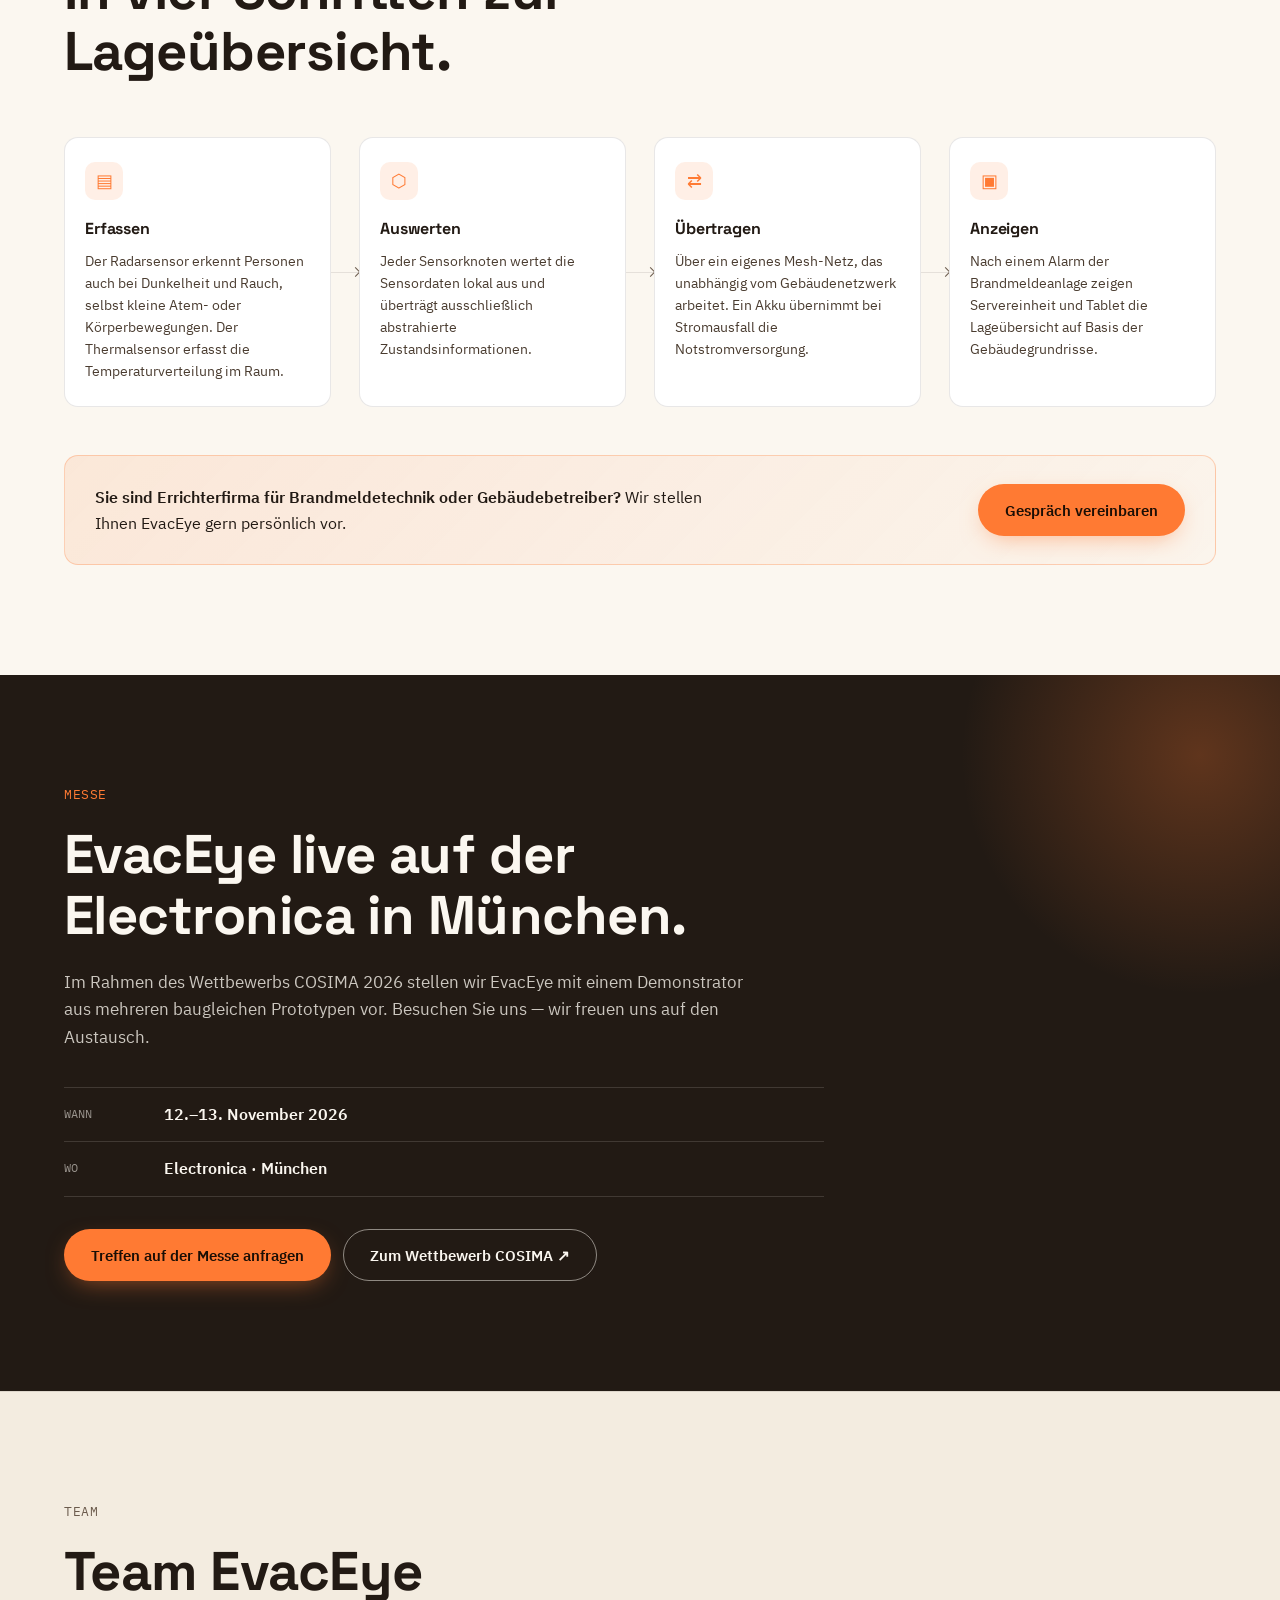
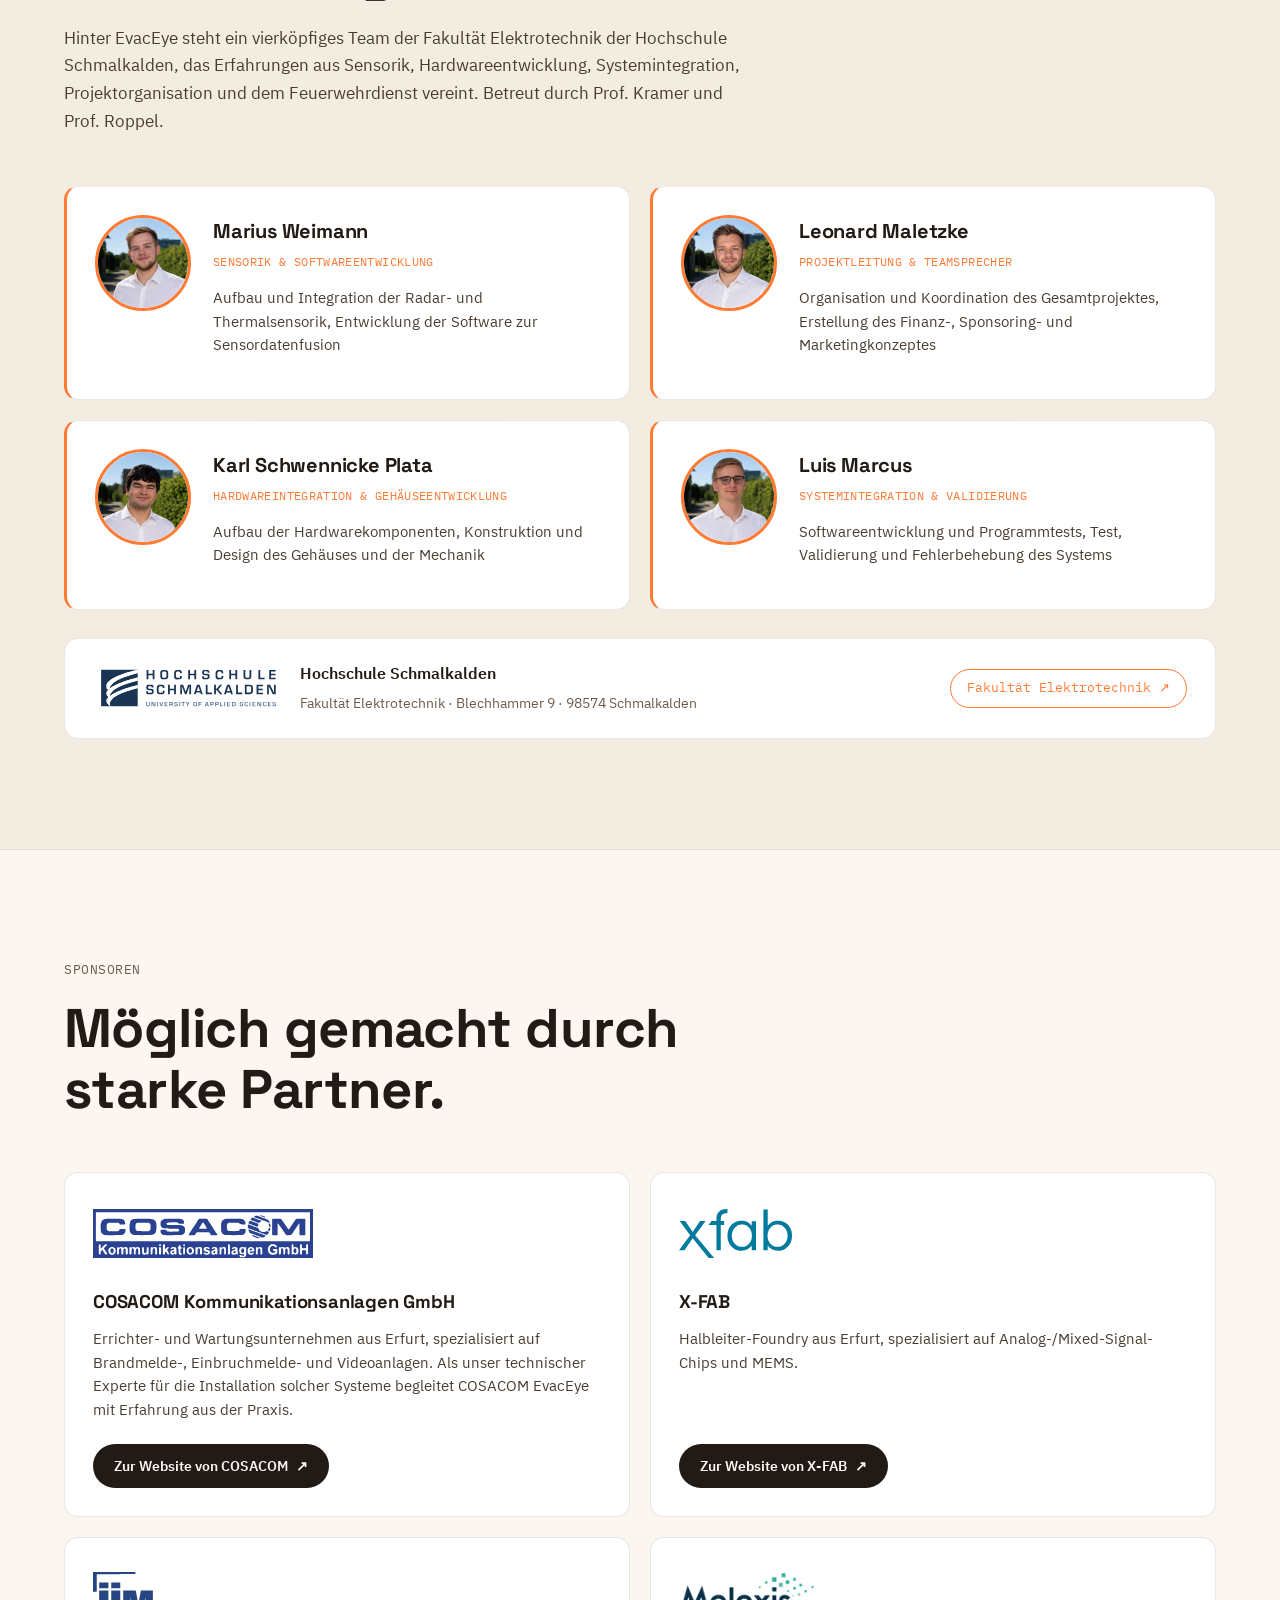
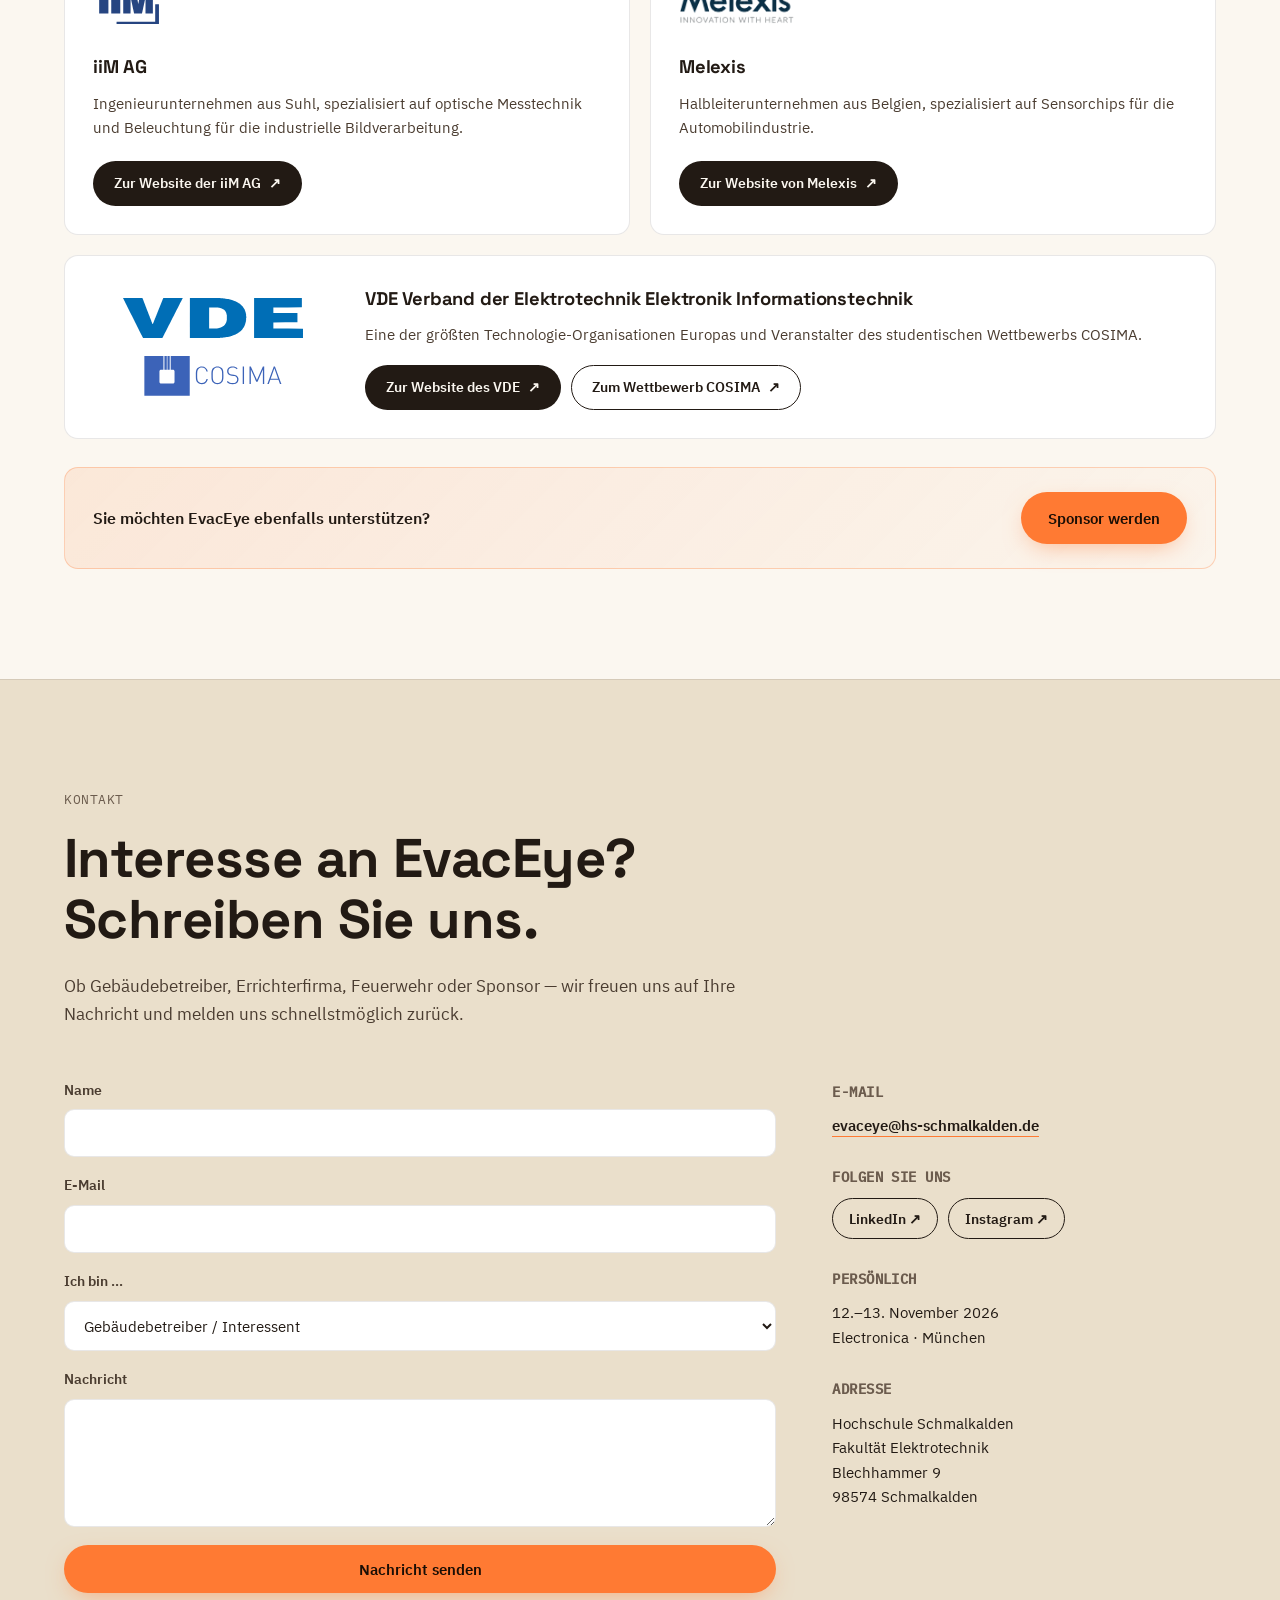
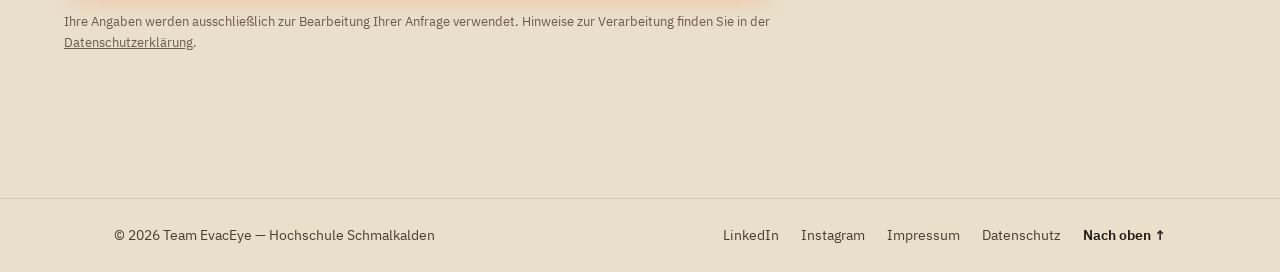
==== commit 178874ea: "Add files via upload" ====
--- a/index.html
+++ b/index.html
@@ -7,10 +7,13 @@
   <link rel="icon" href="favicon.ico">
   <link rel="icon" type="image/png" sizes="48x48" href="favicon-48x48.png">
   <link rel="icon" type="image/png" sizes="192x192" href="favicon-192x192.png">
-<meta name="description" content="EvacEye ist ein sensorbasiertes Assistenzsystem auf Radar- und Thermalbasis, das Einsatzkräften im Brandfall in Echtzeit zeigt, in welchen Räumen sich noch Personen befinden — ohne Kamera, ohne Bilddaten.">
-<link rel="preconnect" href="https://fonts.googleapis.com">
-<link rel="preconnect" href="https://fonts.gstatic.com" crossorigin>
-<link href="https://fonts.googleapis.com/css2?family=Space+Grotesk:wght@500;600;700&family=IBM+Plex+Sans:wght@400;500;600&family=IBM+Plex+Mono:wght@400;500&display=swap" rel="stylesheet">
+<meta name="description" content="Sensorbasiertes Assistenzsystem zur Erkennung der Anwesenheit von Personen innerhalb eines Gebäudes zur Unterstützung der Evakuierungsmaßnahmen von Rettungskräften im Brandfall.">
+<meta property="og:type" content="website">
+<meta property="og:url" content="https://evaceye.de/">
+<meta property="og:title" content="EvacEye — No life unseen.">
+<meta property="og:description" content="Sensorbasiertes Assistenzsystem zur Erkennung der Anwesenheit von Personen innerhalb eines Gebäudes zur Unterstützung der Evakuierungsmaßnahmen von Rettungskräften im Brandfall.">
+<meta property="og:image" content="https://evaceye.de/assets/logo.png">
+<link rel="stylesheet" href="assets/fonts/fonts.css">
 <link rel="stylesheet" href="style.css">
 </head>
 <body>
@@ -24,13 +27,13 @@
       <span class="brand-word"><span class="brand-word-evac">Evac</span><span class="brand-word-eye">Eye</span></span>
     </a>
     <nav class="main-nav" id="mainNav">
-      <a href="#problem">Problem</a>
       <a href="#loesung">Lösung</a>
-      <a href="#technik">Technik</a>
+      <a href="#technik">Funktionsweise</a>
+      <a href="#messe">Messe</a>
       <a href="#team">Team</a>
-      <a href="#kontakt">Kontakt</a>
+      <a href="#sponsoren">Sponsoren</a>
     </nav>
-    <a href="https://www.cosima-mems.de/de" target="_blank" rel="noopener" class="btn btn--cosima-small">COSIMA 2026</a>
+    <a href="#kontakt" class="btn btn--cosima-small">Kontakt</a>
     <button class="nav-toggle" id="navToggle" aria-label="Menü öffnen" aria-expanded="false" aria-controls="mainNav">
       <span></span><span></span><span></span>
     </button>
@@ -46,17 +49,18 @@
       <div class="hero-bg-fade"></div>
     </div>
     <div class="hero-inner">
-      <p class="eyebrow"><span class="dot dot--occupied"></span>Projektarbeit · Wettbewerb COSIMA 2026</p>
+      <a href="#messe" class="announce">
+        <span class="announce-tag">Live</span>
+        <span>12.–13. November 2026 · COSIMA 2026 auf der Electronica in München</span>
+        <span class="announce-arrow" aria-hidden="true">→</span>
+      </a>
+      <p class="eyebrow"><span class="dot dot--occupied"></span>No life unseen.</p>
       <h1 class="hero-title">Im Rauch erkennen,<br>wo Personen sind.</h1>
-      <p class="hero-sub">EvacEye erkennt mit Radar- und Thermalsensorik, in welchen Räumen sich im Brandfall noch Personen befinden — ganz ohne Kamera, ohne Bildaufnahme, ohne Identifikation. Einsatzkräfte erhalten so in Sekunden statt Minuten eine verlässliche Lageübersicht.</p>
+      <p class="hero-sub">Sensorbasiertes Assistenzsystem zur Erkennung der Anwesenheit von Personen innerhalb eines Gebäudes zur Unterstützung der Evakuierungsmaßnahmen von Rettungskräften im Brandfall — ohne Bildaufnahmen oder personenbezogene Daten.</p>
       <div class="hero-actions">
         <div class="hero-actions-row">
-          <a href="#loesung" class="btn btn--primary">Funktionsweise ansehen</a>
-          <a href="https://www.cosima-mems.de/de" target="_blank" rel="noopener" class="btn btn--cosima">Zum Wettbewerb COSIMA</a>
-        </div>
-        <div class="hero-actions-row">
-          <a href="#team" class="btn btn--team">Team kennenlernen</a>
-          <a href="https://www.hs-schmalkalden.de/hochschule/fakultaeten/fakultaet-elektrotechnik" target="_blank" rel="noopener" class="btn btn--hochschule">Hochschule Schmalkalden</a>
+          <a href="#kontakt" class="btn btn--primary">Kontakt aufnehmen</a>
+          <a href="#loesung" class="btn btn--cosima">So funktioniert EvacEye</a>
         </div>
       </div>
 
@@ -66,203 +70,172 @@
           <span class="video-card-event">E-Science-Day 2026 · Hochschule Schmalkalden</span>
         </div>
         <div class="video-wrap video-wrap--hero">
-          <iframe
-            src="https://www.youtube-nocookie.com/embed/sJlP3NGSkGA"
-            title="EvacEye Vortrag beim E-Science-Day 2026"
-            allow="accelerometer; autoplay; clipboard-write; encrypted-media; gyroscope; picture-in-picture"
-            allowfullscreen
-            loading="lazy">
-          </iframe>
-        </div>
-        <p class="video-card-caption">Unser Vortrag zu EvacEye beim E-Science-Day 2026 der Hochschule Schmalkalden — dort haben wir das Projekt erstmals vorgestellt.</p>
-      </div>
-    </div>
-
-    <div class="hero-floorplan" role="img" aria-label="Schematische Live-Ansicht eines überwachten Geschosses mit vier Räumen: Erkannte Person, erkannte Person mit Hitzeentwicklung, kein Befund und Sensorausfall.">
-      <div class="floorplan-card">
-        <div class="floorplan-head">
-          <span class="floorplan-title">Geschoss 02 — Ostflügel</span>
-          <span class="floorplan-live"><span class="dot dot--occupied" id="liveDot"></span>Alarmbetrieb aktiv</span>
-        </div>
-        <div class="floorplan-grid">
-          <div class="room is-occupied" tabindex="0">
-            <span class="room-label">Raum 204</span>
-            <span class="room-icon" aria-hidden="true">●</span>
-            <span class="room-status">1 Person erkannt</span>
-          </div>
-          <div class="room is-hot" tabindex="0">
-            <span class="room-label">Raum 205</span>
-            <span class="room-icon room-icon--flame" aria-hidden="true">▲</span>
-            <span class="room-status">Person + erhöhte Temperatur</span>
-          </div>
-          <div class="room is-clear" tabindex="0">
-            <span class="room-label">Raum 206</span>
-            <span class="room-icon" aria-hidden="true">–</span>
-            <span class="room-status">Kein Befund</span>
-          </div>
-          <div class="room is-offline" tabindex="0">
-            <span class="room-label">Raum 207</span>
-            <span class="room-icon" aria-hidden="true">!</span>
-            <span class="room-status">Sensorausfall</span>
-          </div>
-        </div>
-        <div class="floorplan-legend">
-          <span><i class="legend-dot legend-dot--occupied"></i>Person erkannt</span>
-          <span><i class="legend-dot legend-dot--hot"></i>+ Hitze</span>
-          <span><i class="legend-dot legend-dot--clear"></i>Kein Befund</span>
-          <span><i class="legend-dot legend-dot--offline"></i>Sensorausfall</span>
-        </div>
-      </div>
-    </div>
-
-    <div class="hero-meta">
-      <div class="meta-item"><span class="meta-num">&lt;5s</span><span class="meta-label">bis zur Lageübersicht im Alarmfall</span></div>
-      <div class="meta-item"><span class="meta-num">0</span><span class="meta-label">Kameras, Bilddaten oder Identifikation</span></div>
-      <div class="meta-item"><span class="meta-num">2</span><span class="meta-label">unabhängige Übertragungswege je Sensor</span></div>
-    </div>
+          <div class="video-consent" id="videoConsent" data-video-id="sJlP3NGSkGA" data-video-title="EvacEye Vortrag beim E-Science-Day 2026">
+            <button type="button" class="video-play" id="videoPlay" aria-label="Video laden und abspielen">
+              <span class="video-play-icon" aria-hidden="true">▶</span>
+            </button>
+            <p class="video-consent-text">Mit dem Klick wird das Video von YouTube geladen. Dabei werden Daten an Google übertragen. Mehr dazu in der <a href="datenschutz.html#youtube">Datenschutzerklärung</a>.</p>
+          </div>
+        </div>
+        <p class="video-card-caption">Unser Vortrag zu EvacEye beim E-Science-Day 2026 der Fakultät Elektrotechnik.</p>
+      </div>
+    </div>
+
   </section>
 
   <!-- ============ PROBLEM ============ -->
   <section class="section section--problem" id="problem">
     <div class="section-inner">
-      <p class="section-eyebrow">Problemstellung</p>
-      <h2 class="section-title">Im Ernstfall zählt jede Sekunde — und jede Information fehlt.</h2>
-      <p class="section-lead">Brände in Gebäuden sind hochdynamisch und zeitkritisch. Rauch, Dunkelheit und Hitze erschweren die Lageerkundung erheblich. Zu Beginn eines Einsatzes ist oft unklar, ob und wo sich noch Personen befinden — Räume müssen manuell durchsucht werden. Das kostet Zeit und setzt Rettungskräfte wie Eingeschlossene zusätzlichen Risiken aus.</p>
+      <p class="section-eyebrow">Die Herausforderung</p>
+      <h2 class="section-title">Im Ernstfall zählt jede Sekunde — und viele Informationen fehlen.</h2>
+      <p class="section-lead">Brände in Gebäuden stellen Rettungskräfte vor eine hochdynamische und zeitkritische Entscheidungssituation. Insbesondere in größeren, komplexen oder stark frequentierten Gebäuden ist zu Beginn eines Einsatzes häufig unklar, ob und in welchen Bereichen sich noch Personen befinden.</p>
+      <p class="section-lead section-lead--follow">Rauchentwicklung, Dunkelheit und Hitze erschweren die Lageerkundung erheblich, sodass Räume manuell und systematisch durchsucht werden müssen. Das kostet wertvolle Zeit und setzt sowohl eingeschlossene Personen als auch Rettungskräfte zusätzlichen Risiken aus. Bestehende Technik schließt diese Informationslücke nicht.</p>
 
       <div class="problem-grid">
         <article class="problem-card">
           <h3>Brandmeldeanlagen</h3>
-          <p>Melden Rauch und Temperaturanstieg, aber keine Aussage darüber, ob sich noch Personen im Raum aufhalten.</p>
+          <p>Liefern Informationen über Rauchentwicklung, Temperaturanstieg oder ausgelöste Melder, jedoch keine Aussage darüber, ob sich noch Menschen in einzelnen Räumen aufhalten.</p>
         </article>
         <article class="problem-card">
           <h3>Kamerasysteme</h3>
-          <p>Versagen bei Rauch und Dunkelheit optisch und werfen erhebliche datenschutzrechtliche Akzeptanzprobleme auf.</p>
+          <p>Rauch und Dunkelheit beeinträchtigen die Bildauswertung. Optische Überwachung stößt auf erhebliche datenschutzrechtliche und gesellschaftliche Akzeptanzprobleme.</p>
         </article>
         <article class="problem-card">
           <h3>Manuelle Suche</h3>
-          <p>Systematisches Durchsuchen jedes Raumes kostet wertvolle Zeit und erhöht das Risiko für Einsatzkräfte.</p>
+          <p>Räume müssen manuell und systematisch durchsucht werden. Das kostet wertvolle Zeit und setzt eingeschlossene Personen wie Rettungskräfte zusätzlichen Risiken aus.</p>
         </article>
       </div>
 
       <div class="callout">
-        <p>Die zentrale Frage im Einsatz: <strong>In welchen Räumen befinden sich mit hoher Wahrscheinlichkeit noch Personen — und welche Bereiche sollten bei der Evakuierung priorisiert werden?</strong> Genau diese Lücke schließt EvacEye.</p>
-      </div>
-    </div>
-  </section>
-
-  <!-- ============ LÖSUNG ============ -->
+        <p>Rettungskräfte benötigen keine personenbezogene Identifikation, sondern eine schnelle und verlässliche Entscheidungshilfe: <strong>In welchen Räumen befinden sich mit hoher Wahrscheinlichkeit noch Personen, und welche Bereiche sollten bei der Evakuierung priorisiert werden?</strong></p>
+      </div>
+    </div>
+  </section>
+
+  <!-- ============ PRODUKT ============ -->
   <section class="section section--loesung" id="loesung">
     <div class="section-inner">
-      <p class="section-eyebrow">Lösung</p>
-      <h2 class="section-title">Eine Lageübersicht statt eines Rohdatenstroms.</h2>
-      <p class="section-lead">EvacEye verarbeitet Radar- und Thermaldaten direkt am Sensor und übergibt nur das, was im Einsatz zählt: eine klare, raumscharfe Zustandsinformation. Im Normalbetrieb arbeitet das System lautlos im Hintergrund — erst im Alarmfall übernimmt die Einsatzoberfläche.</p>
-
-      <div class="loesung-layout">
-        <div class="loesung-text">
-          <div class="feature-row">
-            <h3>Stockwerksnavigation</h3>
-            <p>Eine Übersicht aller Etagen zeigt sofort, welche Stockwerke noch Personen enthalten — markiert in Orange, lange bevor eine Etage überhaupt geöffnet wird.</p>
-          </div>
-          <div class="feature-row">
-            <h3>Raumscharfe Darstellung</h3>
-            <p>Jeder Raum erscheint an seiner tatsächlichen Position im Grundriss. Personenerkennung, Hitzeentwicklung und Sensorausfall werden über wenige, eindeutige Symbole kommuniziert — bewusst reduziert für die Informationsaufnahme unter Stress.</p>
-          </div>
-          <div class="feature-row">
-            <h3>Web &amp; mobil identisch</h3>
-            <p>Dieselbe Oberfläche läuft auf dem Leitstellen-Rechner und auf einem Tablet am Gebäudeeingang. Ein Bedienkonzept, keine Umgewöhnung im Einsatz.</p>
-          </div>
-          <div class="feature-row">
-            <h3>Nur Zustandsdaten, keine Bilder</h3>
-            <p>Pro Raum: Anwesenheit, Personenzahl, maximale und aktuelle Temperatur. Keine Rohdaten, keine Kamerabilder, keine Identifikation einzelner Personen.</p>
-          </div>
-        </div>
-
-        <div class="loesung-visual">
-          <div class="room-detail-card">
-            <span class="room-detail-eyebrow">Rauminformationen — Raum 205</span>
-            <ul class="room-detail-list">
-              <li><span>Erkannte Personen</span><strong>1</strong></li>
-              <li><span>Maximale Temperatur</span><strong>61 °C</strong></li>
-              <li><span>Umgebungstemperatur</span><strong>34 °C</strong></li>
-              <li><span>Status</span><strong class="status-flag">Priorität: hoch</strong></li>
-            </ul>
-            <p class="room-detail-note">Entscheidungshilfe, keine Ersatzkontrolle — die finale Freigabe jedes Bereichs bleibt bei den Einsatzkräften vor Ort.</p>
-          </div>
-        </div>
-      </div>
-    </div>
-  </section>
-
-  <!-- ============ TECHNIK ============ -->
+      <p class="section-eyebrow">Lösung und Konzept</p>
+      <h2 class="section-title">Zwei Sensoren in jedem Raum.</h2>
+      <p class="section-lead">EvacEye ist ein sensorbasiertes Assistenzsystem, das Rettungskräften im Brandfall anzeigt, in welchen Räumen eines Gebäudes sich mit hoher Wahrscheinlichkeit noch Personen befinden. Die Lösung basiert auf autonomen Sensorknoten in jedem Raum, die einen Radarsensor und einen Infrarot-Thermalsensor als kompakte Mikrosysteme kombinieren.</p>
+
+      <div class="sensor-grid">
+        <article class="sensor-card">
+          <span class="sensor-tag">1 · Radar-Sensor</span>
+          <h3>Erkennt Bewegungen</h3>
+          <p>Auch kleinste, wie das Atmen einer bewusstlosen Person — auch bei Rauch, Hitze oder Dunkelheit.</p>
+        </article>
+        <article class="sensor-card">
+          <span class="sensor-tag">2 · Thermal-Sensor</span>
+          <h3>Erkennt Wärmequellen</h3>
+          <p>Unterstützt den Radar bei der Erkennung der Anwesenheit einer Person und gibt Hinweise auf den Raumzustand durch die Erkennung von Hitzequellen.</p>
+        </article>
+        <article class="sensor-card">
+          <span class="sensor-tag">3 · Lageübersicht</span>
+          <h3>Lageübersicht für Rettungskräfte</h3>
+          <p>Kombiniert die Sensordaten und zeigt, in welchen Räumen sich Personen aufhalten und wo erhöhte Temperaturen vorliegen.</p>
+        </article>
+      </div>
+
+      <h3 class="sub-title">Die Lageübersicht für Rettungskräfte</h3>
+      <p class="section-lead">Im Alltag arbeitet EvacEye unbemerkt im Hintergrund. Löst die Brandmeldeanlage aus oder wird EvacEye manuell aktiviert, erscheint die Einsatzoberfläche automatisch in der webbasierten Anwendung und auf dem mobilen Endgerät.</p>
+
+      <figure class="figure figure--hero">
+        <img src="assets/benutzeroberflaeche.jpg" alt="Beispielansicht der EvacEye-Benutzeroberfläche auf einem Tablet mit Stockwerksnavigation, Gebäudegrundriss und Rauminformationen." loading="lazy" width="1438" height="799">
+        <figcaption>Beispielansicht der Benutzeroberfläche</figcaption>
+      </figure>
+
+      <div class="feature-grid">
+        <article class="feature-card">
+          <h3>Stockwerksnavigation</h3>
+          <p>Stockwerke, in denen mindestens eine Person erkannt wurde, werden orangefarben hervorgehoben.</p>
+        </article>
+        <article class="feature-card">
+          <h3>Gebäudegrundriss</h3>
+          <p>Jeder überwachte Raum wird an seiner tatsächlichen Position dargestellt — mit wenigen, eindeutig verständlichen Symbolen für die Informationsaufnahme unter Stressbedingungen.</p>
+        </article>
+        <article class="feature-card">
+          <h3>Mobile Einsatzlösung</h3>
+          <p>Ein Tablet in der Feuerwehr-Informationszentrale (FIZ) am Gebäudeeingang zeigt die Lageübersicht auch dann, wenn Servereinheit oder Gebäudenetzwerk ausgefallen sind.</p>
+        </article>
+        <article class="feature-card">
+          <h3>Datenschutz</h3>
+          <p>EvacEye verarbeitet keine Bilddaten, Videoaufzeichnungen oder personenbezogenen Identifikationsmerkmale.</p>
+        </article>
+      </div>
+
+      <div class="usecase">
+        <div class="usecase-text">
+          <h3>Zielgruppen</h3>
+          <p>EvacEye ersetzt keine Brandmeldeanlage, sondern ergänzt diese. Jeder Raum wird mit einem unauffälligen Sensorknoten ausgestattet, der an der Decke montiert wird. EvacEye ist nachrüstbar und lässt sich vom einzelnen Raum bis hin zu kompletten Gebäudestrukturen erweitern.</p>
+        </div>
+        <ul class="chip-list" aria-label="Zielgruppen">
+          <li>Schulen</li>
+          <li>Hochschulen</li>
+          <li>Pflegeeinrichtungen</li>
+          <li>Krankenhäuser</li>
+          <li>Bürogebäude</li>
+          <li>Industrieanlagen</li>
+        </ul>
+      </div>
+    </div>
+  </section>
+
+  <!-- ============ FUNKTIONSWEISE ============ -->
   <section class="section section--technik" id="technik">
     <div class="section-inner">
-      <p class="section-eyebrow">Technik</p>
-      <h2 class="section-title">Vom Sensorknoten bis zur Lageübersicht.</h2>
-      <p class="section-lead">Jeder Raum wird durch einen eigenständigen Sensorknoten überwacht. Die Verarbeitung läuft mehrstufig — von der Rohsignalerfassung bis zur fertigen Zustandsinformation, die im Gebäudenetz ankommt.</p>
+      <p class="section-eyebrow">Funktionsweise</p>
+      <h2 class="section-title">In vier Schritten zur Lageübersicht.</h2>
 
       <div class="pipeline" role="list">
         <div class="pipeline-step" role="listitem">
           <span class="pipeline-icon" aria-hidden="true">▤</span>
-          <h3>Erfassung</h3>
-          <p>mmWave-Radar erkennt Bewegung, Entfernung und selbst feinste Mikrobewegungen wie Atmung — auch bei Rauch oder Dunkelheit. Ein Thermalsensor erfasst parallel die Wärmeverteilung im Raum.</p>
-        </div>
-        <div class="pipeline-connector" aria-hidden="true"></div>
-        <div class="pipeline-step" role="listitem">
-          <span class="pipeline-icon" aria-hidden="true">∿</span>
-          <h3>Vorverarbeitung</h3>
-          <p>Ein Raspberry Zero 2W filtert und glättet die Rohdaten direkt am Sensorknoten, um Messrauschen und kurzzeitige Fehlmessungen zu reduzieren.</p>
+          <h3>Erfassen</h3>
+          <p>Der Radarsensor erkennt Personen auch bei Dunkelheit und Rauch, selbst kleine Atem- oder Körperbewegungen. Der Thermalsensor erfasst die Temperaturverteilung im Raum.</p>
         </div>
         <div class="pipeline-connector" aria-hidden="true"></div>
         <div class="pipeline-step" role="listitem">
           <span class="pipeline-icon" aria-hidden="true">⬡</span>
-          <h3>Sensordatenfusion</h3>
-          <p>Bewegungs- und Wärmemuster werden zeitlich und räumlich abgeglichen. Anwesenheit wird nur erkannt, wenn beide Sensorspuren plausibel zusammenpassen — das reduziert Fehlinterpretationen.</p>
+          <h3>Auswerten</h3>
+          <p>Jeder Sensorknoten wertet die Sensordaten lokal aus und überträgt ausschließlich abstrahierte Zustandsinformationen.</p>
         </div>
         <div class="pipeline-connector" aria-hidden="true"></div>
         <div class="pipeline-step" role="listitem">
           <span class="pipeline-icon" aria-hidden="true">⇄</span>
-          <h3>Übertragung</h3>
-          <p>Zustandsdaten gehen per WLAN an die Servereinheit. Ein zweiter, unabhängiger LoRaWAN-Meshweg an Server und mobiles Endgerät sichert die Funktion auch bei Strom- oder WLAN-Ausfall.</p>
+          <h3>Übertragen</h3>
+          <p>Über ein eigenes Mesh-Netz, das unabhängig vom Gebäudenetzwerk arbeitet. Ein Akku übernimmt bei Stromausfall die Notstromversorgung.</p>
         </div>
         <div class="pipeline-connector" aria-hidden="true"></div>
         <div class="pipeline-step" role="listitem">
           <span class="pipeline-icon" aria-hidden="true">▣</span>
-          <h3>Lageübersicht</h3>
-          <p>Server und mobiles Endgerät führen alle Räume zur gebäudeweiten Echtzeit-Ansicht zusammen — identisch auf Web und Tablet.</p>
-        </div>
-      </div>
-
-      <div class="specs-grid">
-        <div class="spec-card">
-          <h4>Sensorknoten</h4>
-          <ul>
-            <li>mmWave-Radarsensor</li>
-            <li>Niedrig aufgelöste Infrarot-Thermalmatrix</li>
-            <li>Raspberry Zero 2W als Recheneinheit</li>
-            <li>Akku als Notstromversorgung</li>
-            <li>LoRaWAN-Mesh-Modul</li>
-            <li>Versorgung über PoE im Normalbetrieb</li>
-          </ul>
-        </div>
-        <div class="spec-card">
-          <h4>Betriebsmodi</h4>
-          <ul>
-            <li>Reduzierter Überwachungsmodus im Normalbetrieb</li>
-            <li>Zyklische Statusmeldung zur Energieeinsparung</li>
-            <li>Vollbetrieb ab Alarmauslösung der BMA</li>
-            <li>Echtzeit-Datenstrom im Alarmfall</li>
-            <li>Manuelle Aktivierung jederzeit möglich</li>
-          </ul>
-        </div>
-        <div class="spec-card">
-          <h4>Datenschutz &amp; Sicherheit</h4>
-          <ul>
-            <li>Keine Bild- oder Videodaten</li>
-            <li>Ausschließlich abstrahierte Zustandsdaten</li>
-            <li>Orientierung an DSGVO-Anforderungen</li>
-            <li>Verschlüsselte Kommunikation</li>
-            <li>Rollenbasierte Zugriffsrechte</li>
-          </ul>
+          <h3>Anzeigen</h3>
+          <p>Nach einem Alarm der Brandmeldeanlage zeigen Servereinheit und Tablet die Lageübersicht auf Basis der Gebäudegrundrisse.</p>
+        </div>
+      </div>
+
+      <div class="callout callout--cta">
+        <p><strong>Sie sind Errichterfirma für Brandmeldetechnik oder Gebäudebetreiber?</strong> Wir stellen Ihnen EvacEye gern persönlich vor.</p>
+        <a href="#kontakt" class="btn btn--primary" data-rolle="errichter">Gespräch vereinbaren</a>
+      </div>
+    </div>
+  </section>
+
+  <!-- ============ MESSE ============ -->
+  <section class="section section--messe" id="messe">
+    <div class="section-inner">
+      <div class="messe-layout messe-layout--single">
+        <div>
+          <p class="section-eyebrow section-eyebrow--light">Messe</p>
+          <h2 class="section-title section-title--light">EvacEye live auf der Electronica in München.</h2>
+          <p class="section-lead section-lead--light">Im Rahmen des Wettbewerbs COSIMA 2026 stellen wir EvacEye mit einem Demonstrator aus mehreren baugleichen Prototypen vor. Besuchen Sie uns — wir freuen uns auf den Austausch.</p>
+          <div class="messe-facts">
+            <div><span class="messe-fact-label">Wann</span><span class="messe-fact-value">12.–13. November 2026</span></div>
+            <div><span class="messe-fact-label">Wo</span><span class="messe-fact-value">Electronica · München</span></div>
+          </div>
+          <div class="messe-actions">
+            <a href="#kontakt" class="btn btn--primary">Treffen auf der Messe anfragen</a>
+            <a href="https://www.cosima-mems.de/de" target="_blank" rel="noopener" class="btn btn--light">Zum Wettbewerb COSIMA ↗</a>
+          </div>
         </div>
       </div>
     </div>
@@ -272,42 +245,106 @@
   <section class="section section--team" id="team">
     <div class="section-inner">
       <p class="section-eyebrow">Team</p>
-      <h2 class="section-title">Vier Disziplinen, ein System.</h2>
-      <p class="section-lead">EvacEye entsteht an der Hochschule Schmalkalden, Fakultät Elektrotechnik, im Rahmen des Wettbewerbs COSIMA 2026, betreut durch Prof. Kramer und Prof. Roppel.</p>
+      <h2 class="section-title">Team EvacEye</h2>
+      <p class="section-lead">Hinter EvacEye steht ein vierköpfiges Team der Fakultät Elektrotechnik der Hochschule Schmalkalden, das Erfahrungen aus Sensorik, Hardwareentwicklung, Systemintegration, Projektorganisation und dem Feuerwehrdienst vereint. Betreut durch Prof. Kramer und Prof. Roppel.</p>
 
       <div class="team-grid">
         <article class="team-card">
-          <span class="team-role-tag">Sensorik &amp; Softwareentwicklung</span>
-          <h3>Marius Weimann</h3>
-          <p class="team-tasks">Aufbau und Integration der Radar- und Thermalsensorik · Entwicklung der Software zur Sensordatenfusion</p>
-          <p class="team-exp">Erfahrung in Embedded Systems, PCB-Design und Sensorfusion als Dualstudent bei Ondal Medical Systems.</p>
+          <img src="assets/team/weimann.jpg" alt="Porträt von Marius Weimann" class="team-photo" width="220" height="220" loading="lazy">
+          <div>
+            <h3>Marius Weimann</h3>
+            <span class="team-role-tag">Sensorik &amp; Softwareentwicklung</span>
+            <p class="team-tasks">Aufbau und Integration der Radar- und Thermalsensorik, Entwicklung der Software zur Sensordatenfusion</p>
+          </div>
         </article>
         <article class="team-card">
-          <span class="team-role-tag">Teamsprecher &amp; Projektmanagement</span>
-          <h3>Leonard Maletzke</h3>
-          <p class="team-tasks">Organisation und Koordination des Gesamtprojektes · Finanz-, Sponsoring- und Marketingkonzept</p>
-          <p class="team-exp">Erfahrung in Organisation und Finanzen als Vorsitz und Finanzverantwortlicher des Studierendenrates.</p>
+          <img src="assets/team/maletzke.jpg" alt="Porträt von Leonard Maletzke" class="team-photo" width="220" height="220" loading="lazy">
+          <div>
+            <h3>Leonard Maletzke</h3>
+            <span class="team-role-tag">Projektleitung &amp; Teamsprecher</span>
+            <p class="team-tasks">Organisation und Koordination des Gesamtprojektes, Erstellung des Finanz-, Sponsoring- und Marketingkonzeptes</p>
+          </div>
         </article>
         <article class="team-card">
-          <span class="team-role-tag">Hardwareintegration &amp; Gehäuseentwicklung</span>
-          <h3>Karl Schwennicke Plata</h3>
-          <p class="team-tasks">Aufbau der Hardwarekomponenten · Konstruktion und Design von Gehäuse und Mechanik</p>
-          <p class="team-exp">Erfahrung im Aufbau und Design von LED-Systemen für spezifische Einsatzzwecke als Dualstudent bei iiM AG.</p>
+          <img src="assets/team/schwennicke.jpg" alt="Porträt von Karl Schwennicke Plata" class="team-photo" width="220" height="220" loading="lazy">
+          <div>
+            <h3>Karl Schwennicke Plata</h3>
+            <span class="team-role-tag">Hardwareintegration &amp; Gehäuseentwicklung</span>
+            <p class="team-tasks">Aufbau der Hardwarekomponenten, Konstruktion und Design des Gehäuses und der Mechanik</p>
+          </div>
         </article>
         <article class="team-card">
-          <span class="team-role-tag">Systemintegration &amp; Validierung</span>
-          <h3>Luis Marcus</h3>
-          <p class="team-tasks">Softwareentwicklung und Programmtests · Test, Validierung und Fehlerbehebung des Systems</p>
-          <p class="team-exp">Erfahrung in der Umsetzung technischer Anforderungen als Dualstudent bei X-FAB sowie projektbezogen als Mitglied der freiwilligen Feuerwehr.</p>
+          <img src="assets/team/marcus.jpg" alt="Porträt von Luis Marcus" class="team-photo" width="220" height="220" loading="lazy">
+          <div>
+            <h3>Luis Marcus</h3>
+            <span class="team-role-tag">Systemintegration &amp; Validierung</span>
+            <p class="team-tasks">Softwareentwicklung und Programmtests, Test, Validierung und Fehlerbehebung des Systems</p>
+          </div>
         </article>
       </div>
 
       <div class="hochschule-strip">
-        <div>
+        <img src="assets/hochschule-schmalkalden.svg" alt="Logo Hochschule Schmalkalden" class="hochschule-logo" loading="lazy">
+        <div class="hochschule-text">
           <strong>Hochschule Schmalkalden</strong>
           <span>Fakultät Elektrotechnik · Blechhammer 9 · 98574 Schmalkalden</span>
         </div>
-        <a href="https://www.hs-schmalkalden.de/hochschule/fakultaeten/fakultaet-elektrotechnik" target="_blank" rel="noopener" class="hochschule-badge">Fakultät Elektrotechnik</a>
+        <a href="https://www.hs-schmalkalden.de/hochschule/fakultaeten/fakultaet-elektrotechnik" target="_blank" rel="noopener" class="hochschule-badge">Fakultät Elektrotechnik ↗</a>
+      </div>
+    </div>
+  </section>
+
+  <!-- ============ SPONSOREN ============ -->
+  <section class="section section--sponsoren" id="sponsoren">
+    <div class="section-inner">
+      <p class="section-eyebrow">Sponsoren</p>
+      <h2 class="section-title">Möglich gemacht durch starke Partner.</h2>
+
+      <div class="sponsor-grid">
+        <article class="sponsor-card">
+          <div class="sponsor-logo"><img src="assets/sponsors/cosacom.svg" alt="Logo COSACOM Kommunikationsanlagen GmbH" loading="lazy"></div>
+          <h3>COSACOM Kommunikationsanlagen GmbH</h3>
+          <p>Errichter- und Wartungsunternehmen aus Erfurt, spezialisiert auf Brandmelde-, Einbruchmelde- und Videoanlagen. Als unser technischer Experte für die Installation solcher Systeme begleitet COSACOM EvacEye mit Erfahrung aus der Praxis.</p>
+          <a href="https://cosacom.de/" target="_blank" rel="noopener" class="btn btn--sponsor">Zur Website von COSACOM <span aria-hidden="true">↗</span></a>
+        </article>
+
+        <article class="sponsor-card">
+          <div class="sponsor-logo"><img src="assets/sponsors/xfab.svg" alt="Logo X-FAB" loading="lazy"></div>
+          <h3>X-FAB</h3>
+          <p>Halbleiter-Foundry aus Erfurt, spezialisiert auf Analog-/Mixed-Signal-Chips und MEMS.</p>
+          <a href="https://www.xfab.com/" target="_blank" rel="noopener" class="btn btn--sponsor">Zur Website von X-FAB <span aria-hidden="true">↗</span></a>
+        </article>
+
+        <article class="sponsor-card">
+          <div class="sponsor-logo"><img src="assets/sponsors/iim.svg" alt="Logo iiM AG" loading="lazy"></div>
+          <h3>iiM AG</h3>
+          <p>Ingenieurunternehmen aus Suhl, spezialisiert auf optische Messtechnik und Beleuchtung für die industrielle Bildverarbeitung.</p>
+          <a href="https://www.iim-ag.com/" target="_blank" rel="noopener" class="btn btn--sponsor">Zur Website der iiM AG <span aria-hidden="true">↗</span></a>
+        </article>
+
+        <article class="sponsor-card">
+          <div class="sponsor-logo"><img src="assets/sponsors/melexis.png" alt="Logo Melexis" loading="lazy"></div>
+          <h3>Melexis</h3>
+          <p>Halbleiterunternehmen aus Belgien, spezialisiert auf Sensorchips für die Automobilindustrie.</p>
+          <a href="https://www.melexis.com/" target="_blank" rel="noopener" class="btn btn--sponsor">Zur Website von Melexis <span aria-hidden="true">↗</span></a>
+        </article>
+
+        <article class="sponsor-card sponsor-card--wide">
+          <div class="sponsor-logo sponsor-logo--stack"><img src="assets/sponsors/vde.svg" alt="Logo VDE" loading="lazy"><img src="assets/sponsors/cosima.svg" alt="Logo COSIMA" loading="lazy"></div>
+          <div class="sponsor-wide-body">
+            <h3>VDE Verband der Elektrotechnik Elektronik Informationstechnik</h3>
+            <p>Eine der größten Technologie-Organisationen Europas und Veranstalter des studentischen Wettbewerbs COSIMA.</p>
+            <div class="sponsor-actions">
+              <a href="https://www.vde.com/" target="_blank" rel="noopener" class="btn btn--sponsor">Zur Website des VDE <span aria-hidden="true">↗</span></a>
+              <a href="https://www.cosima-mems.de/de" target="_blank" rel="noopener" class="btn btn--sponsor btn--sponsor-ghost">Zum Wettbewerb COSIMA <span aria-hidden="true">↗</span></a>
+            </div>
+          </div>
+        </article>
+      </div>
+
+      <div class="sponsor-cta">
+        <p>Sie möchten EvacEye ebenfalls unterstützen?</p>
+        <a href="#kontakt" class="btn btn--primary" data-rolle="sponsor">Sponsor werden</a>
       </div>
     </div>
   </section>
@@ -316,8 +353,8 @@
   <section class="section section--kontakt" id="kontakt">
     <div class="section-inner">
       <p class="section-eyebrow">Kontakt</p>
-      <h2 class="section-title">Fragen, Feedback oder Interesse an EvacEye?</h2>
-      <p class="section-lead">Ob Jury, Sponsor, Hochschule, Feuerwehr oder zukünftiger Anwender — wir freuen uns über jede Nachricht.</p>
+      <h2 class="section-title">Interesse an EvacEye? Schreiben Sie uns.</h2>
+      <p class="section-lead">Ob Gebäudebetreiber, Errichterfirma, Feuerwehr oder Sponsor — wir freuen uns auf Ihre Nachricht und melden uns schnellstmöglich zurück.</p>
 
       <div class="kontakt-layout">
         <form class="kontakt-form" id="kontaktForm" action="https://formspree.io/f/xnjkvlob" method="POST" novalidate>
@@ -333,11 +370,13 @@
           <div class="form-row">
             <label for="rolle">Ich bin …</label>
             <select id="rolle" name="rolle">
+              <option value="kunde">Gebäudebetreiber / Interessent</option>
+              <option value="errichter">Errichterfirma / Brandmeldetechnik</option>
+              <option value="feuerwehr">Feuerwehr / Rettungskraft</option>
+              <option value="sponsor">Sponsor / Partner</option>
               <option value="jury">Jury / COSIMA</option>
-              <option value="sponsor">Sponsor / Förderer</option>
               <option value="hochschule">Hochschule / Forschung</option>
-              <option value="feuerwehr">Feuerwehr / Einsatzkraft</option>
-              <option value="kunde">Interessent / zukünftiger Kunde</option>
+              <option value="presse">Presse</option>
               <option value="sonstiges">Sonstiges</option>
             </select>
           </div>
@@ -346,6 +385,7 @@
             <textarea id="nachricht" name="message" rows="5" required></textarea>
           </div>
           <button type="submit" class="btn btn--primary btn--block" id="formSubmitBtn">Nachricht senden</button>
+          <p class="form-privacy">Ihre Angaben werden ausschließlich zur Bearbeitung Ihrer Anfrage verwendet. Hinweise zur Verarbeitung finden Sie in der <a href="datenschutz.html#kontaktformular">Datenschutzerklärung</a>.</p>
           <p class="form-note" id="formNote" role="status" aria-live="polite"></p>
         </form>
 
@@ -355,16 +395,19 @@
             <p><a href="mailto:evaceye@hs-schmalkalden.de" class="email-link">evaceye@hs-schmalkalden.de</a></p>
           </div>
           <div class="info-block">
+            <h3>Folgen Sie uns</h3>
+            <div class="social-links">
+              <a href="https://www.linkedin.com/company/evaceye/" target="_blank" rel="noopener" class="social-link">LinkedIn <span aria-hidden="true">↗</span></a>
+              <a href="https://www.instagram.com/evaceye/" target="_blank" rel="noopener" class="social-link">Instagram <span aria-hidden="true">↗</span></a>
+            </div>
+          </div>
+          <div class="info-block">
+            <h3>Persönlich</h3>
+            <p>12.–13. November 2026<br>Electronica · München</p>
+          </div>
+          <div class="info-block">
             <h3>Adresse</h3>
             <p>Hochschule Schmalkalden<br>Fakultät Elektrotechnik<br>Blechhammer 9<br>98574 Schmalkalden</p>
-          </div>
-          <div class="info-block">
-            <h3>Betreuung</h3>
-            <p>Prof. Kramer<br>Prof. Roppel</p>
-          </div>
-          <div class="info-block">
-            <h3>Projekt</h3>
-            <p>Projektarbeit im Rahmen des Wettbewerbs COSIMA 2026</p>
           </div>
         </div>
       </div>
@@ -376,7 +419,13 @@
 <footer class="site-footer">
   <div class="footer-inner">
     <span>© <span id="year"></span> Team EvacEye — Hochschule Schmalkalden</span>
-    <a href="#start" class="back-to-top">Nach oben ↑</a>
+    <nav class="footer-links" aria-label="Weitere Links">
+      <a href="https://www.linkedin.com/company/evaceye/" target="_blank" rel="noopener">LinkedIn</a>
+      <a href="https://www.instagram.com/evaceye/" target="_blank" rel="noopener">Instagram</a>
+      <a href="impressum.html">Impressum</a>
+      <a href="datenschutz.html">Datenschutz</a>
+      <a href="#start" class="back-to-top">Nach oben ↑</a>
+    </nav>
   </div>
 </footer>
 
--- a/assets/fonts/fonts.css
+++ b/assets/fonts/fonts.css
@@ -0,0 +1,57 @@
+/* Schriftarten lokal eingebunden (SIL Open Font License) — keine Verbindung zu Google Fonts */
+@font-face {
+  font-family: "Space Grotesk";
+  font-style: normal;
+  font-weight: 500;
+  font-display: swap;
+  src: url("space-grotesk-latin-500-normal.woff2") format("woff2");
+}
+@font-face {
+  font-family: "Space Grotesk";
+  font-style: normal;
+  font-weight: 600;
+  font-display: swap;
+  src: url("space-grotesk-latin-600-normal.woff2") format("woff2");
+}
+@font-face {
+  font-family: "Space Grotesk";
+  font-style: normal;
+  font-weight: 700;
+  font-display: swap;
+  src: url("space-grotesk-latin-700-normal.woff2") format("woff2");
+}
+@font-face {
+  font-family: "IBM Plex Sans";
+  font-style: normal;
+  font-weight: 400;
+  font-display: swap;
+  src: url("ibm-plex-sans-latin-400-normal.woff2") format("woff2");
+}
+@font-face {
+  font-family: "IBM Plex Sans";
+  font-style: normal;
+  font-weight: 500;
+  font-display: swap;
+  src: url("ibm-plex-sans-latin-500-normal.woff2") format("woff2");
+}
+@font-face {
+  font-family: "IBM Plex Sans";
+  font-style: normal;
+  font-weight: 600;
+  font-display: swap;
+  src: url("ibm-plex-sans-latin-600-normal.woff2") format("woff2");
+}
+@font-face {
+  font-family: "IBM Plex Mono";
+  font-style: normal;
+  font-weight: 400;
+  font-display: swap;
+  src: url("ibm-plex-mono-latin-400-normal.woff2") format("woff2");
+}
+@font-face {
+  font-family: "IBM Plex Mono";
+  font-style: normal;
+  font-weight: 500;
+  font-display: swap;
+  src: url("ibm-plex-mono-latin-500-normal.woff2") format("woff2");
+}
--- a/style.css
+++ b/style.css
@@ -265,7 +265,8 @@
 .hero-inner { position: relative; z-index: 1; max-width: 760px; }
 
 .eyebrow {
-  display: inline-flex;
+  display: flex;
+  width: fit-content;
   align-items: center;
   gap: 8px;
   font-family: var(--font-mono);
@@ -417,6 +418,9 @@
 .section--loesung { background: var(--paper-alt); }
 .section--technik { background: var(--paper); }
 .section--team { background: var(--paper-alt); }
+.section--sicherheit { background: var(--paper-alt); }
+.section--aktuelles { background: var(--paper); }
+.section--sponsoren { background: var(--paper); }
 
 /* ---------- Vortrag / Video ---------- */
 .video-wrap {
@@ -495,6 +499,7 @@
 .section-title {
   font-size: clamp(2.2rem, 4.6vw, 3.4rem);
   font-weight: 700;
+  line-height: 1.12;
   max-width: 760px;
   margin-bottom: 22px;
 }
@@ -631,7 +636,7 @@
 
 .specs-grid {
   display: grid;
-  grid-template-columns: repeat(4, 1fr);
+  grid-template-columns: repeat(3, 1fr);
   gap: 18px;
   margin-top: 28px;
 }
@@ -675,11 +680,24 @@
 .team-card {
   background: var(--panel);
   border: 1px solid var(--panel-line);
+  border-left: 3px solid var(--signal-occupied);
   border-radius: var(--radius);
   padding: 28px;
+  display: grid;
+  grid-template-columns: 96px 1fr;
+  gap: 22px;
+  align-items: start;
+}
+.team-photo {
+  width: 96px;
+  height: 96px;
+  border-radius: 50%;
+  object-fit: cover;
+  border: 3px solid var(--signal-occupied);
+  display: block;
 }
 .team-role-tag {
-  display: inline-block;
+  display: block;
   font-family: var(--font-mono);
   font-size: 0.74rem;
   color: var(--signal-occupied);
@@ -687,7 +705,7 @@
   letter-spacing: 0.03em;
   margin-bottom: 14px;
 }
-.team-card h3 { font-size: 1.25rem; margin-bottom: 12px; color: var(--text-hi); }
+.team-card h3 { font-size: 1.25rem; margin-bottom: 6px; color: var(--text-hi); }
 .team-tasks { font-size: 0.92rem; color: var(--text-mid); margin-bottom: 14px; }
 .team-exp { font-size: 0.86rem; color: var(--text-low); font-style: italic; line-height: 1.55; }
 
@@ -715,6 +733,483 @@
   transition: background 0.2s, color 0.2s;
 }
 .hochschule-badge:hover { background: var(--signal-occupied); color: #fff; }
+
+/* ---------- Hero announcement ---------- */
+.announce {
+  display: inline-flex;
+  align-items: center;
+  gap: 10px;
+  padding: 6px 14px 6px 6px;
+  margin-bottom: 26px;
+  border-radius: 999px;
+  background: var(--panel);
+  border: 1px solid rgba(255,122,51,0.35);
+  font-size: 0.86rem;
+  font-weight: 500;
+  color: var(--text-hi);
+  box-shadow: 0 8px 24px -14px rgba(34, 26, 20, 0.3);
+  transition: border-color 0.2s, transform 0.15s;
+}
+.announce:hover { border-color: var(--signal-occupied); transform: translateY(-1px); }
+.announce-tag {
+  background: var(--signal-occupied);
+  color: #1A0E05;
+  font-family: var(--font-mono);
+  font-size: 0.72rem;
+  text-transform: uppercase;
+  letter-spacing: 0.05em;
+  padding: 3px 10px;
+  border-radius: 999px;
+}
+.announce-arrow { color: var(--signal-occupied); }
+
+/* ---------- Problem: Statistik ---------- */
+.stat-row {
+  display: grid;
+  grid-template-columns: repeat(2, 1fr);
+  gap: 20px;
+  margin-top: 44px;
+}
+.stat {
+  display: flex;
+  flex-direction: column;
+  gap: 6px;
+  padding: 0 0 0 20px;
+  border-left: 3px solid var(--signal-occupied);
+}
+.stat-num {
+  font-family: var(--font-display);
+  font-size: clamp(2rem, 4vw, 2.8rem);
+  font-weight: 700;
+  line-height: 1.1;
+  color: var(--text-hi);
+}
+.stat-label { font-size: 0.92rem; color: var(--text-mid); max-width: 420px; }
+.src {
+  font-family: var(--font-mono);
+  font-size: 0.74rem;
+  color: var(--text-low);
+  border-bottom: 1px solid var(--panel-line);
+  white-space: nowrap;
+}
+.src:hover { color: var(--signal-occupied); }
+
+/* ---------- Abbildungen ---------- */
+.figure { margin: 56px 0 0; }
+.figure img {
+  display: block;
+  width: 100%;
+  height: auto;
+  border-radius: var(--radius);
+  border: 1px solid var(--panel-line);
+  background: var(--panel);
+  box-shadow: 0 30px 60px -36px rgba(34, 26, 20, 0.3);
+}
+.figure--plain img { padding: clamp(10px, 2vw, 24px); }
+.figure figcaption {
+  margin-top: 12px;
+  font-family: var(--font-mono);
+  font-size: 0.78rem;
+  color: var(--text-low);
+}
+
+/* ---------- Lösung: Einsatzbereiche ---------- */
+.usecase {
+  margin-top: 56px;
+  display: grid;
+  grid-template-columns: 1.1fr 0.9fr;
+  gap: 40px;
+  align-items: center;
+  padding: 32px;
+  border-radius: var(--radius);
+  background: var(--panel);
+  border: 1px solid var(--panel-line);
+}
+.usecase h3 { font-size: 1.2rem; margin-bottom: 10px; }
+.usecase p { color: var(--text-mid); font-size: 0.96rem; }
+.chip-list { display: flex; flex-wrap: wrap; gap: 10px; }
+.chip-list li {
+  padding: 8px 16px;
+  border-radius: 999px;
+  background: var(--paper-alt);
+  border: 1px solid var(--panel-line);
+  font-size: 0.88rem;
+  font-weight: 500;
+}
+
+/* ---------- Sicherheit ---------- */
+.safety-grid {
+  display: grid;
+  grid-template-columns: repeat(3, 1fr);
+  gap: 20px;
+  margin-top: 52px;
+}
+.safety-card {
+  background: var(--panel);
+  border: 1px solid var(--panel-line);
+  border-radius: var(--radius);
+  padding: 26px 24px;
+}
+.safety-card--lead {
+  grid-column: 1 / -1;
+  border-left: 3px solid var(--signal-occupied);
+  background: linear-gradient(135deg, rgba(255,122,51,0.10), var(--panel) 60%);
+}
+.safety-card--lead p { max-width: 820px; font-size: 1rem; }
+.safety-tag {
+  display: block;
+  font-family: var(--font-mono);
+  font-size: 0.74rem;
+  text-transform: uppercase;
+  letter-spacing: 0.03em;
+  color: var(--signal-occupied);
+  margin-bottom: 10px;
+}
+.safety-card h3 { font-size: 1.1rem; margin-bottom: 10px; }
+.safety-card p { color: var(--text-mid); font-size: 0.93rem; }
+.note-strip {
+  margin-top: 20px;
+  display: grid;
+  grid-template-columns: 200px 1fr;
+  gap: 24px;
+  padding: 22px 26px;
+  border-radius: var(--radius);
+  border: 1px dashed rgba(79, 179, 232, 0.6);
+  background: rgba(79, 179, 232, 0.06);
+}
+.note-strip-tag {
+  font-family: var(--font-mono);
+  font-size: 0.74rem;
+  text-transform: uppercase;
+  letter-spacing: 0.03em;
+  color: #2A7FAE;
+}
+.note-strip p { font-size: 0.92rem; color: var(--text-mid); }
+
+/* ---------- Messe ---------- */
+.section--messe {
+  background: var(--ink);
+  color: var(--paper);
+  border-top: none;
+  overflow: hidden;
+}
+.section--messe::before {
+  content: "";
+  position: absolute;
+  right: -180px; top: -180px;
+  width: 520px; height: 520px;
+  border-radius: 50%;
+  background: radial-gradient(circle, rgba(255,122,51,0.28), rgba(255,122,51,0) 65%);
+  pointer-events: none;
+}
+.messe-layout {
+  position: relative;
+  display: grid;
+  grid-template-columns: 1fr 1fr;
+  gap: 64px;
+  align-items: start;
+}
+.section-eyebrow--light { color: var(--signal-occupied); }
+.section-title--light { color: var(--paper); }
+.section-lead--light { color: rgba(251, 247, 240, 0.78); }
+.messe-facts {
+  margin-top: 36px;
+  display: flex;
+  flex-direction: column;
+  gap: 0;
+  border-top: 1px solid rgba(251, 247, 240, 0.14);
+}
+.messe-facts > div {
+  display: flex;
+  gap: 20px;
+  padding: 14px 0;
+  border-bottom: 1px solid rgba(251, 247, 240, 0.14);
+}
+.messe-fact-label {
+  width: 80px;
+  flex-shrink: 0;
+  font-family: var(--font-mono);
+  font-size: 0.78rem;
+  text-transform: uppercase;
+  color: rgba(251, 247, 240, 0.55);
+  padding-top: 2px;
+}
+.messe-fact-value { font-weight: 600; }
+.demo-steps {
+  list-style: none;
+  margin: 0;
+  padding: 0;
+  display: flex;
+  flex-direction: column;
+  gap: 12px;
+}
+.demo-steps li {
+  display: grid;
+  grid-template-columns: 44px 1fr;
+  gap: 16px;
+  padding: 18px 20px;
+  border-radius: var(--radius);
+  background: rgba(251, 247, 240, 0.05);
+  border: 1px solid rgba(251, 247, 240, 0.1);
+}
+.demo-num {
+  font-family: var(--font-mono);
+  font-size: 0.9rem;
+  color: var(--signal-occupied);
+  padding-top: 2px;
+}
+.demo-steps strong { display: block; font-family: var(--font-display); margin-bottom: 4px; }
+.demo-steps p { font-size: 0.9rem; color: rgba(251, 247, 240, 0.72); }
+
+/* ---------- Aktuelles ---------- */
+.news-grid {
+  display: grid;
+  grid-template-columns: repeat(3, 1fr);
+  gap: 20px;
+  margin-top: 44px;
+}
+.news-card {
+  display: flex;
+  flex-direction: column;
+  gap: 10px;
+  background: var(--panel);
+  border: 1px solid var(--panel-line);
+  border-radius: var(--radius);
+  padding: 26px 24px;
+  transition: transform 0.2s, border-color 0.2s, box-shadow 0.2s;
+}
+.news-card:hover {
+  transform: translateY(-3px);
+  border-color: rgba(255,122,51,0.5);
+  box-shadow: 0 20px 40px -28px rgba(34, 26, 20, 0.35);
+}
+.news-meta { font-family: var(--font-mono); font-size: 0.74rem; color: var(--text-low); }
+.news-card h3 { font-size: 1.1rem; }
+.news-card p { font-size: 0.92rem; color: var(--text-mid); flex-grow: 1; }
+.news-link { font-weight: 600; font-size: 0.9rem; color: var(--signal-hot); }
+
+/* ---------- Sponsoren ---------- */
+.sponsor-grid {
+  display: grid;
+  grid-template-columns: repeat(2, 1fr);
+  gap: 20px;
+  margin-top: 52px;
+}
+.sponsor-card {
+  display: flex;
+  flex-direction: column;
+  align-items: flex-start;
+  background: var(--panel);
+  border: 1px solid var(--panel-line);
+  border-radius: var(--radius);
+  padding: 28px;
+  transition: border-color 0.2s, box-shadow 0.2s;
+}
+.sponsor-card:hover {
+  border-color: rgba(255,122,51,0.45);
+  box-shadow: 0 24px 48px -32px rgba(34, 26, 20, 0.35);
+}
+.sponsor-logo {
+  height: 64px;
+  display: flex;
+  align-items: center;
+  margin-bottom: 22px;
+}
+.sponsor-logo img {
+  max-height: 56px;
+  max-width: 220px;
+  width: auto;
+  height: auto;
+  display: block;
+}
+.sponsor-tag {
+  font-family: var(--font-mono);
+  font-size: 0.72rem;
+  text-transform: uppercase;
+  letter-spacing: 0.04em;
+  color: var(--signal-hot);
+  background: rgba(255,122,51,0.1);
+  padding: 4px 10px;
+  border-radius: 999px;
+  margin-bottom: 14px;
+}
+.sponsor-card h3 { font-size: 1.15rem; margin-bottom: 10px; }
+.sponsor-card p { font-size: 0.93rem; color: var(--text-mid); margin-bottom: 22px; flex-grow: 1; }
+.btn--sponsor {
+  padding: 10px 20px;
+  font-size: 0.88rem;
+  background: var(--ink);
+  color: var(--paper);
+  gap: 8px;
+}
+.btn--sponsor:hover { background: var(--signal-occupied); color: #1A0E05; transform: translateY(-1px); }
+.btn--sponsor-ghost {
+  background: transparent;
+  color: var(--ink);
+  border: 1.5px solid var(--ink);
+}
+.btn--sponsor-ghost:hover { background: var(--ink); color: var(--paper); }
+.sponsor-card--wide {
+  grid-column: 1 / -1;
+  display: grid;
+  grid-template-columns: 240px 1fr;
+  gap: 32px;
+  align-items: center;
+}
+.sponsor-card--wide .sponsor-logo { margin-bottom: 0; justify-content: center; }
+.sponsor-card--wide p { margin-bottom: 18px; }
+.sponsor-wide-body { display: flex; flex-direction: column; align-items: flex-start; }
+.sponsor-actions { display: flex; flex-wrap: wrap; gap: 10px; }
+.sponsor-cta {
+  margin-top: 28px;
+  display: flex;
+  justify-content: space-between;
+  align-items: center;
+  flex-wrap: wrap;
+  gap: 16px;
+  padding: 24px 28px;
+  border-radius: var(--radius);
+  background: linear-gradient(135deg, rgba(255,122,51,0.12), rgba(255,122,51,0.02));
+  border: 1px solid rgba(255,122,51,0.3);
+}
+.sponsor-cta p { font-weight: 600; font-size: 1.02rem; }
+
+/* ---------- Kompakte Ergänzungen ---------- */
+.figure--compact { margin: 0; }
+.callout--cta {
+  display: flex;
+  justify-content: space-between;
+  align-items: center;
+  flex-wrap: wrap;
+  gap: 18px;
+  margin-top: 40px;
+}
+.callout--cta p { max-width: 640px; }
+.callout--cta strong { color: var(--text-hi); }
+.messe-actions { display: flex; flex-wrap: wrap; gap: 12px; margin-top: 32px; }
+.btn--light { color: var(--paper); border-color: rgba(251,247,240,0.5); }
+.btn--light:hover { background: var(--paper); color: var(--ink); transform: translateY(-1px); }
+
+/* ---------- Produkt: großes Tablet + Kacheln ---------- */
+.figure--hero { margin-top: 52px; }
+.figure--hero img { max-width: 1100px; margin: 0 auto; }
+.figure--hero figcaption { text-align: center; }
+.feature-grid {
+  display: grid;
+  grid-template-columns: repeat(4, 1fr);
+  gap: 20px;
+  margin-top: 40px;
+}
+.feature-card {
+  background: var(--panel);
+  border: 1px solid var(--panel-line);
+  border-top: 3px solid var(--signal-occupied);
+  border-radius: var(--radius);
+  padding: 24px 22px;
+}
+.feature-card h3 { font-size: 1.05rem; margin-bottom: 10px; }
+.feature-card p { font-size: 0.92rem; color: var(--text-mid); }
+.messe-layout--single { grid-template-columns: 1fr; max-width: 760px; }
+
+/* ---------- Problem / Lösung Ergänzungen ---------- */
+.section-lead--follow { margin-top: 16px; }
+.sensor-grid {
+  display: grid;
+  grid-template-columns: repeat(3, 1fr);
+  gap: 20px;
+  margin-top: 44px;
+}
+.sensor-card {
+  background: var(--panel);
+  border: 1px solid var(--panel-line);
+  border-radius: var(--radius);
+  padding: 26px 24px;
+}
+.sensor-card { border-top: 3px solid var(--signal-occupied); }
+.sensor-tag {
+  display: block;
+  font-family: var(--font-mono);
+  font-size: 0.74rem;
+  text-transform: uppercase;
+  letter-spacing: 0.03em;
+  color: var(--signal-occupied);
+  margin-bottom: 10px;
+}
+.sensor-card h3 { font-size: 1.15rem; margin-bottom: 10px; }
+.sensor-card p { font-size: 0.93rem; color: var(--text-mid); }
+.sub-title {
+  font-size: clamp(1.5rem, 3vw, 2rem);
+  margin: 80px 0 16px;
+}
+@media (max-width: 980px) { .sensor-grid { grid-template-columns: 1fr; } }
+
+/* ---------- Video mit Zwei-Klick-Lösung ---------- */
+.video-consent {
+  position: absolute;
+  inset: 0;
+  display: flex;
+  flex-direction: column;
+  align-items: center;
+  justify-content: center;
+  gap: 18px;
+  padding: 24px;
+  text-align: center;
+  background: radial-gradient(circle at 50% 40%, #3a2a1f, #120c08 75%);
+  color: rgba(251, 247, 240, 0.85);
+}
+.video-play {
+  width: 76px; height: 76px;
+  border-radius: 50%;
+  border: none;
+  background: var(--signal-occupied);
+  color: #1A0E05;
+  font-size: 1.6rem;
+  display: flex; align-items: center; justify-content: center;
+  box-shadow: 0 10px 30px -8px rgba(255,122,51,0.7);
+  transition: transform 0.15s;
+}
+.video-play:hover { transform: scale(1.06); }
+.video-play-icon { margin-left: 4px; }
+.video-consent-text { font-size: 0.82rem; max-width: 420px; line-height: 1.5; }
+.video-consent-text a { color: var(--signal-occupied); text-decoration: underline; }
+.form-privacy { font-size: 0.82rem; color: var(--text-low); }
+.form-privacy a { text-decoration: underline; }
+
+/* ---------- Rechtliche Seiten ---------- */
+.legal { padding: 140px var(--pad) 100px; }
+.legal-inner { max-width: 760px; margin: 0 auto; }
+.legal h1 { font-size: clamp(2rem, 5vw, 3rem); margin-bottom: 32px; hyphens: auto; overflow-wrap: break-word; }
+.legal-inner { overflow-wrap: break-word; }
+.legal h2 { font-size: 1.3rem; margin: 40px 0 12px; }
+.legal h3 { font-size: 1.05rem; margin: 24px 0 8px; }
+.legal p, .legal li { color: var(--text-mid); font-size: 0.98rem; }
+.legal p + p { margin-top: 12px; }
+.legal ul { list-style: disc; padding-left: 22px; margin: 10px 0; display: flex; flex-direction: column; gap: 6px; }
+.legal a { color: var(--ink); border-bottom: 1.5px solid var(--signal-occupied); }
+.legal a:hover { color: var(--signal-occupied); }
+.legal-meta { font-family: var(--font-mono); font-size: 0.8rem; color: var(--text-low); margin-top: 48px; }
+.legal-back { display: inline-block; margin-bottom: 28px; font-weight: 600; font-size: 0.92rem; }
+
+/* ---------- Logos ---------- */
+.sponsor-logo img { max-height: 52px; }
+.sponsor-logo--stack { flex-direction: column; gap: 18px; height: auto; align-items: center; }
+.sponsor-logo--stack img { max-height: 40px; max-width: 180px; }
+.hochschule-logo { height: 52px; width: auto; display: block; }
+.hochschule-text { margin-right: auto; }
+
+/* ---------- Social ---------- */
+.social-links { display: flex; flex-wrap: wrap; gap: 10px; }
+.social-link {
+  font-size: 0.9rem;
+  font-weight: 600;
+  padding: 8px 16px;
+  border-radius: 999px;
+  border: 1.5px solid var(--ink);
+  transition: background 0.2s, color 0.2s;
+}
+.social-link:hover { background: var(--ink); color: var(--paper); }
+.footer-links { display: flex; gap: 22px; align-items: center; }
+.footer-links a:hover { color: var(--signal-occupied); }
 
 /* ---------- Kontakt ---------- */
 .section--kontakt {
@@ -822,10 +1317,16 @@
   .problem-grid { grid-template-columns: 1fr; }
   .loesung-layout { grid-template-columns: 1fr; }
   .loesung-visual { position: static; }
-  .specs-grid { grid-template-columns: repeat(2, 1fr); }
+  .specs-grid { grid-template-columns: 1fr; }
   .team-grid { grid-template-columns: 1fr; }
   .kontakt-layout { grid-template-columns: 1fr; }
   .pipeline { flex-direction: column; }
+  .safety-grid { grid-template-columns: 1fr; }
+  .feature-grid { grid-template-columns: repeat(2, 1fr); }
+  .news-grid { grid-template-columns: 1fr; }
+  .messe-layout { grid-template-columns: 1fr; gap: 40px; }
+  .usecase { grid-template-columns: 1fr; gap: 24px; }
+  .note-strip { grid-template-columns: 1fr; gap: 8px; }
   .pipeline-connector { width: 1px; height: 24px; align-self: flex-start; margin-left: 19px; }
   .pipeline-connector::after { right: -3px; top: auto; bottom: 0; transform: rotate(45deg); }
 }
@@ -852,4 +1353,13 @@
   .hero-meta { flex-direction: column; gap: 22px; }
   .specs-grid { grid-template-columns: 1fr; }
   .floorplan-grid { grid-template-columns: 1fr; }
-}
+  .stat-row { grid-template-columns: 1fr; }
+  .feature-grid { grid-template-columns: 1fr; }
+  .sponsor-grid { grid-template-columns: 1fr; }
+  .sponsor-card--wide { grid-template-columns: 1fr; gap: 0; }
+  .sponsor-card--wide .sponsor-logo { justify-content: flex-start; margin-bottom: 22px; }
+  .team-card { grid-template-columns: 1fr; }
+  .announce { font-size: 0.8rem; }
+  .footer-inner { flex-direction: column; gap: 12px; align-items: flex-start; }
+  .usecase { padding: 24px; }
+}
